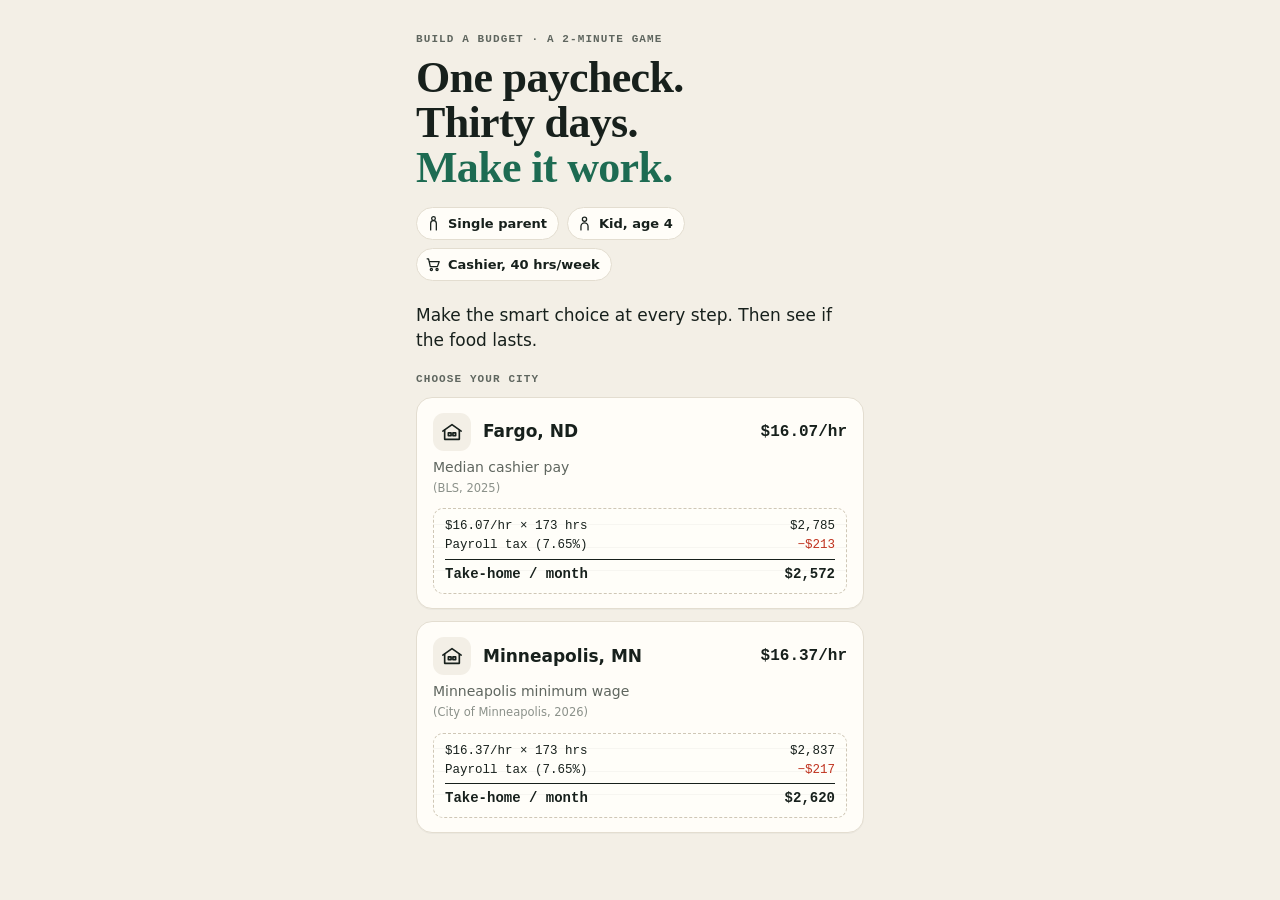
==== index.html @ 752b6cce "Add files via upload" ====
<!doctype html>
<html lang="en">
<head>
<meta charset="utf-8">
<meta name="viewport" content="width=device-width, initial-scale=1, viewport-fit=cover">
<meta name="theme-color" content="#f3efe6">
<title>Build a Budget</title>
<meta name="description" content="A two-minute budgeting game about food insecurity: one cashier's paycheck, thirty days, and what's left for food.">
<style>
:root{
  --bg:#f3efe6; --card:#fffdf8; --paper:#fffef9; --ink:#17201c; --muted:#5f665f; --faint:#8b918a; --line:#e3ddd0;
  --accent:#1d6b52; --accent-ink:#ffffff; --accent-soft:#dcebe3; --accent-deep:#124a38;
  --red:#c0331f; --red-soft:#f6ddd7;
  --s1:#17201c; --s2:#3d4641; --s3:#646c67; --s4:#8d938e; --s5:#b6bab4;
  --serif:"Iowan Old Style","Palatino Linotype",Palatino,"Book Antiqua",Charter,Georgia,serif;
  --sans:system-ui,-apple-system,"Segoe UI",Roboto,Helvetica,Arial,sans-serif;
  --mono:ui-monospace,"SF Mono",SFMono-Regular,Menlo,Consolas,"Liberation Mono",monospace;
  --ease:cubic-bezier(.2,.8,.2,1);
}
*{box-sizing:border-box}
html,body{margin:0}
body{background:var(--bg);color:var(--ink);font:16px/1.45 var(--sans);-webkit-font-smoothing:antialiased;-webkit-tap-highlight-color:transparent;overflow-x:hidden}
button{font:inherit;color:inherit}
svg.i{width:22px;height:22px;fill:none;stroke:currentColor;stroke-width:1.8;stroke-linecap:round;stroke-linejoin:round;flex:none}
.app{max-width:480px;margin:0 auto;min-height:100vh;min-height:100dvh;display:flex;flex-direction:column;position:relative}

/* ---------- Meter ---------- */
.meter{position:sticky;top:0;z-index:10;background:rgba(243,239,230,.93);backdrop-filter:blur(10px);-webkit-backdrop-filter:blur(10px);padding:12px 16px 10px;border-bottom:1px solid var(--line);transition:transform .4s var(--ease)}
.meter.idle{transform:translateY(-100%);position:absolute;left:0;right:0;pointer-events:none}
.meter-row{display:flex;justify-content:space-between;align-items:center;gap:12px}
.meter-label{font-size:11px;color:var(--muted);text-transform:uppercase;letter-spacing:.09em;font-weight:700}
.day{font:700 11px/1 var(--mono);letter-spacing:.06em;color:var(--ink);background:var(--card);border:1px solid var(--line);border-radius:999px;padding:5px 9px;white-space:nowrap}
.meter-main{display:flex;align-items:baseline;gap:10px;margin-top:3px;min-height:38px}
.meter-amt{font:700 32px/1.1 var(--sans);font-variant-numeric:tabular-nums;letter-spacing:-.02em;transition:color .3s}
.meter-amt.neg{color:var(--red)}
.meter-amt.bump{animation:bump .45s var(--ease)}
@keyframes bump{30%{transform:scale(1.06)}}
.ebt{font:700 12px/1 var(--mono);color:var(--accent-deep);background:var(--accent-soft);border-radius:6px;padding:5px 7px;align-self:center;animation:pop .5s var(--ease)}
@keyframes pop{from{opacity:0;transform:scale(.6)}}
.meter-delta{margin-left:auto;font:700 14px/1 var(--mono);font-variant-numeric:tabular-nums;opacity:0;transform:translateY(4px);transition:opacity .25s,transform .25s}
.meter-delta.show{opacity:1;transform:none}
.meter-delta.down{color:var(--red)}
.meter-delta.up{color:var(--accent)}
.meter-bar{height:5px;background:var(--line);border-radius:3px;margin-top:8px;overflow:hidden}
.meter-fill{height:100%;width:0;background:var(--accent);border-radius:3px;transition:width .8s var(--ease),background .3s}
.meter-fill.low{background:var(--red)}

/* ---------- Layout ---------- */
main{flex:1;padding:20px 16px 36px}
main.enter{animation:enter .45s var(--ease)}
@keyframes enter{from{opacity:0;transform:translateX(18px)}to{opacity:1;transform:none}}
main.shake{animation:shake .5s ease}
@keyframes shake{15%,55%{transform:translateX(-7px)}35%,75%{transform:translateX(7px)}}
.dots{display:flex;gap:5px;margin:0 0 18px}
.dots i{flex:1;height:3px;border-radius:2px;background:var(--line)}
.dots i.done{background:var(--ink)}
.dots i.now{background:var(--accent)}
.kicker{font:700 11px/1.3 var(--mono);letter-spacing:.1em;text-transform:uppercase;color:var(--muted);margin:0 0 10px}
h1,h2{font-family:var(--serif);font-weight:700;letter-spacing:-.015em;margin:0}
h1{font-size:44px;line-height:1.02;margin-bottom:16px}
h2{font-size:30px;line-height:1.08;margin-bottom:10px}
p{margin:0 0 14px}
.lead{font-size:17px}
.muted{color:var(--muted)}
.cite{display:block;font-size:11.5px;color:var(--faint);margin-top:3px;font-weight:400}
.small{font-size:14px}
.red{color:var(--red)}
.accent{color:var(--accent)}
.section{margin:26px 0 8px;font:700 11px/1.3 var(--mono);letter-spacing:.1em;text-transform:uppercase;color:var(--muted)}

/* ---------- Choice cards ---------- */
.opts{margin-top:18px}
.opt{display:block;width:100%;text-align:left;background:var(--card);border:1.5px solid var(--line);border-radius:16px;padding:15px 16px 14px;margin:0 0 12px;cursor:pointer;min-height:72px;position:relative;transition:border-color .15s,transform .15s var(--ease),box-shadow .2s,opacity .25s,background .2s;box-shadow:0 1px 0 rgba(0,0,0,.03)}
.opt:hover{border-color:var(--ink);box-shadow:0 6px 18px -10px rgba(0,0,0,.25)}
.opt:active{transform:scale(.98)}
.opt.picked{border-color:var(--accent);background:var(--accent-soft);transform:scale(1.015)}
.opts.locked .opt:not(.picked){opacity:.35}
.opt.nope{border-color:var(--red);background:var(--red-soft);cursor:default;animation:shake .45s ease}
.opt.nope:hover{box-shadow:none}
.opt:focus-visible,.btn:focus-visible{outline:3px solid var(--accent);outline-offset:2px}
.opt-top{display:flex;align-items:center;gap:12px;font-weight:700;font-size:17px}
.opt-top .t{flex:1}
.opt-ico{width:38px;height:38px;border-radius:11px;background:var(--bg);display:grid;place-items:center;flex:none;color:var(--ink)}
.opt.nope .opt-ico{background:#fff;color:var(--red)}
.opt-price{font:700 16px/1 var(--mono);font-variant-numeric:tabular-nums;white-space:nowrap}
.opt-sub{font-size:14px;color:var(--muted);margin-top:6px}
.opt.nope .opt-sub{color:var(--red);font-weight:600}
/* Rich choice cards: illustration | text | price + mini chart */
.rich-row{display:flex;align-items:center;gap:14px}
.rich-row .art{flex:none;width:84px;height:62px;display:grid;place-items:center;background:var(--bg);border-radius:12px}
.rich-row .mid{flex:1;min-width:0}
.rich-row .t{font-weight:700;font-size:17px}
.rich-row .mid .opt-sub{margin-top:3px}
.rich-row .side{flex:none;display:flex;flex-direction:column;align-items:flex-end;gap:6px}
.opt .extra{margin-top:12px}

/* Pay stub (intro) */
.stub{margin-top:10px;background:repeating-linear-gradient(0deg,transparent 0 22px,rgba(0,0,0,.03) 22px 23px),var(--paper);border:1px dashed #cfc7b6;border-radius:10px;padding:8px 11px;font:12.5px/1.5 var(--mono)}
.stub div{display:flex;justify-content:space-between;gap:8px}
.stub .tot{border-top:1px solid var(--ink);margin-top:4px;padding-top:4px;font-weight:800;font-size:14px}
.stub .minus{color:var(--red)}

/* Floor plans (housing) */
.plan{width:78px;height:56px;fill:none;stroke:var(--ink);stroke-width:1.6;stroke-linecap:round}
.plan .bed{fill:var(--accent-soft);stroke:var(--accent)}
.plan .pillow{fill:#fff;stroke:var(--accent);stroke-width:1}
.plan .furn{fill:#e9e4d8;stroke:var(--s4);stroke-width:1.2}
.plan text{font:700 6px var(--mono);fill:var(--muted);stroke:none}

/* Donut (share of paycheck) */
.donut{width:46px;height:46px}
.donut .bg{fill:none;stroke:var(--line);stroke-width:6}
.donut .fg{fill:none;stroke:var(--ink);stroke-width:6;stroke-linecap:butt;transition:stroke-dasharray 1s var(--ease)}
.donut text{font:800 10px var(--mono);fill:var(--ink)}
.donut .sub{font:600 5px var(--mono);fill:var(--muted)}

/* Shift blocks (child care, results) */
.shifts{display:grid;grid-template-columns:repeat(11,1fr);gap:4px}
.shifts i{height:20px;border-radius:5px;border:1.5px solid var(--line);background-color:var(--card)}
.shifts i.extra{border:1.5px dashed var(--red)}
.shift-cap{font-size:13px;color:var(--muted);margin-top:7px}

/* Route maps (transport) */
.route{width:78px;height:56px;fill:none;stroke-linecap:round;stroke-linejoin:round}
.route .road{stroke:var(--s4);stroke-width:5}
.route .lane{stroke:#fff;stroke-width:1.2;stroke-dasharray:3 3}
.route .line{stroke:var(--accent);stroke-width:2.2;stroke-dasharray:1 5}
.route .stop{fill:#fff;stroke:var(--accent);stroke-width:1.8}
.route .pin{fill:var(--ink);stroke:none}
.route .store{fill:var(--red);stroke:none}
.route text{font:700 6px var(--mono);fill:var(--muted);stroke:none}
.ptags{display:flex;align-items:center;gap:6px}
.ptag{position:relative;flex:1;display:inline-flex;align-items:center;justify-content:space-between;gap:5px;padding:7px 8px 7px 16px;font:600 11px/1 var(--mono);white-space:nowrap;background:var(--card);border:1.5px solid var(--ink);clip-path:polygon(9px 0,100% 0,100% 100%,9px 100%,0 50%)}
.ptag::before{content:"";width:5px;height:5px;border-radius:50%;background:var(--ink);position:absolute;left:7px}
.ptag.red{border-color:var(--red);color:var(--red);background:var(--red-soft)}
.ptag.red::before{background:var(--red)}
.ptags .ar{font:700 16px/1 var(--mono);color:var(--muted)}

/* Pictograms (surprise: people, final: houses) */
.picto{display:grid;grid-template-columns:repeat(20,1fr);gap:3px 4px;margin:6px 0 10px;max-width:360px}
.picto svg{width:100%;height:auto;fill:var(--line);transition:fill .3s}
.picto svg.on{fill:var(--accent)}
.picto svg.red{fill:var(--red)}

/* Grocery bag (food) */
.bagwrap{display:flex;align-items:center;gap:18px}
.bag{width:118px;height:130px;flex:none;overflow:visible}
.bag .outline{fill:none;stroke:var(--ink);stroke-width:2.2;stroke-linejoin:round}
.bag .handle{fill:none;stroke:var(--ink);stroke-width:2.5;stroke-linecap:round}
.bag .empty{fill:var(--red-soft)}
.bag .fill{fill:var(--accent);transform-box:view-box;transform-origin:50% 106px;transform:scaleY(0);transition:transform 1.4s var(--ease)}
.bag .need{stroke:var(--red);stroke-width:1.5;stroke-dasharray:3 3}
.bag text{font:700 8px var(--mono);fill:var(--red)}
.bagtxt .pc{font:800 44px/1 var(--mono);letter-spacing:-.03em}
.bagtxt .lb{font-size:14px;color:var(--muted);margin:2px 0 10px}
.bagtxt .ln{display:flex;justify-content:space-between;gap:10px;font-size:13.5px;padding:3px 0;border-top:1px dashed var(--line)}
.bagtxt .ln b{font-family:var(--mono)}

/* SNAP number line (results) */
.nline{position:relative;height:118px;margin:4px 6px 0}
.nl-track{position:absolute;left:0;right:0;top:58px;height:4px;border-radius:2px;background:linear-gradient(90deg,var(--red-soft),var(--line) 70%,var(--accent-soft))}
.nl-zero{position:absolute;top:44px;height:32px;border-left:2px solid var(--ink)}
.nl-zero span{position:absolute;top:-16px;left:-30px;width:60px;text-align:center;font:700 10px/1.2 var(--mono);color:var(--ink)}
.nl-arrow{position:absolute;top:57px;height:6px;background:var(--accent);border-radius:3px;transition:width 1.1s var(--ease)}
.nl-arrow::after{content:"";position:absolute;right:-7px;top:-4px;border:7px solid transparent;border-left:9px solid var(--accent);border-right:0}
.nl-dot{position:absolute;top:52px;width:16px;height:16px;margin-left:-8px;border-radius:50%;border:3px solid #fff;box-shadow:0 0 0 1.5px var(--ink)}
.nl-dot.red{background:var(--red)}
.nl-dot.acc{background:var(--accent)}
.nl-dot span{position:absolute;left:50%;transform:translateX(-50%);white-space:nowrap;font:600 11px/1.25 var(--mono);text-align:center}
.nl-dot.red span{bottom:24px;color:var(--red)}
.nl-dot.acc span{top:24px;color:var(--accent-deep)}
.nl-dot.edgeL span{left:-6px;transform:none;text-align:left}
.nl-dot.edgeR span{left:auto;right:-6px;transform:none;text-align:right}
.tag{display:inline-block;font:700 10.5px/1 var(--mono);letter-spacing:.06em;text-transform:uppercase;padding:4px 6px;border-radius:5px;background:var(--accent-soft);color:var(--accent-deep);margin-top:9px}
.tag.no{background:var(--red);color:#fff}

.btn{display:flex;align-items:center;justify-content:center;gap:8px;width:100%;padding:17px 16px;border-radius:16px;border:0;background:var(--ink);color:#fff;font-weight:700;font-size:17px;cursor:pointer;margin:0 0 10px;transition:transform .12s,background .2s}
.btn:hover{background:#000}
.btn:active{transform:scale(.98)}
.btn.go{background:var(--accent)}
.btn.go:hover{background:var(--accent-deep)}
.btn.secondary{background:transparent;color:var(--ink);border:1.5px solid var(--ink)}
.btn.secondary:hover{background:var(--card)}
.btn.link{background:none;color:var(--muted);padding:12px;font-size:15px;font-weight:600}
.btn .arr{transition:transform .2s}
.btn:hover .arr{transform:translateX(3px)}
.actions{margin-top:24px}

.note{background:var(--accent-soft);border-radius:14px;padding:13px 15px;font-size:15px;margin:0 0 14px}
.note.bad{background:var(--red-soft)}
.note.plain{background:var(--card);border:1px solid var(--line)}

/* ---------- Intro ---------- */
.hero{padding-top:12px}
.hero h1 span{display:block;animation:rise .7s var(--ease) both}
.hero h1 span:nth-child(2){animation-delay:.15s}
.hero h1 span:nth-child(3){animation-delay:.3s;color:var(--accent)}
@keyframes rise{from{opacity:0;transform:translateY(14px)}to{opacity:1;transform:none}}
.who{display:flex;gap:8px;flex-wrap:wrap;margin:6px 0 22px}
.who span{display:inline-flex;align-items:center;gap:6px;font:600 13px/1 var(--sans);background:var(--card);border:1px solid var(--line);border-radius:999px;padding:7px 11px 7px 8px}
.who svg.i{width:17px;height:17px}

/* ---------- Phone notification ---------- */
.notif{display:flex;gap:12px;align-items:flex-start;background:rgba(255,255,255,.92);border:1px solid var(--line);border-radius:20px;padding:13px 14px;box-shadow:0 14px 34px -16px rgba(0,0,0,.35);margin:4px 0 20px;animation:drop .65s cubic-bezier(.2,1.3,.35,1) both}
@keyframes drop{from{opacity:0;transform:translateY(-40px) scale(.96)}}
.notif-icon{flex:none;width:40px;height:40px;border-radius:11px;display:grid;place-items:center;color:#fff;background:var(--ink)}
.notif-icon.red{background:var(--red)}
.notif-icon.green{background:var(--accent)}
.notif-body{flex:1;min-width:0}
.notif-head{display:flex;justify-content:space-between;font-size:12.5px;color:var(--muted);font-weight:600}
.notif-title{font-weight:700;font-size:15.5px;margin-top:2px}
.notif-text{font-size:14.5px;color:var(--ink)}

/* ---------- Autopay ---------- */
.auto{list-style:none;padding:0;margin:16px 0}
.auto li{display:flex;align-items:center;gap:12px;padding:12px 0;border-bottom:1px dashed var(--line);animation:rise .5s var(--ease) both}
.auto li:nth-child(2){animation-delay:.12s}.auto li:nth-child(3){animation-delay:.24s}.auto li:nth-child(4){animation-delay:.36s}
.auto .ico{width:38px;height:38px;border-radius:11px;background:var(--card);border:1px solid var(--line);display:grid;place-items:center;flex:none}
.auto .tot{border-bottom:0;font-weight:700}
.auto .amt{margin-left:auto;font-family:var(--mono);font-weight:700}

/* ---------- EBT card ---------- */
.ebtcard{position:relative;aspect-ratio:1.6;max-width:300px;border-radius:18px;padding:18px 20px;color:#fff;background:linear-gradient(135deg,#25805f 0%,#1d6b52 45%,#124a38 100%);box-shadow:0 18px 36px -18px rgba(18,74,56,.7);margin:6px 0 20px;overflow:hidden;animation:cardin .8s cubic-bezier(.2,1.2,.35,1) both}
@keyframes cardin{from{opacity:0;transform:rotate(-6deg) translateY(30px) scale(.9)}}
.ebtcard::before{content:"";position:absolute;right:-40px;top:-40px;width:160px;height:160px;border-radius:50%;background:rgba(255,255,255,.08)}
.ebtcard .chip{width:38px;height:28px;border-radius:6px;background:linear-gradient(135deg,#e9d9a6,#c7b06b);margin:14px 0 10px}
.ebtcard .lbl{font:700 12px/1 var(--mono);letter-spacing:.14em;opacity:.85}
.ebtcard .bal{font:800 34px/1 var(--mono);letter-spacing:-.02em}
.ebtcard .foot{position:absolute;left:20px;bottom:16px;font:600 11px/1 var(--mono);letter-spacing:.1em;opacity:.8}

/* ---------- Dot / meal grids ---------- */
.g100{display:grid;grid-template-columns:repeat(20,1fr);gap:4px;margin:12px 0 8px;max-width:340px}
.g100 i{aspect-ratio:1;border-radius:50%;border:1.5px solid var(--s5);transition:background .3s,border-color .3s}
.g100 i.on{background:var(--accent);border-color:var(--accent)}
.g100 i.red{background:var(--red);border-color:var(--red)}
.figure{background:var(--card);border:1px solid var(--line);border-radius:16px;padding:14px 15px;margin:0 0 14px}
.figure .cap{font-size:14px;color:var(--ink);margin:0}

.meals{display:grid;grid-template-columns:repeat(30,1fr);grid-template-rows:repeat(6,auto);grid-auto-flow:column;gap:2px;margin:10px 0 6px}
.meals i{aspect-ratio:1;border-radius:2px;background:var(--accent);transition:background .2s}
.meals i.x{background:var(--red)}
.meals-key{display:flex;justify-content:space-between;font:600 11px/1.3 var(--mono);color:var(--muted)}

/* ---------- Bars ---------- */
.hbar{margin:10px 0}
.hbar .row{display:flex;justify-content:space-between;font-size:14px;margin-bottom:5px}
.hbar .row b{font-family:var(--mono)}
.hbar .track{height:14px;background:var(--bg);border-radius:7px;overflow:hidden}
.hbar .track i{display:block;height:100%;width:0;border-radius:7px;background:var(--ink);transition:width 1s var(--ease)}
.hbar .track i.acc{background:var(--accent)}
.hbar .track i.red{background:var(--red)}

.stack{position:relative;display:flex;height:34px;border-radius:9px;overflow:hidden;background:var(--bg);margin:12px 0 4px}
.stack i{height:100%;transition:width 1s var(--ease)}
.stack i.over{background:repeating-linear-gradient(-45deg,var(--red) 0 6px,#d9614f 6px 12px)}
.stack-mark{position:relative;height:16px;font:600 10.5px/1 var(--mono);color:var(--muted)}
.stack-mark span{position:absolute;top:2px;transform:translateX(-100%);white-space:nowrap;padding-right:4px;border-right:2px solid var(--ink);height:14px;display:flex;align-items:center}
.legend{list-style:none;padding:0;margin:8px 0 0;font-size:14px}
.legend li{display:flex;align-items:center;gap:9px;padding:5px 0}
.legend .sw{width:12px;height:12px;border-radius:3px;flex:none}
.legend .v{margin-left:auto;font-family:var(--mono);font-weight:700}
.legend .p{width:78px;text-align:right;font:600 12px/1 var(--mono);color:var(--muted)}

/* ---------- Food ---------- */
.plate{display:flex;align-items:center;gap:16px;margin:6px 0 14px}
.plate svg{width:76px;height:76px;flex:none}
.plate .amt{font:800 44px/1 var(--mono);letter-spacing:-.03em}
.plate .per{font:600 12px/1.3 var(--mono);color:var(--muted);text-transform:uppercase;letter-spacing:.06em;margin-top:4px}
.cal{display:grid;grid-template-columns:repeat(7,1fr);gap:5px;margin:14px 0 10px}
.cal div{aspect-ratio:1;border-radius:9px;background:var(--card);border:1px solid var(--line);display:grid;place-items:center;font:600 12px/1 var(--mono);color:var(--faint);transition:background .25s,color .25s,border-color .25s,transform .25s var(--ease)}
.cal div.on{background:var(--accent);border-color:var(--accent);color:#fff}
.cal div.off{background:var(--red-soft);border-color:transparent;color:var(--red);text-decoration:line-through}
.cal div.last{transform:scale(1.12);box-shadow:0 0 0 2px var(--bg),0 0 0 4px var(--red)}
.cal-key{display:flex;gap:14px;font-size:12.5px;color:var(--muted);margin-bottom:16px}
.cal-key i{display:inline-block;width:10px;height:10px;border-radius:3px;margin-right:5px;vertical-align:-1px}
.verdict{font-family:var(--serif);font-size:30px;line-height:1.1;font-weight:700;margin:4px 0 12px;opacity:0;transition:opacity .4s}
.verdict.show{opacity:1}

/* ---------- Results ---------- */
.big{font:800 64px/0.95 var(--sans);letter-spacing:-.035em;font-variant-numeric:tabular-nums;margin:6px 0 6px}
.headline{font-family:var(--serif);font-size:32px;line-height:1.07;font-weight:700;margin:0 0 14px}
details.rec{margin:8px 0 0}
details.rec summary{cursor:pointer;font-weight:700;padding:14px 0;list-style:none;display:flex;align-items:center;gap:8px}
details.rec summary::-webkit-details-marker{display:none}
details.rec summary::after{content:"+";margin-left:auto;font:700 20px/1 var(--mono)}
details.rec[open] summary::after{content:"−"}
.receipt{position:relative;background:var(--paper);font:13.5px/1.55 var(--mono);padding:20px 18px 24px;margin:4px 0 26px;box-shadow:0 10px 24px -14px rgba(0,0,0,.3);animation:print 1s var(--ease) both}
@keyframes print{from{clip-path:inset(0 0 100% 0);transform:translateY(-12px)}to{clip-path:inset(0 0 -20px 0);transform:none}}
.receipt::after{content:"";position:absolute;left:0;right:0;bottom:-9px;height:10px;background:radial-gradient(circle at 7px 10px,transparent 6.5px,var(--paper) 7px) 0 0/14px 10px repeat-x}
.receipt h3{font:700 13px/1.3 var(--mono);text-align:center;letter-spacing:.14em;margin:0}
.receipt .sub{text-align:center;color:var(--muted);font-size:12px;margin:2px 0 12px}
.receipt .rl{display:flex;gap:6px;align-items:baseline}
.receipt .rl .d{flex:1;border-bottom:1px dotted #bdb6a6;transform:translateY(-4px)}
.receipt .rl.tot{font-weight:700}
.receipt hr{border:0;border-top:1px dashed #bdb6a6;margin:8px 0}
.receipt .due{display:flex;justify-content:space-between;align-items:center;font-weight:800;font-size:18px;margin-top:10px}
.stamp{display:inline-block;transform:rotate(-8deg);border:2.5px solid var(--red);color:var(--red);font:800 15px/1 var(--mono);letter-spacing:.08em;padding:6px 8px;border-radius:6px;animation:stamp .35s .9s cubic-bezier(.3,1.6,.5,1) both}
.stamp.ok{border-color:var(--accent);color:var(--accent)}
@keyframes stamp{from{opacity:0;transform:rotate(-8deg) scale(1.8)}to{opacity:.9;transform:rotate(-8deg) scale(1)}}

/* ---------- Final ---------- */
.stat .big{font-size:76px}
.stat p{font-size:17px}
.closing{font-family:var(--serif);font-size:24px;line-height:1.2;font-weight:700;margin:22px 0 4px}
.credit{text-align:center;font:600 12px/1.4 var(--mono);letter-spacing:.06em;color:var(--faint);margin:28px 0 0;padding-top:16px;border-top:1px solid var(--line)}
.sources{padding-left:18px;margin:0 0 16px}
.sources li{margin:0 0 12px;font-size:14px;word-break:break-word}
.sources a{color:var(--accent)}
.panel{background:var(--card);border:1px solid var(--line);border-radius:14px;padding:16px;margin:0 0 16px}

/* ---------- Edit panel (only with ?edit) ---------- */
#editor{position:fixed;left:0;top:0;bottom:0;width:380px;background:#fff;border-right:1px solid var(--line);z-index:60;display:flex;flex-direction:column;font:14px/1.4 var(--sans);transition:transform .3s var(--ease);box-shadow:8px 0 30px -20px rgba(0,0,0,.3)}
body.editing{padding-left:380px}
.ed-top{padding:14px 16px 10px;border-bottom:1px solid var(--line)}
.ed-top h4{margin:0 0 4px;font:700 16px/1.2 var(--sans)}
.ed-top p{margin:0 0 10px;color:var(--muted);font-size:12.5px}
.ed-btns{display:flex;gap:8px;margin-bottom:10px}
.ed-btns button,.ed-tabs button{flex:1;padding:9px 10px;border-radius:9px;border:1.5px solid var(--ink);background:#fff;font-weight:700;font-size:13px;cursor:pointer}
.ed-btns button.pri{background:var(--accent);border-color:var(--accent);color:#fff}
#editor select,#editor input,#editor textarea{width:100%;font:inherit;padding:8px 10px;border:1.5px solid var(--line);border-radius:9px;background:#fff;color:var(--ink)}
#editor textarea{resize:vertical;min-height:40px}
#editor input:focus,#editor textarea:focus,#editor select:focus{outline:none;border-color:var(--accent)}
.ed-tabs{display:flex;gap:6px;margin-top:8px}
.ed-tabs button{border-color:var(--line)}
.ed-tabs button.on{border-color:var(--ink);background:var(--ink);color:#fff}
.ed-list{flex:1;overflow:auto;padding:6px 16px 30px}
.ed-group{font:700 11px/1 var(--mono);letter-spacing:.1em;text-transform:uppercase;color:var(--muted);margin:18px 0 6px}
.ed-f{display:block;margin:0 0 10px}
.ed-l{display:flex;align-items:center;gap:6px;font:600 12px/1.3 var(--mono);color:var(--muted);margin-bottom:4px;word-break:break-all}
.ed-l .chg{display:none;width:7px;height:7px;border-radius:50%;background:var(--accent);flex:none}
.ed-f.changed .ed-l .chg{display:inline-block}
.ed-f.changed .ed-l{color:var(--accent-deep)}
.ed-l .rs{margin-left:auto;display:none;border:0;background:none;color:var(--muted);text-decoration:underline;cursor:pointer;font:600 11px/1 var(--sans)}
.ed-f.changed .ed-l .rs{display:inline}
.ed-count{font-size:12px;color:var(--muted)}
#edToggle{display:none;position:fixed;left:12px;bottom:12px;z-index:70;padding:12px 16px;border-radius:999px;border:0;background:var(--ink);color:#fff;font-weight:700;box-shadow:0 8px 20px -8px rgba(0,0,0,.5);cursor:pointer}
@media (max-width:900px){
  body.editing{padding-left:0}
  #editor{width:min(92vw,380px);transform:translateX(-102%)}
  #editor.open{transform:none}
  #edToggle{display:block}
}

@media (max-width:360px){ h1{font-size:38px} h2{font-size:26px} .big{font-size:54px} }
@media (prefers-reduced-motion:reduce){ *,*::before,*::after{animation-duration:.001s!important;animation-delay:0s!important;transition:none!important} }
</style>
</head>
<body>
<div class="app">
  <header class="meter idle" id="meter" aria-live="polite">
    <div class="meter-row">
      <span class="meter-label" id="meterLabel">Money left this month</span>
      <span class="day" id="day">DAY 1 / 30</span>
    </div>
    <div class="meter-main">
      <span class="meter-amt" id="meterAmt">$0</span>
      <span class="ebt" id="ebt" hidden></span>
      <span class="meter-delta" id="meterDelta"></span>
    </div>
    <div class="meter-bar"><div class="meter-fill" id="meterFill"></div></div>
  </header>
  <main id="screen"></main>
</div>

<script>
/* =====================================================================
   CONFIG — every number used in the game lives here.
   Each value has its source. Items marked ESTIMATE are approximations.
   (Easiest way to change things: open the game with ?edit at the end of the URL.)
   ===================================================================== */
const CONFIG = {
  hoursPerYear: 2080,            // 40 hrs/week × 52 weeks (full time)
  payrollTaxRate: 0.0765,        // Social Security 6.2% + Medicare 1.45% (FICA). Take-home = gross × (1 − 0.0765) = gross × 0.9235

  cities: {
    fargo: {
      name: "Fargo, ND",
      wage: 16.07,               // BLS OEWS May 2025, median hourly wage, Cashiers (41-2011), Fargo ND-MN metro
      wageLabel: "Median cashier pay",
      wageCite: "BLS, 2025",
      rent: {
        oneBR: 917,              // HUD FY2026 Fair Market Rent, 1BR, Fargo ND-MN MSA
        twoBR: 1112              // HUD FY2026 Fair Market Rent, 2BR, Fargo ND-MN MSA
      },
      rentCite: "HUD, 2026",
      childCare: {
        center: 873,             // Child Care Aware of America / First Five Years Fund — center care, 4-year-old, ND (monthly)
        home: 847                // Child Care Aware of America / First Five Years Fund — family/home-based care, 4-year-old, ND (monthly)
      },
      childCareCiteCenter: "Child Care Aware",
      childCareCiteHome: "Child Care Aware",
      busPass: 35,               // ESTIMATE — MATBUS (Fargo-Moorhead) monthly pass
      stateMinWage: 7.25,        // North Dakota minimum wage = federal $7.25, unchanged since July 2009 (U.S. DOL)
      stateMinWageNote: "North Dakota's minimum wage is $7.25/hr, unchanged since 2009."
    },
    minneapolis: {
      name: "Minneapolis, MN",
      wage: 16.37,               // City of Minneapolis minimum wage, effective Jan 1, 2026
      wageLabel: "Minneapolis minimum wage",
      wageCite: "City of Minneapolis, 2026",
      rent: {
        oneBR: 1405,             // HUD FY2026 Fair Market Rent, 1BR, Minneapolis-St. Paul-Bloomington MSA
        twoBR: 1709              // HUD FY2026 Fair Market Rent, 2BR, Minneapolis-St. Paul-Bloomington MSA
      },
      rentCite: "HUD, 2026",
      childCare: {
        center: 1500,            // Economic Policy Institute, via Minnesota Reformer (2025) — center care, 4-year-old
        home: 950                // ESTIMATE — home-based care, 4-year-old, Minneapolis
      },
      childCareCiteCenter: "EPI, 2025",
      childCareCiteHome: "estimate",
      busPass: 76,               // ESTIMATE — Metro Transit monthly pass
      stateMinWage: null,
      stateMinWageNote: ""
    }
  },

  transport: {
    carMonthly: 350              // ESTIMATE — insurance + gas + payment on an older car
  },

  basicsMonthly: 100,            // ESTIMATE — phone, toiletries, kid's clothes

  surprise: {
    amount: 400,                 // Matches the Federal Reserve SHED "$400 emergency" benchmark
    cardMonthlyPayment: 40,      // ESTIMATE — monthly payment the player makes on the card
    cardAPR: 0.22                // ESTIMATE — typical credit card interest rate
  },

  food: {
    usdaMonthly: 500,            // USDA Thrifty Food Plan, parent + 4-year-old (~$500/mo). Adult female 20–50 = $248.50/mo (Jan 2026). VERIFY against current USDA Cost of Food report
    adultFemale20to50: 248.50,   // USDA Thrifty Food Plan, Jan 2026
    convenienceMarkup: 0.25,     // ESTIMATE — no car, so you shop at the nearby convenience store: food costs +25%
    people: 2,                   // Parent + 4-year-old
    mealsPerDay: 3,
    cite: "USDA, 2026"
  },

  snap: {                        // Federal SNAP benefit formula, FY2027 (Oct 1, 2026 – Sep 30, 2027), 48 states + DC
    max2Person: 562,             // USDA FNS FY2027 COLA memo — maximum allotment, 2-person household
    earnedIncomeDeduction: 0.20, // Federal rule: 20% of earned income is not counted
    standardDeduction: 217,      // USDA FNS FY2027 COLA memo — standard deduction, households of 1–3
    excessShelterCap: 769,       // USDA FNS FY2027 COLA memo — max excess shelter deduction (no elderly/disabled member)
    benefitReduction: 0.30,      // Benefit = max allotment − 30% of net income
    grossLimit2Person: 3608,     // 200% of poverty, 2-person household (ND DHS SNAP Manual, Appendix B, eff. 10/1/2026). ND and MN both use 200% under broad-based categorical eligibility — VERIFY MN
    // Child care is fully deductible (dependent care deduction).
    // Shelter cost = HUD Fair Market Rent, which already includes tenant-paid utilities, so no separate utility allowance is added.
    cite: "USDA, 2026"
  },

  daysInMonth: 30,

  stats: {
    foodInsecure2024: 13.7,      // USDA ERS, Household Food Security in the United States in 2024 — final edition of the report
    cover400WithCash: 63,        // Federal Reserve SHED 2025 — % of adults who would cover a $400 expense with cash or equivalent
    under50kCant100: "4 in 10"   // Federal Reserve SHED 2025 — adults earning under $50k who couldn't cover $100 from savings
  }
};

/* =====================================================================
   TEXT — every word players see. {curly} words are filled in by the game.
   **double stars** = bold.
   ===================================================================== */
const TEXT = {
  "meter.label": "Money left this month",

  "intro.kicker": "Build a Budget · a 2-minute game",
  "intro.title1": "One paycheck.",
  "intro.title2": "Thirty days.",
  "intro.title3": "Make it work.",
  "intro.tag1": "Single parent",
  "intro.tag2": "Kid, age 4",
  "intro.tag3": "Cashier, 40 hrs/week",
  "intro.lead": "Make the smart choice at every step. Then see if the food lasts.",
  "intro.pick": "Choose your city",
  "intro.stubPay": "{wage}/hr × {hours} hrs",
  "intro.stubTax": "Payroll tax (7.65%)",
  "intro.stubNet": "Take-home / month",
  "replay.banner": "Replay: this time you earn **{wage}/hr** instead of {oldWage}. Same choices. Let's see.",

  "donut.ofPay": "OF PAY",
  "tag.cheaper": "Cheaper",
  "tag.noDebt": "No debt",

  "housing.kicker": "Day 1 · Rent is due",
  "housing.title": "Where do you live?",
  "housing.sub": "Typical rent in {city}.",
  "housing.oneBR": "1-bedroom",
  "housing.oneBR.sub": "You and your kid share a room.",
  "housing.twoBR": "2-bedroom",
  "housing.twoBR.sub": "Your kid gets their own room.",

  "care.kicker": "Day 1 · Your shift starts at 7",
  "care.title": "Who watches your kid?",
  "care.sub": "Full-time care for a 4-year-old, every month.",
  "care.center": "Licensed center",
  "care.center.sub": "Set hours, trained staff.",
  "care.home": "Home-based daycare",
  "care.home.sub": "A smaller group in a neighbor's home.",
  "care.shifts": "**{n} of your {total} shifts** each month go to paying for this.",

  "transport.kicker": "Day 2 · Getting to work",
  "transport.title": "Car or bus?",
  "transport.car": "Keep your old car",
  "transport.car.sub": "Payment, insurance, gas.",
  "transport.bus": "Take the bus",
  "transport.bus.sub": "Catch: no car means groceries come from the corner store.",
  "transport.grocery": "Grocery store",
  "transport.corner": "Corner store",
  "transport.home": "HOME",
  "transport.work": "WORK",

  "basics.kicker": "Day 6 · Autopay",
  "basics.title": "These happen no matter what.",
  "basics.phone": "Phone bill",
  "basics.supplies": "Toiletries and household supplies",
  "basics.clothes": "Kid's clothes (they keep growing)",
  "basics.total": "Basics",

  "snap.kicker": "Day 10 · You applied for food assistance",
  "snap.title": "You qualified for SNAP.",
  "snap.lead": "**{amount}** a month in food assistance, loaded onto an EBT card.",
  "snap.note": "SNAP can only buy food. Rent, daycare and bills still come out of your paycheck.",
  "snap.deniedTitle": "No SNAP this time.",
  "snap.deniedLead": "At {wage}/hr, you earn too much to qualify.",

  "surprise.kicker": "Day 17 · Something comes up",
  "surprise.carApp": "Auto shop",
  "surprise.carNotifTitle": "Your estimate is ready",
  "surprise.carNotif": "Brakes and a worn belt: **{amount}**.",
  "surprise.carTitle": "The car needs work.",
  "surprise.dentalApp": "Dental office",
  "surprise.dentalNotifTitle": "Treatment plan",
  "surprise.dentalNotif": "Your kid needs a filling: **{amount}**.",
  "surprise.dentalTitle": "Your kid's tooth hurts.",
  "surprise.stat": "Only **{pct} in 100** U.S. adults could cover this with cash.",
  "surprise.pay": "Pay it now",
  "surprise.pay.sub": "No debt. It comes out of what's left for food.",
  "surprise.card": "Put it on a credit card",
  "surprise.card.sub": "At {apr} interest, {amount} becomes about {total} over {months} months.",
  "surprise.skip": "Skip it",
  "surprise.skip.subCar": "Keep driving and hope.",
  "surprise.skip.subDental": "Wait and hope it gets better.",
  "surprise.after.pay": "Paid. The {amount} came out of what was left for food.",
  "surprise.after.card": "The bill is paid. The debt isn't: {payment} this month, and every month for about {months} months.",
  "surprise.after.skipCar": "You skip the repair. The car still runs, for now. If it dies, so does your way to work.",
  "surprise.after.skipDental": "You skip the dentist. The pain doesn't go away, and it gets more expensive the longer it waits.",
  "surprise.next": "Keep going",

  "cut.kicker": "Day 20 · The math stops working",
  "cut.title": "Something has to give.",
  "cut.lead": "You're **{gap} short** this month. What do you cut?",
  "cut.rent": "Rent",
  "cut.rent.no": "Late fees, then an eviction notice. Losing your home costs far more than {gap}.",
  "cut.care": "Child care",
  "cut.care.no": "No daycare means no shift. You'd lose {pay} in pay to save {cost}.",
  "cut.transport": "Getting to work",
  "cut.transport.no": "No ride means no shift. You'd lose {pay} in pay to save {cost}.",
  "cut.phone": "Phone",
  "cut.phone.no": "Your manager texts the schedule. Miss a shift, risk the job.",
  "cut.food": "Food",
  "cut.food.sub": "Smaller meals. Skip some. Hope it's enough.",
  "cut.notOption": "Not really an option",
  "cut.yes": "Food is the one bill nobody comes to collect. So food is what gives.",
  "cut.next": "See how far the food goes",

  "food.kicker": "Day 1–30 · Groceries",
  "food.title": "Will the food last?",
  "food.perMeal": "per person, per meal",
  "food.perMealNote": "That's USDA's cheapest healthy diet: the government's own bare-minimum food budget.",
  "food.perMealBus": "Corner-store prices.",
  "food.budget": "Your food budget",
  "food.budgetDetail": "{cash} cash + {snap} SNAP",
  "food.need": "Cheapest healthy diet",
  "food.bagPct": "of the groceries you need",
  "food.bagFull": "The bag is full",
  "food.missing": "MISSING {amount}",
  "food.behind": "You're already **{amount}** behind on rent and bills. SNAP can't pay those.",
  "food.keyOn": "Food covered",
  "food.keyOff": "Not covered",
  "food.verdictShort": "Food runs out on {day}.",
  "food.verdictBills": "The food lasts. {rent}",
  "food.verdictBillsRent": "Rent doesn't get paid.",
  "food.verdictOk": "The food lasts the month.",
  "food.next": "See your month",

  "results.choices": "You made {n} of 4 budget-conscious choices",
  "results.leadShort": "You did everything you could. The food ran out on {day}.",
  "results.mealsSkipped": "meals skipped this month",
  "results.mealsKey": "Each square is one meal for one of you",
  "results.mealsNote": "That's **{gap} short** of USDA's cheapest healthy diet, even with SNAP.",
  "results.billsToo": "And **{amount}** behind on rent and bills.",
  "results.leadBills": "SNAP kept food on the table. It can't pay rent.",
  "results.billsBehind": "behind on rent and bills",
  "results.leadZero": "You made it. With nothing left.",
  "results.leadOk": "You made it, with **{amount}** left for everything else this month.",
  "results.mealsAll": "All {total} meals covered.",
  "results.snapTitle": "What SNAP did",
  "results.withSnap": "With SNAP",
  "results.withoutSnap": "Without SNAP",
  "results.short": "short",
  "results.spare": "to spare",
  "results.breakEven": "BREAK EVEN",
  "results.snapCap": "SNAP moved you **{amount}** closer to breaking even.",
  "results.whereTitle": "Who your shifts paid for",
  "results.shiftsKey": "Each block is one 8-hour shift. You work about {n} a month.",
  "results.shiftsOver": "Dashed red blocks are shifts you'd need on top of full time to cover it all.",
  "results.over": "Over by",
  "results.shiftsUnit": "shifts",
  "results.owedCard": "And the card bill didn't go away. You owe {payment} a month for {months} more months, {total} in all. Next month starts {payment} behind.",
  "results.owedSkipCar": "And the repair didn't go away. It's still waiting, and it usually costs more later.",
  "results.owedSkipDental": "And the dental bill didn't go away. It's still waiting, and it usually costs more later.",
  "results.raise": "At {wage}/hr: {diff} more per hour than the real wage of {oldWage}.",
  "results.context": "For context: {note}",
  "results.receipt": "See the full receipt",
  "results.next": "What this means",
  "results.raiseBtn": "Replay earning {wage}/hr",
  "results.otherCity": "Try {city}",
  "results.replay": "Replay from the start",

  "label.rent": "Rent",
  "label.care": "Child care",
  "label.car": "Car",
  "label.bus": "Bus pass",
  "label.basics": "Basics",
  "label.surprisePay": "Surprise bill",
  "label.surpriseCard": "Card payment",
  "label.surpriseSkip": "Surprise (unpaid)",
  "label.food": "Left for food",

  "final.kicker": "The bigger picture",
  "final.stat": "of U.S. households were food insecure in 2024, the highest since 2014. It was the last year USDA published that report.",
  "final.grid": "About **{n} in every 100** households.",
  "final.closing": "This wasn't a worst case. It was a typical cashier's paycheck, typical rent, and one surprise bill.",
  "final.sources": "Sources",
  "final.again": "Play again",
  "final.credit": "Build a Budget · Created by Ryan Cooley"
};

/* Saved edits from the edit panel. The edit panel's Download button rewrites this block. */
const EDITS = /*EDITS-START*/{"config":{},"text":{}}/*EDITS-END*/;

const DEFAULTS = { config: JSON.parse(JSON.stringify(CONFIG)), text: Object.assign({}, TEXT) };
function getPath(obj, path) { return path.split(".").reduce((o, k) => (o == null ? o : o[k]), obj); }
function setPath(obj, path, val) {
  const ks = path.split("."), last = ks.pop();
  const o = ks.reduce((a, k) => a[k], obj);
  if (o && last in o) o[last] = val;
}
function applyEdits(e) {
  for (const p in (e.config || {})) setPath(CONFIG, p, e.config[p]);
  for (const k in (e.text || {})) if (k in TEXT) TEXT[k] = e.text[k];
}
applyEdits(EDITS);

/* =====================================================================
   CALCULATIONS — pure functions (also used by test-paths.js)
   ===================================================================== */
// <calc>
function takeHomeFor(wage) {
  const gross = wage * CONFIG.hoursPerYear / 12;
  return { gross, net: gross * (1 - CONFIG.payrollTaxRate) };
}

function cardPayoff() {
  const s = CONFIG.surprise;
  let bal = s.amount, months = 0, total = 0;
  const r = s.cardAPR / 12;
  while (bal > 0.005 && months < 600) {
    bal += bal * r;
    const p = Math.min(s.cardMonthlyPayment, bal);
    bal -= p; total += p; months++;
  }
  return { months, total };
}

function surpriseCost(choice) {
  if (choice === "pay") return CONFIG.surprise.amount;
  if (choice === "card") return CONFIG.surprise.cardMonthlyPayment;
  return 0;
}

// Monthly SNAP benefit (federal formula). Returns 0 if over the gross income limit.
function snapBenefit(gross, rent, childCare) {
  const s = CONFIG.snap;
  if (gross > s.grossLimit2Person) return 0;
  const adjusted = Math.max(0, gross * (1 - s.earnedIncomeDeduction) - s.standardDeduction - childCare);
  const excessShelter = Math.min(s.excessShelterCap, Math.max(0, rent - adjusted / 2));
  const netIncome = Math.max(0, adjusted - excessShelter);
  return Math.max(0, Math.floor(s.max2Person - Math.ceil(s.benefitReduction * netIncome)));
}

function pathAtWage(city, c, wage) {
  const { gross, net } = takeHomeFor(wage);
  const housing = city.rent[c.housing];
  const care = city.childCare[c.care];
  const transport = c.transport === "car" ? CONFIG.transport.carMonthly : city.busPass;
  const basics = CONFIG.basicsMonthly;
  const surprise = surpriseCost(c.surprise);
  const leftover = net - housing - care - transport - basics - surprise;   // cash left after bills
  const snap = snapBenefit(gross, housing, care);                         // can only be spent on food
  const foodMoney = snap + Math.max(0, leftover);
  const need = CONFIG.food.usdaMonthly * (c.transport === "bus" ? 1 + CONFIG.food.convenienceMarkup : 1);
  const foodGap = Math.max(0, need - foodMoney);                          // short on groceries
  const billsBehind = Math.max(0, -leftover);                             // short on rent/bills (SNAP can't pay these)
  const shortfall = foodGap + billsBehind;
  const gap = shortfall > 0 ? shortfall : need - foodMoney;               // > 0 short, <= 0 = money to spare
  const gapNoSnap = need - leftover;                                      // same path, no SNAP
  const days = CONFIG.daysInMonth;
  const daysFed = Math.min(days, Math.floor(foodMoney / need * days));    // days the food budget covers
  const totalMeals = days * CONFIG.food.people * CONFIG.food.mealsPerDay;
  const perMeal = need / totalMeals;                                      // $ per person per meal
  const mealsSkipped = Math.min(totalMeals, Math.round(foodGap / perMeal));
  return { wage, gross, net, housing, care, transport, basics, surprise, leftover, snap, foodMoney, need, foodGap, billsBehind, gap, gapNoSnap, daysFed, totalMeals, perMeal, mealsSkipped };
}

function computePath(cityKey, c, wageOverride) {
  const city = CONFIG.cities[cityKey];
  const wage = wageOverride != null ? wageOverride : city.wage;
  const r = pathAtWage(city, c, wage);
  r.conscious = (c.housing === "oneBR") + (c.care === "home") + (c.transport === "bus") + (c.surprise === "pay");
  // Lowest wage (to the cent) that closes the gap. Scanned, because SNAP shrinks as pay rises
  // and drops to $0 at the income limit, so the relationship isn't a straight line.
  r.wageToClose = null;
  if (r.gap > 0) {
    for (let cents = Math.round(wage * 100) + 1; cents <= 10000; cents++) {
      if (pathAtWage(city, c, cents / 100).gap <= 0) { r.wageToClose = cents / 100; break; }
    }
  }
  return r;
}
// </calc>

/* =====================================================================
   UI
   ===================================================================== */
const $ = (id) => document.getElementById(id);
const fmt = (n) => (n < -0.5 ? "−$" : "$") + Math.round(Math.abs(n)).toLocaleString("en-US");
const fmtWage = (n) => "$" + Number(n).toFixed(2);
const pct = (a, b) => Math.round(a / b * 100) + "%";
const reduceMotion = !!(window.matchMedia && window.matchMedia("(prefers-reduced-motion: reduce)").matches);
const buzz = (p) => { try { if (navigator.vibrate && navigator.userActivation && navigator.userActivation.hasBeenActive) navigator.vibrate(p); } catch (e) {} };
const wait = (ms) => new Promise((r) => setTimeout(r, reduceMotion ? 0 : ms));
function t(key, vars) {
  let s = TEXT[key];
  if (s == null) return key;
  s = String(s).replace(/\{(\w+)\}/g, (m, k) => (vars && k in vars ? vars[k] : m));
  return s.replace(/\*\*(.+?)\*\*/g, "<b>$1</b>");
}

/* Line icons */
const IC = {
  home: '<path d="M3 11l9-7 9 7"/><path d="M5 10v10h14V10"/><path d="M10 20v-6h4v6"/>',
  homeBig: '<path d="M2 11l10-7 10 7"/><path d="M4 10v10h16V10"/><path d="M8 13h3v3H8zM13 13h3v3h-3z"/>',
  kid: '<circle cx="12" cy="6" r="3"/><path d="M7 21v-5a5 5 0 0 1 10 0v5"/>',
  parent: '<circle cx="12" cy="5" r="2.6"/><path d="M8 21v-9a4 4 0 0 1 8 0v9"/>',
  car: '<path d="M4 16v-4l2-5h12l2 5v4z"/><circle cx="8" cy="16.5" r="1.8"/><circle cx="16" cy="16.5" r="1.8"/><path d="M4 12h16"/>',
  bus: '<rect x="5" y="3" width="14" height="15" rx="2"/><path d="M5 11h14M8 21v-3M16 21v-3"/><circle cx="8.5" cy="14.5" r=".8"/><circle cx="15.5" cy="14.5" r=".8"/>',
  phone: '<rect x="7" y="2.5" width="10" height="19" rx="2"/><path d="M11 18.5h2"/>',
  bag: '<path d="M6 8h12l-1 13H7z"/><path d="M9 8V6a3 3 0 0 1 6 0v2"/>',
  shirt: '<path d="M8 3L3 6l2 4 3-1v12h8V9l3 1 2-4-5-3a4 4 0 0 1-8 0z"/>',
  cart: '<path d="M3 4h2l2.5 11h10L20 8H6.5"/><circle cx="9" cy="19" r="1.5"/><circle cx="17" cy="19" r="1.5"/>',
  wrench: '<path d="M14.5 6.5a4 4 0 0 0 5 5L21 13l-8 8-3-3 8-8z" transform="translate(-2 -2)"/><path d="M4 20l6-6"/>',
  tooth: '<path d="M7 3c-2.5 0-4 2-4 5 0 4 2 5 2.5 9 .3 2.5 1 4 2 4s1.5-2 2-4.5c.3-1.2.9-1.5 2.5-1.5s2.2.3 2.5 1.5c.5 2.5 1 4.5 2 4.5s1.7-1.5 2-4c.5-4 2.5-5 2.5-9 0-3-1.5-5-4-5-2 0-3 1-5 1S9 3 7 3z"/>',
  card: '<rect x="2.5" y="5" width="19" height="14" rx="2"/><path d="M2.5 10h19M6 15h4"/>',
  skip: '<circle cx="12" cy="12" r="9"/><path d="M8 12h8"/>',
  plate: '<circle cx="12" cy="12" r="9"/><circle cx="12" cy="12" r="5"/>',
  dollar: '<path d="M12 2v20M17 6.5c-1-1.5-2.8-2-5-2-3 0-4.5 1.5-4.5 3.5 0 4.5 10 2.5 10 7.5 0 2-1.8 3.5-5 3.5-2.4 0-4.2-.8-5-2.5"/>',
  check: '<path d="M5 12l5 5L20 7"/>'
};
const icon = (n, cls = "i") => `<svg class="${cls}" viewBox="0 0 24 24" aria-hidden="true">${IC[n]}</svg>`;

const S = { screen: "intro", city: null, wageOverride: null, c: {} };
const FLOW = ["housing", "care", "transport", "basics", "snap", "surprise", "cut", "food"];
const DAY = { housing: 1, care: 1, transport: 2, basics: 6, snap: 10, surprise: 17, cut: 20, food: 30, results: 30 };

function city() { return CONFIG.cities[S.city]; }
function path() { return computePath(S.city, S.c, S.wageOverride); }

/* ---------- Meter ---------- */
let meterShown = 0, meterRaf = null, deltaTimer = null;
function meterMax() { return S.city ? takeHomeFor(S.wageOverride ?? city().wage).net : 1; }
function cashBalance() {
  if (!S.city) return null;
  const c = S.c, ct = city();
  let bal = meterMax();
  if (c.housing) bal -= ct.rent[c.housing];
  if (c.care) bal -= ct.childCare[c.care];
  if (c.transport) bal -= c.transport === "car" ? CONFIG.transport.carMonthly : ct.busPass;
  if (c.basics) bal -= CONFIG.basicsMonthly;
  if (c.surprise) bal -= surpriseCost(c.surprise);
  return bal;
}
function updateMeter() {
  const m = $("meter"), amt = $("meterAmt"), fill = $("meterFill"), d = $("meterDelta"), ebt = $("ebt");
  $("meterLabel").textContent = TEXT["meter.label"];
  const target = cashBalance();
  const inGame = target != null && (FLOW.includes(S.screen) || S.screen === "results");
  m.classList.toggle("idle", !inGame);
  if (!inGame) return;
  $("day").textContent = `DAY ${DAY[S.screen] || 1} / ${CONFIG.daysInMonth}`;
  if (S.c.snap) { const s = path().snap; ebt.hidden = false; ebt.textContent = s > 0 ? `+ ${fmt(s)} EBT` : "EBT $0"; }
  else ebt.hidden = true;
  const pctLeft = target / meterMax() * 100;
  fill.style.width = Math.max(0, Math.min(100, pctLeft)) + "%";
  fill.classList.toggle("low", pctLeft < 15);
  const from = meterShown, diff = target - from;
  if (Math.abs(diff) < 0.5) { amt.textContent = fmt(target); return; }
  d.textContent = (diff < 0 ? "−" : "+") + fmt(Math.abs(diff));
  d.className = "meter-delta show " + (diff < 0 ? "down" : "up");
  clearTimeout(deltaTimer); deltaTimer = setTimeout(() => d.classList.remove("show"), 1700);
  amt.classList.remove("bump"); void amt.offsetWidth; amt.classList.add("bump");
  cancelAnimationFrame(meterRaf);
  const dur = reduceMotion ? 0 : 800, t0 = performance.now();
  const tick = (now) => {
    const k = dur ? Math.min(1, (now - t0) / dur) : 1;
    const v = k < 1 ? from + diff * (1 - Math.pow(1 - k, 3)) : target;
    meterShown = v;
    amt.textContent = fmt(v);
    amt.classList.toggle("neg", v < -0.5);
    if (k < 1) meterRaf = requestAnimationFrame(tick);
  };
  meterRaf = requestAnimationFrame(tick);
}

/* ---------- Building blocks ---------- */
const dots = () => {
  const i = FLOW.indexOf(S.screen);
  return `<div class="dots" aria-label="Step ${i + 1} of ${FLOW.length}">${FLOW.map((_, k) => `<i class="${k < i ? "done" : k === i ? "now" : ""}"></i>`).join("")}</div>`;
};
// Choice card. Simple: icon, title, price, sub-line, tag.
// Rich (when `art` is given): illustration | title + sub | price + side chart, then an optional full-width `extra`.
function opt({ act, val, ico, title, price, sub, tag, tagCls, art, side, extra }) {
  const tagHtml = tag ? `<span class="tag ${tagCls || ""}">${tag}</span>` : "";
  if (art) {
    return `<button class="opt" data-act="${act}" data-val="${val}">
      <div class="rich-row"><div class="art">${art}</div>
        <div class="mid"><div class="t">${title}</div>${sub ? `<div class="opt-sub">${sub}</div>` : ""}${tagHtml}</div>
        <div class="side"><span class="opt-price">${price}</span>${side || ""}</div></div>
      ${extra ? `<div class="extra">${extra}</div>` : ""}</button>`;
  }
  return `<button class="opt" data-act="${act}" data-val="${val}">
    <div class="opt-top">${ico ? `<span class="opt-ico">${icon(ico)}</span>` : ""}<span class="t">${title}</span><span class="opt-price">${price}</span></div>
    ${sub ? `<div class="opt-sub">${sub}</div>` : ""}${extra ? `<div class="extra">${extra}</div>` : ""}${tagHtml}</button>`;
}

/* ---------- Graphics ---------- */
const shiftsPerMonth = () => CONFIG.hoursPerYear / 12 / 8;   // 8-hour shifts in a month of full-time work
const toShifts = (amount) => amount / meterMax() * shiftsPerMonth();

// Donut: share of take-home pay
const donut = (frac) => {
  const p = Math.max(0, Math.min(1, frac)) * 100;
  return `<svg class="donut" viewBox="0 0 42 42" aria-label="${Math.round(p)}% of pay"><circle class="bg" cx="21" cy="21" r="15.9155"/>
    <circle class="fg" cx="21" cy="21" r="15.9155" stroke-dasharray="0 100" data-dash="${p} ${100 - p}" transform="rotate(-90 21 21)"/>
    <text x="21" y="22" text-anchor="middle">${Math.round(p)}%</text><text class="sub" x="21" y="29" text-anchor="middle">${t("donut.ofPay")}</text></svg>`;
};

// Floor plans
const plan1 = `<svg class="plan" viewBox="0 0 80 58" aria-hidden="true">
  <rect x="2" y="2" width="76" height="54" rx="3"/><path d="M40 2v20M40 32v24"/>
  <rect class="bed" x="7" y="7" width="17" height="24" rx="2"/><rect class="pillow" x="9" y="9" width="13" height="5" rx="1.5"/>
  <rect class="bed" x="27" y="9" width="9" height="15" rx="2"/><rect class="pillow" x="28.5" y="10.5" width="6" height="3.5" rx="1"/>
  <rect class="furn" x="47" y="7" width="26" height="6" rx="1"/><rect class="furn" x="50" y="40" width="22" height="9" rx="2"/>
  <text x="9" y="50">1 ROOM</text></svg>`;
const plan2 = `<svg class="plan" viewBox="0 0 80 58" aria-hidden="true">
  <rect x="2" y="2" width="76" height="54" rx="3"/><path d="M28 2v18M28 30v26M2 34h14M54 2v18M54 30v26"/>
  <rect class="bed" x="6" y="6" width="16" height="22" rx="2"/><rect class="pillow" x="8" y="8" width="12" height="5" rx="1.5"/>
  <rect class="bed" x="34" y="7" width="11" height="16" rx="2"/><rect class="pillow" x="35.5" y="8.5" width="8" height="3.5" rx="1"/>
  <rect class="furn" x="58" y="7" width="16" height="6" rx="1"/><rect class="furn" x="58" y="42" width="16" height="8" rx="2"/>
  <text x="31" y="50">2 ROOMS</text></svg>`;

// Route maps
const routeCar = () => `<svg class="route" viewBox="0 0 80 58" aria-hidden="true">
  <path class="road" d="M10 46 C 30 46, 46 14, 70 14"/><path class="lane" d="M10 46 C 30 46, 46 14, 70 14"/>
  <rect class="pin" x="3" y="40" width="12" height="12" rx="2"/><rect class="pin" x="65" y="8" width="12" height="12" rx="2"/>
  <text x="2" y="38">${t("transport.home")}</text><text x="60" y="30">${t("transport.work")}</text></svg>`;
const routeBus = () => `<svg class="route" viewBox="0 0 80 58" aria-hidden="true">
  <path class="line" d="M10 46 H 34 V 14 H 70"/>
  <circle class="stop" cx="22" cy="46" r="2.6"/><circle class="stop" cx="34" cy="30" r="2.6"/><circle class="stop" cx="52" cy="14" r="2.6"/>
  <rect class="pin" x="3" y="40" width="12" height="12" rx="2"/><rect class="pin" x="65" y="8" width="12" height="12" rx="2"/>
  <rect class="store" x="40" y="38" width="10" height="9" rx="1.5"/><path d="M40 41h10" stroke="#fff" stroke-width="1"/>
  <text x="2" y="38">${t("transport.home")}</text><text x="60" y="30">${t("transport.work")}</text><text x="38" y="55" style="fill:var(--red)">STORE</text></svg>`;

// Shift blocks: segs = [{v: shifts, color}], total = shifts in a full-time month
function shiftBlocks(segs, total) {
  const sum = segs.reduce((a, s) => a + s.v, 0);
  const cells = Math.max(Math.ceil(total - 1e-9), Math.ceil(sum - 1e-9));
  let html = "";
  for (let k = 0; k < cells; k++) {
    const stops = []; let acc = 0;
    for (const s of segs) {
      const a = Math.max(k, acc), b = Math.min(k + 1, acc + s.v);
      if (b > a) stops.push(`${s.color} ${((a - k) * 100).toFixed(1)}% ${((b - k) * 100).toFixed(1)}%`);
      acc += s.v;
    }
    const filled = Math.min(1, Math.max(0, sum - k));
    if (filled < 1) stops.push(`transparent ${(filled * 100).toFixed(1)}% 100%`);
    const bg = stops.length ? `background-image:linear-gradient(90deg,${stops.join(",")})` : "";
    html += `<i class="${k >= Math.ceil(total - 1e-9) ? "extra" : ""}" style="${bg}"></i>`;
  }
  return `<div class="shifts">${html}</div>`;
}

// 100-unit pictogram (people or houses)
const PERSON = '<circle cx="6" cy="3.2" r="2.6"/><path d="M1.5 16v-5.5a4.5 4.5 0 0 1 9 0V16z"/>';
const HOUSE = '<path d="M0.8 7.2 6 2.2l5.2 5V14H0.8z"/>';
const picto = (shape, vb, n, cls) => `<div class="picto">${Array.from({ length: 100 }, (_, i) =>
  `<svg viewBox="${vb}" class="${i < n ? cls : ""}" aria-hidden="true">${shape}</svg>`).join("")}</div>`;

// Grocery bag filled to frac of what's needed
function groceryBag(frac, missing) {
  const f = Math.max(0, Math.min(1, frac));
  const needY = 30;   // top of bag = 100% of need
  return `<svg class="bag" viewBox="0 0 100 112" aria-hidden="true">
    <defs><clipPath id="bagClip"><path d="M14 30h72l-6 76H20z"/></clipPath></defs>
    <path class="handle" d="M36 30v-9a14 14 0 0 1 28 0v9"/>
    <g clip-path="url(#bagClip)"><rect class="empty" x="0" y="30" width="100" height="76"/><rect class="fill" x="0" y="30" width="100" height="76" data-scale="${f}"/></g>
    <path class="outline" d="M14 30h72l-6 76H20z"/>
    ${f < 1 ? `<path class="need" d="M8 ${needY + (1 - f) * 76}H92"/>` : ""}
  </svg>`;
}

function animateGraphics() {
  requestAnimationFrame(() => setTimeout(() => {
    document.querySelectorAll("[data-w]").forEach((el) => { el.style.width = el.dataset.w + "%"; });
    document.querySelectorAll(".donut .fg[data-dash]").forEach((el) => el.setAttribute("stroke-dasharray", el.dataset.dash));
    document.querySelectorAll(".bag .fill[data-scale]").forEach((el) => { el.style.transform = `scaleY(${el.dataset.scale})`; });
  }, 120));
}
const notif = (ico, cls, app, title, text) =>
  `<div class="notif" role="status"><div class="notif-icon ${cls}">${icon(ico)}</div><div class="notif-body"><div class="notif-head"><span>${app}</span><span>now</span></div><div class="notif-title">${title}</div><div class="notif-text">${text}</div></div></div>`;
const next = (to, label, cls = "") => `<button class="btn ${cls}" data-act="next" data-val="${to}">${label} <span class="arr">→</span></button>`;
const cite = (s) => s ? `<span class="cite">(${s})</span>` : "";

/* ---------- Screens ---------- */
const screens = {
  intro() {
    const cityBtn = (key) => {
      const c = CONFIG.cities[key];
      const { gross, net } = takeHomeFor(c.wage);
      const stub = `<div class="stub">
        <div><span>${t("intro.stubPay", { wage: fmtWage(c.wage), hours: Math.round(CONFIG.hoursPerYear / 12) })}</span><span>${fmt(gross)}</span></div>
        <div><span>${t("intro.stubTax")}</span><span class="minus">−${fmt(gross - net)}</span></div>
        <div class="tot"><span>${t("intro.stubNet")}</span><span>${fmt(net)}</span></div></div>`;
      return opt({ act: "city", val: key, ico: "homeBig", title: c.name, price: fmtWage(c.wage) + "/hr",
        sub: c.wageLabel + cite(c.wageCite), extra: stub });
    };
    return `<div class="hero">
      <p class="kicker">${t("intro.kicker")}</p>
      <h1><span>${t("intro.title1")}</span><span>${t("intro.title2")}</span><span>${t("intro.title3")}</span></h1>
      <div class="who"><span>${icon("parent")}${t("intro.tag1")}</span><span>${icon("kid")}${t("intro.tag2")}</span><span>${icon("cart")}${t("intro.tag3")}</span></div>
      <p class="lead">${t("intro.lead")}</p>
      <div class="opts"><p class="kicker" style="margin-top:20px">${t("intro.pick")}</p>${cityBtn("fargo")}${cityBtn("minneapolis")}</div>
    </div>`;
  },

  housing() {
    const r = city().rent;
    const banner = S.wageOverride ? `<div class="note">${t("replay.banner", { wage: fmtWage(S.wageOverride), oldWage: fmtWage(city().wage) })}</div>` : "";
    return `${dots()}${banner}<p class="kicker">${t("housing.kicker")}</p>
      <h2>${t("housing.title")}</h2>
      <p class="muted">${t("housing.sub", { city: city().name })}${cite(city().rentCite)}</p>
      <div class="opts">
      ${opt({ act: "housing", val: "oneBR", art: plan1, title: t("housing.oneBR"), price: fmt(r.oneBR), sub: t("housing.oneBR.sub"), side: donut(r.oneBR / meterMax()), tag: t("tag.cheaper") })}
      ${opt({ act: "housing", val: "twoBR", art: plan2, title: t("housing.twoBR"), price: fmt(r.twoBR), sub: t("housing.twoBR.sub"), side: donut(r.twoBR / meterMax()) })}
      </div>`;
  },

  care() {
    const cc = city().childCare, ct = city();
    const total = shiftsPerMonth();
    const shiftInfo = (cost) => {
      const n = toShifts(cost);
      return shiftBlocks([{ v: n, color: "var(--ink)" }], total)
        + `<div class="shift-cap">${t("care.shifts", { n: n.toFixed(1), total: Math.round(total) })}</div>`;
    };
    return `${dots()}<p class="kicker">${t("care.kicker")}</p>
      <h2>${t("care.title")}</h2>
      <p class="muted">${t("care.sub")}</p>
      <div class="opts">
      ${opt({ act: "care", val: "center", ico: "kid", title: t("care.center"), price: fmt(cc.center), sub: t("care.center.sub") + cite(ct.childCareCiteCenter), extra: shiftInfo(cc.center) })}
      ${opt({ act: "care", val: "home", ico: "home", title: t("care.home"), price: fmt(cc.home), sub: t("care.home.sub") + cite(ct.childCareCiteHome), extra: shiftInfo(cc.home), tag: t("tag.cheaper") })}
      </div>`;
  },

  transport() {
    return `${dots()}<p class="kicker">${t("transport.kicker")}</p>
      <h2>${t("transport.title")}</h2>
      <div class="opts">
      ${opt({ act: "transport", val: "car", art: routeCar(), title: t("transport.car"), price: fmt(CONFIG.transport.carMonthly), sub: t("transport.car.sub") + cite("estimate") })}
      ${opt({ act: "transport", val: "bus", art: routeBus(), title: t("transport.bus"), price: fmt(city().busPass), sub: t("transport.bus.sub") + cite("estimate"), tag: t("tag.cheaper"),
        extra: `<div class="ptags"><span class="ptag">${t("transport.grocery")} <b>${fmt(CONFIG.food.usdaMonthly)}</b></span><span class="ar">→</span><span class="ptag red">${t("transport.corner")} <b>${fmt(CONFIG.food.usdaMonthly * (1 + CONFIG.food.convenienceMarkup))}</b></span></div>` })}
      </div>`;
  },

  basics() {
    return `${dots()}<p class="kicker">${t("basics.kicker")}</p>
      <h2>${t("basics.title")}</h2>
      <ul class="auto">
        <li><span class="ico">${icon("phone")}</span>${t("basics.phone")}</li>
        <li><span class="ico">${icon("bag")}</span>${t("basics.supplies")}</li>
        <li><span class="ico">${icon("shirt")}</span>${t("basics.clothes")}</li>
        <li class="tot"><span class="ico">${icon("check")}</span>${t("basics.total")}<span class="amt">${fmt(CONFIG.basicsMonthly)}</span></li>
      </ul>
      <p class="cite">(estimate)</p>
      <div class="actions">${next("snap", "Continue")}</div>`;
  },

  snap() {
    const r = path();
    const body = r.snap > 0
      ? `<h2>${t("snap.title")}</h2>
         <div class="ebtcard"><div class="lbl">EBT · SNAP</div><div class="chip"></div><div class="bal">${fmt(r.snap)}.00</div><div class="foot">FOOD ONLY · MONTHLY</div></div>
         <p class="lead">${t("snap.lead", { amount: fmt(r.snap) })}${cite(CONFIG.snap.cite)}</p>
         <div class="note plain small">${t("snap.note")}</div>`
      : `<h2>${t("snap.deniedTitle")}</h2>
         <p class="lead">${t("snap.deniedLead", { wage: fmtWage(r.wage) })}${cite(CONFIG.snap.cite)}</p>`;
    return `${dots()}<p class="kicker">${t("snap.kicker")}</p>${body}
      <div class="actions">${next("surprise", "Continue")}</div>`;
  },

  surprise() {
    const car = S.c.transport === "car";
    const p = cardPayoff(), A = CONFIG.surprise.amount;
    const title = car ? t("surprise.carTitle") : t("surprise.dentalTitle");
    if (S.c.surprise) {
      const line = {
        pay: t("surprise.after.pay", { amount: fmt(A) }),
        card: t("surprise.after.card", { payment: fmt(CONFIG.surprise.cardMonthlyPayment), months: p.months }),
        skip: car ? t("surprise.after.skipCar") : t("surprise.after.skipDental")
      }[S.c.surprise];
      const to = path().gap > 0 ? "cut" : "food";
      return `${dots()}<p class="kicker">${t("surprise.kicker")}</p>
        <h2>${title}</h2>
        <div class="note ${S.c.surprise === "pay" ? "" : "bad"}">${line}</div>
        <div class="actions">${next(to, t("surprise.next"), "go")}</div>`;
    }
    const n = car
      ? notif("wrench", "red", t("surprise.carApp"), t("surprise.carNotifTitle"), t("surprise.carNotif", { amount: fmt(A) }))
      : notif("tooth", "red", t("surprise.dentalApp"), t("surprise.dentalNotifTitle"), t("surprise.dentalNotif", { amount: fmt(A) }));
    const cov = CONFIG.stats.cover400WithCash;
    return `${dots()}<p class="kicker">${t("surprise.kicker")}</p>
      ${n}
      <h2>${title}</h2>
      <div class="figure">${picto(PERSON, "0 0 12 16", Math.round(cov), "on")}<p class="cap">${t("surprise.stat", { pct: cov })}${cite("Federal Reserve, 2025")}</p></div>
      <div class="opts">
      ${opt({ act: "surprise", val: "pay", ico: "dollar", title: t("surprise.pay"), price: fmt(A), sub: t("surprise.pay.sub"), tag: t("tag.noDebt") })}
      ${opt({ act: "surprise", val: "card", ico: "card", title: t("surprise.card"), price: fmt(CONFIG.surprise.cardMonthlyPayment) + " now",
        sub: t("surprise.card.sub", { apr: Math.round(CONFIG.surprise.cardAPR * 100) + "%", amount: fmt(A), total: fmt(p.total), months: p.months }) + cite("estimate") })}
      ${opt({ act: "surprise", val: "skip", ico: "skip", title: t("surprise.skip"), price: "$0", sub: car ? t("surprise.skip.subCar") : t("surprise.skip.subDental") })}
      </div>`;
  },

  cut() {
    const r = path();
    if (S.c.cut === "food") {
      return `${dots()}<p class="kicker">${t("cut.kicker")}</p>
        <h2>${t("cut.title")}</h2>
        <div class="note bad" style="font-size:17px">${t("cut.yes")}</div>
        <div class="actions">${next("food", t("cut.next"), "go")}</div>`;
    }
    const car = S.c.transport === "car";
    return `${dots()}<p class="kicker">${t("cut.kicker")}</p>
      <h2>${t("cut.title")}</h2>
      <p class="lead">${t("cut.lead", { gap: `<span class="red">${fmt(r.gap)}</span>` })}</p>
      <div class="opts" id="cutOpts">
      ${opt({ act: "cut", val: "rent", ico: "home", title: t("cut.rent"), price: fmt(r.housing) })}
      ${opt({ act: "cut", val: "care", ico: "kid", title: t("cut.care"), price: fmt(r.care) })}
      ${opt({ act: "cut", val: "transport", ico: car ? "car" : "bus", title: t("cut.transport"), price: fmt(r.transport) })}
      ${opt({ act: "cut", val: "phone", ico: "phone", title: t("cut.phone"), price: "" })}
      ${opt({ act: "cut", val: "food", ico: "plate", title: t("cut.food"), price: "", sub: t("cut.food.sub") })}
      </div>`;
  },

  food() {
    const r = path();
    const bus = S.c.transport === "bus";
    const D = CONFIG.daysInMonth;
    const cells = Array.from({ length: D }, (_, i) => `<div>${i + 1}</div>`).join("");
    const frac = r.foodMoney / r.need;
    setTimeout(() => animateCalendar(r), 900);
    return `${dots()}<p class="kicker">${t("food.kicker")}</p>
      <h2>${t("food.title")}</h2>
      <div class="plate">
        <svg viewBox="0 0 100 80" aria-hidden="true" style="width:96px"><g fill="none" stroke="var(--ink)" stroke-width="2.2" stroke-linecap="round">
          <path d="M10 10v18a5 5 0 0 0 10 0V10M15 10v60"/><path d="M88 70V10c-6 4-8 14-8 26h8"/></g>
          <circle cx="50" cy="40" r="27" fill="#fff" stroke="var(--line)" stroke-width="2.5"/><circle cx="50" cy="40" r="18" fill="var(--bg)" stroke="var(--line)" stroke-width="1.5"/></svg>
        <div><div class="amt">$${r.perMeal.toFixed(2)}</div><div class="per">${t("food.perMeal")}</div></div>
      </div>
      <p class="small muted">${t("food.perMealNote")}${bus ? " " + t("food.perMealBus") : ""}${cite(CONFIG.food.cite + (bus ? "; +25% estimate" : ""))}</p>
      ${r.billsBehind > 0 ? `<div class="note bad">${t("food.behind", { amount: fmt(r.billsBehind) })}</div>` : ""}
      <div class="figure bagwrap">
        ${groceryBag(frac, t("food.missing", { amount: fmt(r.foodGap) }))}
        <div class="bagtxt" style="flex:1">
          <div class="pc ${frac < 1 ? "red" : "accent"}">${Math.min(100, Math.floor(frac * 100))}%</div>
          <div class="lb">${frac >= 1 ? t("food.bagFull") : t("food.bagPct")}</div>
          ${frac < 1 ? `<div class="ln red" style="border-top:0;font-weight:700;font-family:var(--mono);font-size:12px">${t("food.missing", { amount: fmt(r.foodGap) })}</div>` : ""}
          <div class="ln"><span>${t("food.budget")}</span><b>${fmt(r.foodMoney)}</b></div>
          <div class="ln small muted"><span>${t("food.budgetDetail", { cash: fmt(Math.max(0, r.leftover)), snap: fmt(r.snap) })}</span></div>
          <div class="ln"><span>${t("food.need")}</span><b>${fmt(r.need)}</b></div>
        </div>
      </div>
      <div class="cal" id="cal">${cells}</div>
      <div class="cal-key"><span><i style="background:var(--accent)"></i>${t("food.keyOn")}</span><span><i style="background:var(--red-soft)"></i>${t("food.keyOff")}</span></div>
      <div class="verdict" id="verdict"></div>
      <div class="actions" id="foodNext" style="opacity:0;transition:opacity .4s">${next("results", t("food.next"), "go")}</div>`;
  },

  results() {
    const r = path();
    const c = city();
    const short = r.gap > 0;
    const p = cardPayoff();
    const dayTxt = `<span class="red">day ${r.daysFed + 1}</span>`;

    // Headline + meals graphic
    const meals = Array.from({ length: r.totalMeals }, (_, i) => `<i class="${i >= r.totalMeals - r.mealsSkipped ? "x" : ""}"></i>`).join("");
    const mealsFig = `<div class="figure"><div class="meals">${meals}</div><div class="meals-key"><span>Day 1</span><span>${t("results.mealsKey")}</span><span>Day ${CONFIG.daysInMonth}</span></div></div>`;
    let head;
    if (r.foodGap > 0) {
      head = `<p class="headline">${t("results.leadShort", { day: dayTxt })}</p>
        <div class="big red">${r.mealsSkipped}</div>
        <p class="lead" style="margin-bottom:8px"><b>${t("results.mealsSkipped")}</b></p>
        ${mealsFig}
        <p>${t("results.mealsNote", { gap: fmt(r.foodGap) })}${r.billsBehind > 0 ? " " + t("results.billsToo", { amount: `<span class="red">${fmt(r.billsBehind)}</span>` }) : ""}</p>`;
    } else if (r.billsBehind > 0) {
      head = `<p class="headline">${t("results.leadBills")}</p>
        <div class="big red">${fmt(r.billsBehind)}</div>
        <p class="lead"><b>${t("results.billsBehind")}</b></p>
        ${mealsFig}`;
    } else {
      head = `<p class="headline">${r.gap > -1 ? t("results.leadZero") : t("results.leadOk", { amount: `<span class="accent">${fmt(-r.gap)}</span>` })}</p>
        ${mealsFig}<p class="small muted">${t("results.mealsAll", { total: r.totalMeals })}</p>`;
    }

    // With vs. without SNAP: number line with break-even at zero
    const vNo = -r.gapNoSnap, vYes = -r.gap;           // negative = short
    const lo = Math.min(vNo, vYes, 0), hi = Math.max(vNo, vYes, 0);
    const pad = Math.max(40, (hi - lo) * 0.12);
    const pos = (v) => ((v - (lo - pad)) / ((hi + pad) - (lo - pad)) * 100);
    const lbl = (g) => g > 0 ? `${fmt(g)} ${t("results.short")}` : `${fmt(-g)} ${t("results.spare")}`;
    const edge = (p) => (p < 18 ? "edgeL" : p > 82 ? "edgeR" : "");
    const pNo = pos(vNo), pYes = pos(vYes);
    const snapFig = `<p class="section">${t("results.snapTitle")}</p><div class="figure">
      <div class="nline">
        <div class="nl-track"></div>
        <div class="nl-zero" style="left:${pos(0)}%"><span>${t("results.breakEven")}</span></div>
        <div class="nl-arrow" style="left:${Math.min(pNo, pYes)}%;width:0" data-w="${Math.abs(pYes - pNo)}"></div>
        <div class="nl-dot red ${edge(pNo)}" style="left:${pNo}%"><span>${t("results.withoutSnap")}<br><b>${lbl(r.gapNoSnap)}</b></span></div>
        <div class="nl-dot acc ${edge(pYes)}" style="left:${pYes}%"><span>${t("results.withSnap")}<br><b>${lbl(r.gap)}</b></span></div>
      </div>
      <p class="cap">${t("results.snapCap", { amount: "+" + fmt(r.gapNoSnap - r.gap) })}${cite(CONFIG.snap.cite)}</p>
    </div>`;

    // Who your shifts paid for (shift blocks)
    const surpriseLabel = { pay: t("label.surprisePay"), card: t("label.surpriseCard"), skip: t("label.surpriseSkip") }[S.c.surprise];
    const items = [
      [t("label.rent"), r.housing, "var(--s1)"],
      [t("label.care"), r.care, "var(--s2)"],
      [S.c.transport === "car" ? t("label.car") : t("label.bus"), r.transport, "var(--s3)"],
      [t("label.basics"), r.basics, "var(--s4)"],
      [surpriseLabel, r.surprise, "var(--s5)"]
    ].filter((x) => x[1] > 0);
    const spent = items.reduce((a, x) => a + x[1], 0);
    const foodCash = Math.max(0, r.leftover);
    const over = Math.max(0, spent - r.net);
    const spm = shiftsPerMonth();
    const sh = (amt) => amt / r.net * spm;
    // Bills fill the shifts first; anything past the paycheck spills into red "extra" shifts
    const segsS = items.map((x) => ({ v: sh(x[1]), color: x[2] }));
    if (foodCash > 0) segsS.push({ v: sh(foodCash), color: "var(--accent)" });
    if (over > 0) { // recolor the part beyond the paycheck red
      let acc = 0; const out = [];
      for (const s of segsS) {
        const inside = Math.max(0, Math.min(s.v, spm - acc));
        if (inside > 0) out.push({ v: inside, color: s.color });
        acc += s.v;
      }
      out.push({ v: sh(over), color: "var(--red)" });
      segsS.length = 0; segsS.push(...out);
    }
    const legend = items.map((x) => `<li><span class="sw" style="background:${x[2]}"></span>${x[0]}<span class="v">${fmt(x[1])}</span><span class="p">${sh(x[1]).toFixed(1)} ${t("results.shiftsUnit")}</span></li>`).join("")
      + (foodCash > 0 ? `<li><span class="sw" style="background:var(--accent)"></span>${t("label.food")}<span class="v">${fmt(foodCash)}</span><span class="p">${sh(foodCash).toFixed(1)} ${t("results.shiftsUnit")}</span></li>` : "")
      + (over > 0 ? `<li class="red"><span class="sw" style="background:var(--red)"></span>${t("results.over")}<span class="v">${fmt(over)}</span><span class="p">${sh(over).toFixed(1)} ${t("results.shiftsUnit")}</span></li>` : "");
    const whereFig = `<p class="section">${t("results.whereTitle")}</p><div class="figure">
      ${shiftBlocks(segsS, spm)}
      <p class="shift-cap">${t("results.shiftsKey", { n: Math.round(spm) })}${over > 0 ? " " + t("results.shiftsOver") : ""}</p>
      <ul class="legend">${legend}</ul></div>`;

    const owed = S.c.surprise === "card"
      ? t("results.owedCard", { payment: fmt(CONFIG.surprise.cardMonthlyPayment), months: p.months - 1, total: fmt(p.total) })
      : S.c.surprise === "skip" ? (S.c.transport === "car" ? t("results.owedSkipCar") : t("results.owedSkipDental")) : "";
    const raiseLine = S.wageOverride ? `<div class="note">${t("results.raise", { wage: fmtWage(S.wageOverride), diff: fmtWage(S.wageOverride - c.wage), oldWage: fmtWage(c.wage) })}</div>` : "";
    const ctx = c.stateMinWageNote && !S.wageOverride ? `<p class="small muted">${t("results.context", { note: c.stateMinWageNote })}${cite("U.S. DOL")}</p>` : "";

    const rl = (l, v, cls = "") => `<div class="rl ${cls}"><span>${l}</span><span class="d"></span><span>${v}</span></div>`;
    const receipt = `<details class="rec"><summary>${t("results.receipt")}</summary><div class="receipt">
        <h3>ONE MONTH</h3>
        <div class="sub">${c.name.toUpperCase()} · ${fmtWage(r.wage)}/HR · 40 HRS/WK</div>
        ${rl("TAKE-HOME PAY", fmt(r.net))}<hr>
        ${items.map((x) => rl(x[0].toUpperCase(), "−" + fmt(x[1]))).join("")}<hr>
        ${rl("CASH LEFT", fmt(r.leftover), "tot")}
        ${rl("SNAP / EBT", "+" + fmt(r.snap))}
        ${rl("FOOD NEEDED", "−" + fmt(r.need))}<hr>
        <div class="due">${short ? `<span class="stamp">SHORT</span>` : `<span class="stamp ok">LEFT OVER</span>`}<span class="${short ? "red" : "accent"}">${fmt(Math.abs(r.gap))}</span></div>
      </div></details>`;

    const other = S.city === "fargo" ? "minneapolis" : "fargo";
    return `<p class="kicker">${t("results.choices", { n: r.conscious })}</p>
      ${head}
      ${owed ? `<div class="note bad">${owed}</div>` : ""}
      ${raiseLine}
      ${snapFig}
      ${whereFig}
      ${ctx}
      ${receipt}
      <div class="actions">
        ${next("final", t("results.next"), "go")}
        ${short && r.wageToClose ? `<button class="btn secondary" data-act="raise" data-val="${r.wageToClose}">${t("results.raiseBtn", { wage: fmtWage(r.wageToClose) })}</button>` : ""}
        <button class="btn secondary" data-act="otherCity">${t("results.otherCity", { city: CONFIG.cities[other].name.split(",")[0] })}</button>
        <button class="btn link" data-act="replay">${t("results.replay")}</button>
      </div>`;
  },

  final() {
    const st = CONFIG.stats;
    setTimeout(countUp, 200);
    setTimeout(() => {
      document.querySelectorAll(".picto.fill svg").forEach((el, i) => { if (i < Math.round(st.foodInsecure2024)) setTimeout(() => el.classList.add("red"), i * 70); });
    }, 300);
    return `<p class="kicker">${t("final.kicker")}</p>
      <div class="stat">
        <div class="big" data-count="${st.foodInsecure2024}" data-dec="1">0%</div>
        <p>${t("final.stat")}</p>
        <div class="figure">${picto(HOUSE, "0 0 12 14", 0, "").replace('class="picto"', 'class="picto fill"')}
        <p class="cap">${t("final.grid", { n: Math.round(st.foodInsecure2024) })}</p>${cite("USDA ERS, 2025")}</div>
      </div>
      <p class="closing">${t("final.closing")}</p>
      <div class="actions">
        <button class="btn secondary" data-act="next" data-val="sources">${t("final.sources")}</button>
        <button class="btn link" data-act="replay">${t("final.again")}</button>
      </div>
      <p class="credit">${t("final.credit")}</p>`;
  },

  sources() {
    return `
      <h2>Sources</h2>
      <ol class="sources">
        <li>U.S. Bureau of Labor Statistics. <i>Occupational Employment and Wage Statistics, May 2025: Cashiers (41-2011), Fargo, ND-MN.</i> <a href="https://www.bls.gov/oes/" target="_blank" rel="noopener">bls.gov/oes</a></li>
        <li>City of Minneapolis. <i>Minimum Wage, rate effective January 1, 2026.</i> <a href="https://www.minneapolismn.gov/" target="_blank" rel="noopener">minneapolismn.gov</a></li>
        <li>U.S. Department of Housing and Urban Development. <i>FY2026 Fair Market Rents</i> (Fargo, ND-MN MSA; Minneapolis-St. Paul-Bloomington, MN-WI MSA). <a href="https://www.huduser.gov/portal/datasets/fmr.html" target="_blank" rel="noopener">huduser.gov</a></li>
        <li>Child Care Aware of America / First Five Years Fund. <i>Child care costs, North Dakota.</i> <a href="https://www.ffyf.org/" target="_blank" rel="noopener">ffyf.org</a></li>
        <li>Economic Policy Institute, via <i>Minnesota Reformer</i> (2025). <i>Cost of child care in Minnesota.</i> <a href="https://minnesotareformer.com/" target="_blank" rel="noopener">minnesotareformer.com</a></li>
        <li>U.S. Department of Agriculture, Food and Nutrition Service. <i>USDA Food Plans: Cost of Food Report (Thrifty Food Plan), January 2026.</i> <a href="https://www.fns.usda.gov/cnpp/usda-food-plans-cost-food-monthly-reports" target="_blank" rel="noopener">fns.usda.gov</a></li>
        <li>U.S. Department of Agriculture, Food and Nutrition Service. <i>SNAP Fiscal Year 2027 Cost-of-Living Adjustments.</i> <a href="https://www.fns.usda.gov/snap/allotment/cola" target="_blank" rel="noopener">fns.usda.gov</a></li>
        <li>North Dakota Department of Health and Human Services. <i>SNAP Policy Manual, Appendix B: Table of Standards</i> (effective Oct. 1, 2026). <a href="https://www.nd.gov/dhs/policymanuals/SNAP/" target="_blank" rel="noopener">nd.gov</a></li>
        <li>U.S. Department of Agriculture, Economic Research Service. <i>Household Food Security in the United States in 2024.</i> <a href="https://www.ers.usda.gov/topics/food-nutrition-assistance/food-security-in-the-u-s" target="_blank" rel="noopener">ers.usda.gov</a></li>
        <li>Board of Governors of the Federal Reserve System. <i>Economic Well-Being of U.S. Households (SHED), 2025.</i> <a href="https://www.federalreserve.gov/consumerscommunities/shed.htm" target="_blank" rel="noopener">federalreserve.gov</a></li>
        <li>U.S. Department of Labor. <i>State Minimum Wage Laws</i> (North Dakota). <a href="https://www.dol.gov/agencies/whd/minimum-wage/state" target="_blank" rel="noopener">dol.gov</a></li>
      </ol>
      <div class="panel small">
        <p><b>Estimates:</b> car costs (${fmt(CONFIG.transport.carMonthly)}/mo), bus passes (Fargo ${fmt(CONFIG.cities.fargo.busPass)}, Minneapolis ${fmt(CONFIG.cities.minneapolis.busPass)}/mo), basics (${fmt(CONFIG.basicsMonthly)}/mo), Minneapolis home-based child care (${fmt(CONFIG.cities.minneapolis.childCare.home)}/mo), convenience-store markup (+${Math.round(CONFIG.food.convenienceMarkup * 100)}%), and credit card terms (${Math.round(CONFIG.surprise.cardAPR * 100)}% APR, ${fmt(CONFIG.surprise.cardMonthlyPayment)}/mo).</p>
        <p><b>SNAP:</b> estimated with the federal FY2027 formula. Gross pay minus a 20% earned-income deduction, the ${fmt(CONFIG.snap.standardDeduction)} standard deduction and the full child care cost, then an excess shelter deduction (rent above half of that income, capped at ${fmt(CONFIG.snap.excessShelterCap)}). Benefit = ${fmt(CONFIG.snap.max2Person)} − 30% of what's left. Eligibility ends above ${fmt(CONFIG.snap.grossLimit2Person)}/mo gross. Rent figures already include utilities, so no utility allowance is added.</p>
        <p><b>Meals:</b> cost per meal = monthly food cost ÷ (${CONFIG.daysInMonth} days × ${CONFIG.food.people} people × ${CONFIG.food.mealsPerDay} meals). Meals skipped = food shortfall ÷ cost per meal. Days covered = food budget ÷ monthly food cost × ${CONFIG.daysInMonth}.</p>
        <p style="margin:0"><b>Notes:</b> Take-home pay = gross minus 7.65% payroll tax. Annual tax credits (EITC, child tax credits) are paid once a year at tax time and are not included in monthly cash flow. Items marked "estimate" are approximations.</p>
      </div>
      <div class="actions"><button class="btn secondary" data-act="next" data-val="final">Back</button></div>`;
  }
};

/* ---------- Effects ---------- */
async function animateCalendar(r) {
  const cal = $("cal"); if (!cal) return;
  const cells = [...cal.children];
  const step = reduceMotion ? 0 : 45;
  for (let i = 0; i < cells.length; i++) {
    if (!document.body.contains(cal)) return;
    cells[i].classList.add(i < r.daysFed ? "on" : "off");
    if (i === r.daysFed && r.daysFed < cells.length) { cells[i].classList.add("last"); buzz(60); }
    if (step) await wait(i < r.daysFed ? step : step * 0.6);
  }
  const v = $("verdict");
  if (!v) return;
  if (r.foodGap > 0) v.innerHTML = t("food.verdictShort", { day: `<span class="red">day ${r.daysFed + 1}</span>` });
  else if (r.billsBehind > 0) v.innerHTML = t("food.verdictBills", { rent: `<span class="red">${t("food.verdictBillsRent")}</span>` });
  else v.innerHTML = t("food.verdictOk");
  v.classList.add("show");
  $("foodNext").style.opacity = 1;
}

function countUp() {
  document.querySelectorAll("[data-count]").forEach((el) => {
    const to = parseFloat(el.dataset.count), dec = +el.dataset.dec, dur = reduceMotion ? 0 : 1300, t0 = performance.now();
    const tick = (now) => {
      const k = dur ? Math.min(1, (now - t0) / dur) : 1;
      el.textContent = (to * (1 - Math.pow(1 - k, 3))).toFixed(dec) + "%";
      if (k < 1) requestAnimationFrame(tick);
    };
    requestAnimationFrame(tick);
  });
}

/* ---------- Navigation ---------- */
function go(name) {
  S.screen = name;
  if (name === "basics") S.c.basics = true;
  if (name === "snap") S.c.snap = true;
  const m = $("screen");
  m.innerHTML = screens[name]();
  m.className = "";
  void m.offsetWidth;
  m.className = "enter";
  if (!EDITOR) window.scrollTo(0, 0);
  updateMeter();
  animateGraphics();
  if (name === "surprise" && !S.c.surprise) setTimeout(() => { m.className = "shake"; buzz([80, 60, 80]); }, 450);
  if (EDITOR) EDITOR.syncJump();
}

function restart(cityKey, wageOverride) {
  S.city = cityKey; S.wageOverride = wageOverride ?? null; S.c = {};
  meterShown = 0;
  go(cityKey ? "housing" : "intro");
}

function cutNo(b, val) {
  const r = path();
  const msg = {
    rent: t("cut.rent.no", { gap: fmt(r.gap) }),
    care: t("cut.care.no", { pay: fmt(r.net), cost: fmt(r.care) }),
    transport: t("cut.transport.no", { pay: fmt(r.net), cost: fmt(r.transport) }),
    phone: t("cut.phone.no")
  }[val];
  b.classList.add("nope");
  b.disabled = true;
  let sub = b.querySelector(".opt-sub");
  if (!sub) { sub = document.createElement("div"); sub.className = "opt-sub"; b.appendChild(sub); }
  sub.innerHTML = msg;
  if (!b.querySelector(".tag")) b.insertAdjacentHTML("beforeend", `<span class="tag no">${t("cut.notOption")}</span>`);
  buzz(40);
}

let locked = false;
const AFTER = { housing: "care", care: "transport", transport: "basics", surprise: "surprise" };
document.addEventListener("click", async (e) => {
  const b = e.target.closest("[data-act]");
  if (!b || locked || b.closest("#editor")) return;
  const { act, val } = b.dataset;
  if (act === "cut") {
    if (val !== "food") return cutNo(b, val);
    locked = true; b.classList.add("picked"); buzz(15); await wait(400); locked = false;
    S.c.cut = "food"; return go("cut");
  }
  if (act === "city" || AFTER[act]) {
    locked = true;
    b.classList.add("picked");
    b.parentElement.classList.add("locked");
    buzz(15);
    await wait(320);
    locked = false;
    if (act === "city") return restart(val);
    S.c[act] = val;
    return go(AFTER[act]);
  }
  switch (act) {
    case "next": go(val); break;
    case "raise": restart(S.city, parseFloat(val)); break;
    case "otherCity": restart(S.city === "fargo" ? "minneapolis" : "fargo"); break;
    case "replay": S.city = null; S.wageOverride = null; S.c = {}; meterShown = 0; go("intro"); break;
  }
});

/* =====================================================================
   EDIT PANEL — open the game with ?edit at the end of the URL
   ===================================================================== */
let EDITOR = null;
function startEditor() {
  const KEY = "build-a-budget-edits";
  const state = JSON.parse(JSON.stringify(EDITS));
  try { const d = JSON.parse(localStorage.getItem(KEY) || "null"); if (d) { Object.assign(state.config, d.config || {}); Object.assign(state.text, d.text || {}); } } catch (e) {}
  applyEdits(state);
  const save = () => { try { localStorage.setItem(KEY, JSON.stringify(state)); } catch (e) {} };

  // Collect editable fields
  const dataFields = [];
  (function walk(o, pre) {
    for (const k in o) {
      const v = o[k], p = pre ? pre + "." + k : k;
      if (v && typeof v === "object") walk(v, p);
      else if (typeof v === "number" || typeof v === "string") dataFields.push(p);
    }
  })(DEFAULTS.config, "");
  const textFields = Object.keys(DEFAULTS.text);

  const SCREENS = ["intro", "housing", "care", "transport", "basics", "snap", "surprise", "cut", "food", "results", "final", "sources"];
  const ed = document.createElement("aside");
  ed.id = "editor";
  ed.innerHTML = `<div class="ed-top">
      <h4>Edit panel</h4>
      <p>Changes show live in the game. They're saved in this browser until you download. When you're done: <b>Download</b>, then upload <b>index.html</b> to GitHub (Add file → Upload files → Commit).</p>
      <div class="ed-btns"><button class="pri" id="edDl">Download index.html</button><button id="edReset">Reset all</button></div>
      <select id="edJump" aria-label="Jump to screen">${SCREENS.map((s) => `<option value="${s}">Show screen: ${s}</option>`).join("")}</select>
      <div class="ed-tabs"><button data-tab="text" class="on">Words</button><button data-tab="data">Numbers &amp; data</button></div>
      <input id="edSearch" placeholder="Search…" style="margin-top:8px">
      <div class="ed-count" id="edCount" style="margin-top:6px"></div>
    </div><div class="ed-list" id="edList"></div>`;
  document.body.appendChild(ed);
  document.body.classList.add("editing");
  const tog = document.createElement("button");
  tog.id = "edToggle"; tog.textContent = "Edit";
  tog.onclick = () => ed.classList.toggle("open");
  document.body.appendChild(tog);

  let tab = "text";
  const curVal = (kind, p) => kind === "text" ? TEXT[p] : getPath(CONFIG, p);
  const defVal = (kind, p) => kind === "text" ? DEFAULTS.text[p] : getPath(DEFAULTS.config, p);
  const store = (kind) => kind === "text" ? state.text : state.config;
  const esc = (s) => String(s).replace(/&/g, "&amp;").replace(/</g, "&lt;").replace(/"/g, "&quot;");

  function renderList() {
    const q = $("edSearch").value.trim().toLowerCase();
    const fields = tab === "text" ? textFields : dataFields;
    let html = "", group = null, shown = 0;
    for (const p of fields) {
      const v = curVal(tab, p);
      if (q && !(p.toLowerCase().includes(q) || String(v).toLowerCase().includes(q))) continue;
      const g = p.split(".")[tab === "data" && p.startsWith("cities.") ? 1 : 0];
      if (g !== group) { html += `<div class="ed-group">${g}</div>`; group = g; }
      const changed = p in store(tab);
      const isNum = typeof defVal(tab, p) === "number";
      const input = tab === "text" || (!isNum && String(v).length > 40)
        ? `<textarea rows="${Math.min(5, Math.ceil(String(v).length / 42) || 1)}">${esc(v)}</textarea>`
        : `<input ${isNum ? 'type="number" step="any"' : ""} value="${esc(v)}">`;
      html += `<label class="ed-f ${changed ? "changed" : ""}" data-p="${p}"><span class="ed-l"><i class="chg"></i>${p}<button type="button" class="rs">reset</button></span>${input}</label>`;
      shown++;
    }
    $("edList").innerHTML = html || `<p class="ed-count">No matches.</p>`;
    const n = Object.keys(state.text).length + Object.keys(state.config).length;
    $("edCount").textContent = `${shown} fields · ${n} changed`;
  }

  let timer = null;
  function rerender() {
    clearTimeout(timer);
    timer = setTimeout(() => {
      const keep = meterShown;
      if (S.screen === "intro" || !S.city) go("intro"); else { go(S.screen); }
      meterShown = keep;
    }, 250);
  }

  $("edList").addEventListener("input", (e) => {
    const f = e.target.closest(".ed-f"); if (!f) return;
    const p = f.dataset.p, kind = tab;
    const isNum = typeof defVal(kind, p) === "number";
    let v = e.target.value;
    if (isNum) { if (v === "" || isNaN(+v)) return; v = +v; }
    if (kind === "text") TEXT[p] = v; else setPath(CONFIG, p, v);
    if (v === defVal(kind, p)) delete store(kind)[p]; else store(kind)[p] = v;
    f.classList.toggle("changed", p in store(kind));
    save(); rerender();
    const n = Object.keys(state.text).length + Object.keys(state.config).length;
    $("edCount").textContent = $("edCount").textContent.replace(/\d+ changed/, n + " changed");
  });
  $("edList").addEventListener("click", (e) => {
    const rs = e.target.closest(".rs"); if (!rs) return;
    e.preventDefault();
    const f = rs.closest(".ed-f"), p = f.dataset.p, kind = tab, d = defVal(kind, p);
    if (kind === "text") TEXT[p] = d; else setPath(CONFIG, p, d);
    delete store(kind)[p];
    save(); renderList(); rerender();
  });
  $("edSearch").addEventListener("input", renderList);
  ed.querySelectorAll(".ed-tabs button").forEach((b) => b.addEventListener("click", () => {
    tab = b.dataset.tab;
    ed.querySelectorAll(".ed-tabs button").forEach((x) => x.classList.toggle("on", x === b));
    renderList();
  }));
  $("edReset").addEventListener("click", () => {
    if (!confirm("Undo every change in the edit panel?")) return;
    try { localStorage.removeItem(KEY); } catch (e) {}
    state.config = {}; state.text = {};
    for (const p of dataFields) setPath(CONFIG, p, getPath(DEFAULTS.config, p));
    for (const p of textFields) TEXT[p] = DEFAULTS.text[p];
    renderList(); rerender();
  });
  $("edJump").addEventListener("change", (e) => jumpTo(e.target.value));
  $("edDl").addEventListener("click", () => downloadEdited(state));

  function jumpTo(name) {
    const order = ["housing", "care", "transport", "basics", "snap", "surprise", "cut", "food", "results", "final", "sources"];
    const idx = order.indexOf(name);
    if (idx < 0) { S.city = null; S.c = {}; meterShown = 0; return go("intro"); }
    if (!S.city) S.city = "fargo";
    const prev = S.c, c = {};
    const pick = (k, d) => (c[k] = prev[k] || d);
    if (idx > 0) pick("housing", "oneBR");
    if (idx > 1) pick("care", "home");
    if (idx > 2) pick("transport", "bus");
    if (idx > 3) c.basics = true;
    if (idx > 4) c.snap = true;
    if (idx > 5) pick("surprise", "pay");
    if (idx > 6) c.cut = "food";
    S.c = c;
    go(name);
  }

  renderList();
  EDITOR = { syncJump() { const j = $("edJump"); if (j && j.value !== S.screen && [...j.options].some((o) => o.value === S.screen)) j.value = S.screen; } };
}

async function downloadEdited(state) {
  const A = "/*EDITS" + "-START*/", B = "/*EDITS" + "-END*/";
  let src = null;
  try {
    const res = await fetch(location.href.split(/[?#]/)[0], { cache: "no-store" });
    if (res.ok) src = await res.text();
  } catch (e) {}
  if (!src || src.indexOf(A) < 0) {
    const doc = document.documentElement.cloneNode(true);
    ["#editor", "#edToggle"].forEach((s) => { const n = doc.querySelector(s); if (n) n.remove(); });
    const sc = doc.querySelector("#screen"); if (sc) sc.innerHTML = "";
    doc.querySelector("body").removeAttribute("class");
    src = "<!doctype html>\n" + doc.outerHTML;
  }
  const i = src.indexOf(A), j = src.indexOf(B, i);
  if (i < 0 || j < 0) { alert("Couldn't find the edits block in the file. Nothing was downloaded."); return; }
  const out = src.slice(0, i + A.length) + JSON.stringify(state, null, 2) + src.slice(j);
  const url = URL.createObjectURL(new Blob([out], { type: "text/html" }));
  const a = document.createElement("a");
  a.href = url; a.download = "index.html";
  document.body.appendChild(a); a.click(); a.remove();
  setTimeout(() => URL.revokeObjectURL(url), 2000);
}

if (/[?&]edit(=|&|$)/.test(location.search)) startEditor();
go("intro");
</script>
</body>
</html>
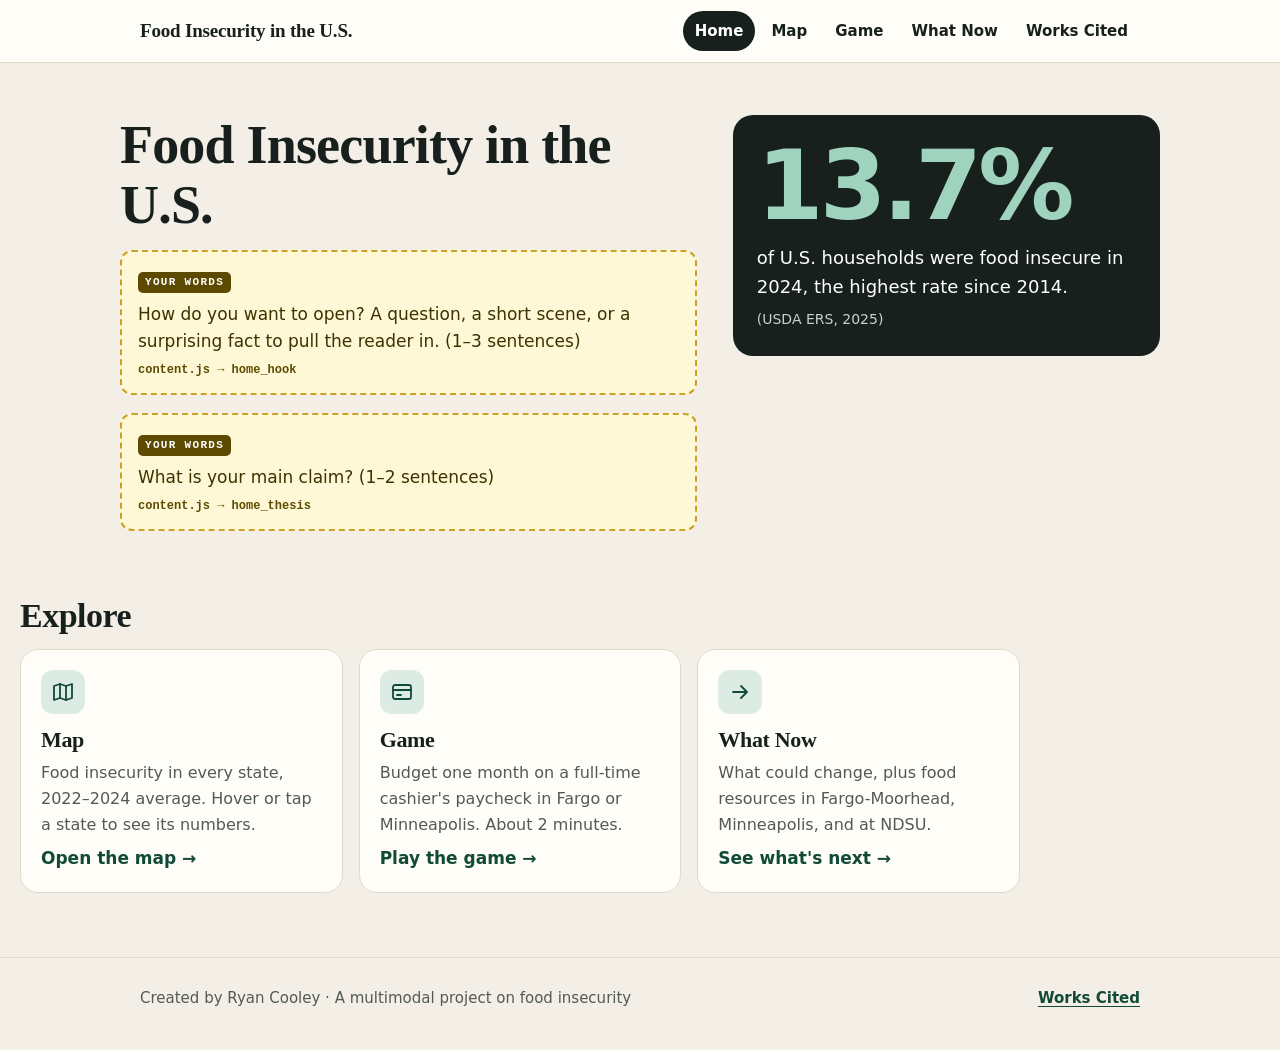
==== commit 88537a4b: "Add project website: home, map, game page, what now, works cited - Home with YOUR WORDS hook/thesis " ====
--- a/index.html
+++ b/index.html
@@ -2,1541 +2,58 @@
 <html lang="en">
 <head>
 <meta charset="utf-8">
-<meta name="viewport" content="width=device-width, initial-scale=1, viewport-fit=cover">
-<meta name="theme-color" content="#f3efe6">
-<title>Build a Budget</title>
-<meta name="description" content="A two-minute budgeting game about food insecurity: one cashier's paycheck, thirty days, and what's left for food.">
-<style>
-:root{
-  --bg:#f3efe6; --card:#fffdf8; --paper:#fffef9; --ink:#17201c; --muted:#5f665f; --faint:#8b918a; --line:#e3ddd0;
-  --accent:#1d6b52; --accent-ink:#ffffff; --accent-soft:#dcebe3; --accent-deep:#124a38;
-  --red:#c0331f; --red-soft:#f6ddd7;
-  --s1:#17201c; --s2:#3d4641; --s3:#646c67; --s4:#8d938e; --s5:#b6bab4;
-  --serif:"Iowan Old Style","Palatino Linotype",Palatino,"Book Antiqua",Charter,Georgia,serif;
-  --sans:system-ui,-apple-system,"Segoe UI",Roboto,Helvetica,Arial,sans-serif;
-  --mono:ui-monospace,"SF Mono",SFMono-Regular,Menlo,Consolas,"Liberation Mono",monospace;
-  --ease:cubic-bezier(.2,.8,.2,1);
-}
-*{box-sizing:border-box}
-html,body{margin:0}
-body{background:var(--bg);color:var(--ink);font:16px/1.45 var(--sans);-webkit-font-smoothing:antialiased;-webkit-tap-highlight-color:transparent;overflow-x:hidden}
-button{font:inherit;color:inherit}
-svg.i{width:22px;height:22px;fill:none;stroke:currentColor;stroke-width:1.8;stroke-linecap:round;stroke-linejoin:round;flex:none}
-.app{max-width:480px;margin:0 auto;min-height:100vh;min-height:100dvh;display:flex;flex-direction:column;position:relative}
+<meta name="viewport" content="width=device-width, initial-scale=1">
+<title>Food Insecurity in the U.S.</title>
+<meta name="description" content="A multimodal project on food insecurity in the United States: a state map, a budgeting game, and resources.">
+<link rel="stylesheet" href="assets/site.css">
+</head>
+<body data-root="" data-page="home">
+<header id="site-header"></header>
 
-/* ---------- Meter ---------- */
-.meter{position:sticky;top:0;z-index:10;background:rgba(243,239,230,.93);backdrop-filter:blur(10px);-webkit-backdrop-filter:blur(10px);padding:12px 16px 10px;border-bottom:1px solid var(--line);transition:transform .4s var(--ease)}
-.meter.idle{transform:translateY(-100%);position:absolute;left:0;right:0;pointer-events:none}
-.meter-row{display:flex;justify-content:space-between;align-items:center;gap:12px}
-.meter-label{font-size:11px;color:var(--muted);text-transform:uppercase;letter-spacing:.09em;font-weight:700}
-.day{font:700 11px/1 var(--mono);letter-spacing:.06em;color:var(--ink);background:var(--card);border:1px solid var(--line);border-radius:999px;padding:5px 9px;white-space:nowrap}
-.meter-main{display:flex;align-items:baseline;gap:10px;margin-top:3px;min-height:38px}
-.meter-amt{font:700 32px/1.1 var(--sans);font-variant-numeric:tabular-nums;letter-spacing:-.02em;transition:color .3s}
-.meter-amt.neg{color:var(--red)}
-.meter-amt.bump{animation:bump .45s var(--ease)}
-@keyframes bump{30%{transform:scale(1.06)}}
-.ebt{font:700 12px/1 var(--mono);color:var(--accent-deep);background:var(--accent-soft);border-radius:6px;padding:5px 7px;align-self:center;animation:pop .5s var(--ease)}
-@keyframes pop{from{opacity:0;transform:scale(.6)}}
-.meter-delta{margin-left:auto;font:700 14px/1 var(--mono);font-variant-numeric:tabular-nums;opacity:0;transform:translateY(4px);transition:opacity .25s,transform .25s}
-.meter-delta.show{opacity:1;transform:none}
-.meter-delta.down{color:var(--red)}
-.meter-delta.up{color:var(--accent)}
-.meter-bar{height:5px;background:var(--line);border-radius:3px;margin-top:8px;overflow:hidden}
-.meter-fill{height:100%;width:0;background:var(--accent);border-radius:3px;transition:width .8s var(--ease),background .3s}
-.meter-fill.low{background:var(--red)}
+<main id="main">
+  <section class="hero wrap">
+    <div class="hero-grid">
+      <div>
+        <h1 data-site-title>Food Insecurity in the U.S.</h1>
+        <div data-content="home_hook"></div>
+        <div class="thesis" data-content="home_thesis"></div>
+      </div>
+      <aside class="bigstat" aria-label="Key statistic">
+        <div class="num">13.7%</div>
+        <p>of U.S. households were food insecure in 2024, the highest rate since 2014.</p>
+        <span class="cite">(USDA ERS, 2025)</span>
+      </aside>
+    </div>
+  </section>
 
-/* ---------- Layout ---------- */
-main{flex:1;padding:20px 16px 36px}
-main.enter{animation:enter .45s var(--ease)}
-@keyframes enter{from{opacity:0;transform:translateX(18px)}to{opacity:1;transform:none}}
-main.shake{animation:shake .5s ease}
-@keyframes shake{15%,55%{transform:translateX(-7px)}35%,75%{transform:translateX(7px)}}
-.dots{display:flex;gap:5px;margin:0 0 18px}
-.dots i{flex:1;height:3px;border-radius:2px;background:var(--line)}
-.dots i.done{background:var(--ink)}
-.dots i.now{background:var(--accent)}
-.kicker{font:700 11px/1.3 var(--mono);letter-spacing:.1em;text-transform:uppercase;color:var(--muted);margin:0 0 10px}
-h1,h2{font-family:var(--serif);font-weight:700;letter-spacing:-.015em;margin:0}
-h1{font-size:44px;line-height:1.02;margin-bottom:16px}
-h2{font-size:30px;line-height:1.08;margin-bottom:10px}
-p{margin:0 0 14px}
-.lead{font-size:17px}
-.muted{color:var(--muted)}
-.cite{display:block;font-size:11.5px;color:var(--faint);margin-top:3px;font-weight:400}
-.small{font-size:14px}
-.red{color:var(--red)}
-.accent{color:var(--accent)}
-.section{margin:26px 0 8px;font:700 11px/1.3 var(--mono);letter-spacing:.1em;text-transform:uppercase;color:var(--muted)}
+  <section class="wrap section" aria-labelledby="explore">
+    <h2 id="explore" style="margin-top:20px">Explore</h2>
+    <div class="cards">
+      <a class="card" href="map/">
+        <span class="ico"><svg viewBox="0 0 24 24" aria-hidden="true"><path d="M3 6l6-2 6 2 6-2v14l-6 2-6-2-6 2z"/><path d="M9 4v14M15 6v14"/></svg></span>
+        <h3>Map</h3>
+        <p>Food insecurity in every state, 2022–2024 average. Hover or tap a state to see its numbers.</p>
+        <span class="go">Open the map →</span>
+      </a>
+      <a class="card" href="game/">
+        <span class="ico"><svg viewBox="0 0 24 24" aria-hidden="true"><rect x="3" y="5" width="18" height="14" rx="2"/><path d="M3 10h18M7 15h4"/></svg></span>
+        <h3>Game</h3>
+        <p>Budget one month on a full-time cashier's paycheck in Fargo or Minneapolis. About 2 minutes.</p>
+        <span class="go">Play the game →</span>
+      </a>
+      <a class="card" href="what-now/">
+        <span class="ico"><svg viewBox="0 0 24 24" aria-hidden="true"><path d="M5 12h14M13 6l6 6-6 6"/></svg></span>
+        <h3>What Now</h3>
+        <p>What could change, plus food resources in Fargo-Moorhead, Minneapolis, and at NDSU.</p>
+        <span class="go">See what's next →</span>
+      </a>
+    </div>
+  </section>
+</main>
 
-/* ---------- Choice cards ---------- */
-.opts{margin-top:18px}
-.opt{display:block;width:100%;text-align:left;background:var(--card);border:1.5px solid var(--line);border-radius:16px;padding:15px 16px 14px;margin:0 0 12px;cursor:pointer;min-height:72px;position:relative;transition:border-color .15s,transform .15s var(--ease),box-shadow .2s,opacity .25s,background .2s;box-shadow:0 1px 0 rgba(0,0,0,.03)}
-.opt:hover{border-color:var(--ink);box-shadow:0 6px 18px -10px rgba(0,0,0,.25)}
-.opt:active{transform:scale(.98)}
-.opt.picked{border-color:var(--accent);background:var(--accent-soft);transform:scale(1.015)}
-.opts.locked .opt:not(.picked){opacity:.35}
-.opt.nope{border-color:var(--red);background:var(--red-soft);cursor:default;animation:shake .45s ease}
-.opt.nope:hover{box-shadow:none}
-.opt:focus-visible,.btn:focus-visible{outline:3px solid var(--accent);outline-offset:2px}
-.opt-top{display:flex;align-items:center;gap:12px;font-weight:700;font-size:17px}
-.opt-top .t{flex:1}
-.opt-ico{width:38px;height:38px;border-radius:11px;background:var(--bg);display:grid;place-items:center;flex:none;color:var(--ink)}
-.opt.nope .opt-ico{background:#fff;color:var(--red)}
-.opt-price{font:700 16px/1 var(--mono);font-variant-numeric:tabular-nums;white-space:nowrap}
-.opt-sub{font-size:14px;color:var(--muted);margin-top:6px}
-.opt.nope .opt-sub{color:var(--red);font-weight:600}
-/* Rich choice cards: illustration | text | price + mini chart */
-.rich-row{display:flex;align-items:center;gap:14px}
-.rich-row .art{flex:none;width:84px;height:62px;display:grid;place-items:center;background:var(--bg);border-radius:12px}
-.rich-row .mid{flex:1;min-width:0}
-.rich-row .t{font-weight:700;font-size:17px}
-.rich-row .mid .opt-sub{margin-top:3px}
-.rich-row .side{flex:none;display:flex;flex-direction:column;align-items:flex-end;gap:6px}
-.opt .extra{margin-top:12px}
-
-/* Pay stub (intro) */
-.stub{margin-top:10px;background:repeating-linear-gradient(0deg,transparent 0 22px,rgba(0,0,0,.03) 22px 23px),var(--paper);border:1px dashed #cfc7b6;border-radius:10px;padding:8px 11px;font:12.5px/1.5 var(--mono)}
-.stub div{display:flex;justify-content:space-between;gap:8px}
-.stub .tot{border-top:1px solid var(--ink);margin-top:4px;padding-top:4px;font-weight:800;font-size:14px}
-.stub .minus{color:var(--red)}
-
-/* Floor plans (housing) */
-.plan{width:78px;height:56px;fill:none;stroke:var(--ink);stroke-width:1.6;stroke-linecap:round}
-.plan .bed{fill:var(--accent-soft);stroke:var(--accent)}
-.plan .pillow{fill:#fff;stroke:var(--accent);stroke-width:1}
-.plan .furn{fill:#e9e4d8;stroke:var(--s4);stroke-width:1.2}
-.plan text{font:700 6px var(--mono);fill:var(--muted);stroke:none}
-
-/* Donut (share of paycheck) */
-.donut{width:46px;height:46px}
-.donut .bg{fill:none;stroke:var(--line);stroke-width:6}
-.donut .fg{fill:none;stroke:var(--ink);stroke-width:6;stroke-linecap:butt;transition:stroke-dasharray 1s var(--ease)}
-.donut text{font:800 10px var(--mono);fill:var(--ink)}
-.donut .sub{font:600 5px var(--mono);fill:var(--muted)}
-
-/* Shift blocks (child care, results) */
-.shifts{display:grid;grid-template-columns:repeat(11,1fr);gap:4px}
-.shifts i{height:20px;border-radius:5px;border:1.5px solid var(--line);background-color:var(--card)}
-.shifts i.extra{border:1.5px dashed var(--red)}
-.shift-cap{font-size:13px;color:var(--muted);margin-top:7px}
-
-/* Route maps (transport) */
-.route{width:78px;height:56px;fill:none;stroke-linecap:round;stroke-linejoin:round}
-.route .road{stroke:var(--s4);stroke-width:5}
-.route .lane{stroke:#fff;stroke-width:1.2;stroke-dasharray:3 3}
-.route .line{stroke:var(--accent);stroke-width:2.2;stroke-dasharray:1 5}
-.route .stop{fill:#fff;stroke:var(--accent);stroke-width:1.8}
-.route .pin{fill:var(--ink);stroke:none}
-.route .store{fill:var(--red);stroke:none}
-.route text{font:700 6px var(--mono);fill:var(--muted);stroke:none}
-.ptags{display:flex;align-items:center;gap:6px}
-.ptag{position:relative;flex:1;display:inline-flex;align-items:center;justify-content:space-between;gap:5px;padding:7px 8px 7px 16px;font:600 11px/1 var(--mono);white-space:nowrap;background:var(--card);border:1.5px solid var(--ink);clip-path:polygon(9px 0,100% 0,100% 100%,9px 100%,0 50%)}
-.ptag::before{content:"";width:5px;height:5px;border-radius:50%;background:var(--ink);position:absolute;left:7px}
-.ptag.red{border-color:var(--red);color:var(--red);background:var(--red-soft)}
-.ptag.red::before{background:var(--red)}
-.ptags .ar{font:700 16px/1 var(--mono);color:var(--muted)}
-
-/* Pictograms (surprise: people, final: houses) */
-.picto{display:grid;grid-template-columns:repeat(20,1fr);gap:3px 4px;margin:6px 0 10px;max-width:360px}
-.picto svg{width:100%;height:auto;fill:var(--line);transition:fill .3s}
-.picto svg.on{fill:var(--accent)}
-.picto svg.red{fill:var(--red)}
-
-/* Grocery bag (food) */
-.bagwrap{display:flex;align-items:center;gap:18px}
-.bag{width:118px;height:130px;flex:none;overflow:visible}
-.bag .outline{fill:none;stroke:var(--ink);stroke-width:2.2;stroke-linejoin:round}
-.bag .handle{fill:none;stroke:var(--ink);stroke-width:2.5;stroke-linecap:round}
-.bag .empty{fill:var(--red-soft)}
-.bag .fill{fill:var(--accent);transform-box:view-box;transform-origin:50% 106px;transform:scaleY(0);transition:transform 1.4s var(--ease)}
-.bag .need{stroke:var(--red);stroke-width:1.5;stroke-dasharray:3 3}
-.bag text{font:700 8px var(--mono);fill:var(--red)}
-.bagtxt .pc{font:800 44px/1 var(--mono);letter-spacing:-.03em}
-.bagtxt .lb{font-size:14px;color:var(--muted);margin:2px 0 10px}
-.bagtxt .ln{display:flex;justify-content:space-between;gap:10px;font-size:13.5px;padding:3px 0;border-top:1px dashed var(--line)}
-.bagtxt .ln b{font-family:var(--mono)}
-
-/* SNAP number line (results) */
-.nline{position:relative;height:118px;margin:4px 6px 0}
-.nl-track{position:absolute;left:0;right:0;top:58px;height:4px;border-radius:2px;background:linear-gradient(90deg,var(--red-soft),var(--line) 70%,var(--accent-soft))}
-.nl-zero{position:absolute;top:44px;height:32px;border-left:2px solid var(--ink)}
-.nl-zero span{position:absolute;top:-16px;left:-30px;width:60px;text-align:center;font:700 10px/1.2 var(--mono);color:var(--ink)}
-.nl-arrow{position:absolute;top:57px;height:6px;background:var(--accent);border-radius:3px;transition:width 1.1s var(--ease)}
-.nl-arrow::after{content:"";position:absolute;right:-7px;top:-4px;border:7px solid transparent;border-left:9px solid var(--accent);border-right:0}
-.nl-dot{position:absolute;top:52px;width:16px;height:16px;margin-left:-8px;border-radius:50%;border:3px solid #fff;box-shadow:0 0 0 1.5px var(--ink)}
-.nl-dot.red{background:var(--red)}
-.nl-dot.acc{background:var(--accent)}
-.nl-dot span{position:absolute;left:50%;transform:translateX(-50%);white-space:nowrap;font:600 11px/1.25 var(--mono);text-align:center}
-.nl-dot.red span{bottom:24px;color:var(--red)}
-.nl-dot.acc span{top:24px;color:var(--accent-deep)}
-.nl-dot.edgeL span{left:-6px;transform:none;text-align:left}
-.nl-dot.edgeR span{left:auto;right:-6px;transform:none;text-align:right}
-.tag{display:inline-block;font:700 10.5px/1 var(--mono);letter-spacing:.06em;text-transform:uppercase;padding:4px 6px;border-radius:5px;background:var(--accent-soft);color:var(--accent-deep);margin-top:9px}
-.tag.no{background:var(--red);color:#fff}
-
-.btn{display:flex;align-items:center;justify-content:center;gap:8px;width:100%;padding:17px 16px;border-radius:16px;border:0;background:var(--ink);color:#fff;font-weight:700;font-size:17px;cursor:pointer;margin:0 0 10px;transition:transform .12s,background .2s}
-.btn:hover{background:#000}
-.btn:active{transform:scale(.98)}
-.btn.go{background:var(--accent)}
-.btn.go:hover{background:var(--accent-deep)}
-.btn.secondary{background:transparent;color:var(--ink);border:1.5px solid var(--ink)}
-.btn.secondary:hover{background:var(--card)}
-.btn.link{background:none;color:var(--muted);padding:12px;font-size:15px;font-weight:600}
-.btn .arr{transition:transform .2s}
-.btn:hover .arr{transform:translateX(3px)}
-.actions{margin-top:24px}
-
-.note{background:var(--accent-soft);border-radius:14px;padding:13px 15px;font-size:15px;margin:0 0 14px}
-.note.bad{background:var(--red-soft)}
-.note.plain{background:var(--card);border:1px solid var(--line)}
-
-/* ---------- Intro ---------- */
-.hero{padding-top:12px}
-.hero h1 span{display:block;animation:rise .7s var(--ease) both}
-.hero h1 span:nth-child(2){animation-delay:.15s}
-.hero h1 span:nth-child(3){animation-delay:.3s;color:var(--accent)}
-@keyframes rise{from{opacity:0;transform:translateY(14px)}to{opacity:1;transform:none}}
-.who{display:flex;gap:8px;flex-wrap:wrap;margin:6px 0 22px}
-.who span{display:inline-flex;align-items:center;gap:6px;font:600 13px/1 var(--sans);background:var(--card);border:1px solid var(--line);border-radius:999px;padding:7px 11px 7px 8px}
-.who svg.i{width:17px;height:17px}
-
-/* ---------- Phone notification ---------- */
-.notif{display:flex;gap:12px;align-items:flex-start;background:rgba(255,255,255,.92);border:1px solid var(--line);border-radius:20px;padding:13px 14px;box-shadow:0 14px 34px -16px rgba(0,0,0,.35);margin:4px 0 20px;animation:drop .65s cubic-bezier(.2,1.3,.35,1) both}
-@keyframes drop{from{opacity:0;transform:translateY(-40px) scale(.96)}}
-.notif-icon{flex:none;width:40px;height:40px;border-radius:11px;display:grid;place-items:center;color:#fff;background:var(--ink)}
-.notif-icon.red{background:var(--red)}
-.notif-icon.green{background:var(--accent)}
-.notif-body{flex:1;min-width:0}
-.notif-head{display:flex;justify-content:space-between;font-size:12.5px;color:var(--muted);font-weight:600}
-.notif-title{font-weight:700;font-size:15.5px;margin-top:2px}
-.notif-text{font-size:14.5px;color:var(--ink)}
-
-/* ---------- Autopay ---------- */
-.auto{list-style:none;padding:0;margin:16px 0}
-.auto li{display:flex;align-items:center;gap:12px;padding:12px 0;border-bottom:1px dashed var(--line);animation:rise .5s var(--ease) both}
-.auto li:nth-child(2){animation-delay:.12s}.auto li:nth-child(3){animation-delay:.24s}.auto li:nth-child(4){animation-delay:.36s}
-.auto .ico{width:38px;height:38px;border-radius:11px;background:var(--card);border:1px solid var(--line);display:grid;place-items:center;flex:none}
-.auto .tot{border-bottom:0;font-weight:700}
-.auto .amt{margin-left:auto;font-family:var(--mono);font-weight:700}
-
-/* ---------- EBT card ---------- */
-.ebtcard{position:relative;aspect-ratio:1.6;max-width:300px;border-radius:18px;padding:18px 20px;color:#fff;background:linear-gradient(135deg,#25805f 0%,#1d6b52 45%,#124a38 100%);box-shadow:0 18px 36px -18px rgba(18,74,56,.7);margin:6px 0 20px;overflow:hidden;animation:cardin .8s cubic-bezier(.2,1.2,.35,1) both}
-@keyframes cardin{from{opacity:0;transform:rotate(-6deg) translateY(30px) scale(.9)}}
-.ebtcard::before{content:"";position:absolute;right:-40px;top:-40px;width:160px;height:160px;border-radius:50%;background:rgba(255,255,255,.08)}
-.ebtcard .chip{width:38px;height:28px;border-radius:6px;background:linear-gradient(135deg,#e9d9a6,#c7b06b);margin:14px 0 10px}
-.ebtcard .lbl{font:700 12px/1 var(--mono);letter-spacing:.14em;opacity:.85}
-.ebtcard .bal{font:800 34px/1 var(--mono);letter-spacing:-.02em}
-.ebtcard .foot{position:absolute;left:20px;bottom:16px;font:600 11px/1 var(--mono);letter-spacing:.1em;opacity:.8}
-
-/* ---------- Dot / meal grids ---------- */
-.g100{display:grid;grid-template-columns:repeat(20,1fr);gap:4px;margin:12px 0 8px;max-width:340px}
-.g100 i{aspect-ratio:1;border-radius:50%;border:1.5px solid var(--s5);transition:background .3s,border-color .3s}
-.g100 i.on{background:var(--accent);border-color:var(--accent)}
-.g100 i.red{background:var(--red);border-color:var(--red)}
-.figure{background:var(--card);border:1px solid var(--line);border-radius:16px;padding:14px 15px;margin:0 0 14px}
-.figure .cap{font-size:14px;color:var(--ink);margin:0}
-
-.meals{display:grid;grid-template-columns:repeat(30,1fr);grid-template-rows:repeat(6,auto);grid-auto-flow:column;gap:2px;margin:10px 0 6px}
-.meals i{aspect-ratio:1;border-radius:2px;background:var(--accent);transition:background .2s}
-.meals i.x{background:var(--red)}
-.meals-key{display:flex;justify-content:space-between;font:600 11px/1.3 var(--mono);color:var(--muted)}
-
-/* ---------- Bars ---------- */
-.hbar{margin:10px 0}
-.hbar .row{display:flex;justify-content:space-between;font-size:14px;margin-bottom:5px}
-.hbar .row b{font-family:var(--mono)}
-.hbar .track{height:14px;background:var(--bg);border-radius:7px;overflow:hidden}
-.hbar .track i{display:block;height:100%;width:0;border-radius:7px;background:var(--ink);transition:width 1s var(--ease)}
-.hbar .track i.acc{background:var(--accent)}
-.hbar .track i.red{background:var(--red)}
-
-.stack{position:relative;display:flex;height:34px;border-radius:9px;overflow:hidden;background:var(--bg);margin:12px 0 4px}
-.stack i{height:100%;transition:width 1s var(--ease)}
-.stack i.over{background:repeating-linear-gradient(-45deg,var(--red) 0 6px,#d9614f 6px 12px)}
-.stack-mark{position:relative;height:16px;font:600 10.5px/1 var(--mono);color:var(--muted)}
-.stack-mark span{position:absolute;top:2px;transform:translateX(-100%);white-space:nowrap;padding-right:4px;border-right:2px solid var(--ink);height:14px;display:flex;align-items:center}
-.legend{list-style:none;padding:0;margin:8px 0 0;font-size:14px}
-.legend li{display:flex;align-items:center;gap:9px;padding:5px 0}
-.legend .sw{width:12px;height:12px;border-radius:3px;flex:none}
-.legend .v{margin-left:auto;font-family:var(--mono);font-weight:700}
-.legend .p{width:78px;text-align:right;font:600 12px/1 var(--mono);color:var(--muted)}
-
-/* ---------- Food ---------- */
-.plate{display:flex;align-items:center;gap:16px;margin:6px 0 14px}
-.plate svg{width:76px;height:76px;flex:none}
-.plate .amt{font:800 44px/1 var(--mono);letter-spacing:-.03em}
-.plate .per{font:600 12px/1.3 var(--mono);color:var(--muted);text-transform:uppercase;letter-spacing:.06em;margin-top:4px}
-.cal{display:grid;grid-template-columns:repeat(7,1fr);gap:5px;margin:14px 0 10px}
-.cal div{aspect-ratio:1;border-radius:9px;background:var(--card);border:1px solid var(--line);display:grid;place-items:center;font:600 12px/1 var(--mono);color:var(--faint);transition:background .25s,color .25s,border-color .25s,transform .25s var(--ease)}
-.cal div.on{background:var(--accent);border-color:var(--accent);color:#fff}
-.cal div.off{background:var(--red-soft);border-color:transparent;color:var(--red);text-decoration:line-through}
-.cal div.last{transform:scale(1.12);box-shadow:0 0 0 2px var(--bg),0 0 0 4px var(--red)}
-.cal-key{display:flex;gap:14px;font-size:12.5px;color:var(--muted);margin-bottom:16px}
-.cal-key i{display:inline-block;width:10px;height:10px;border-radius:3px;margin-right:5px;vertical-align:-1px}
-.verdict{font-family:var(--serif);font-size:30px;line-height:1.1;font-weight:700;margin:4px 0 12px;opacity:0;transition:opacity .4s}
-.verdict.show{opacity:1}
-
-/* ---------- Results ---------- */
-.big{font:800 64px/0.95 var(--sans);letter-spacing:-.035em;font-variant-numeric:tabular-nums;margin:6px 0 6px}
-.headline{font-family:var(--serif);font-size:32px;line-height:1.07;font-weight:700;margin:0 0 14px}
-details.rec{margin:8px 0 0}
-details.rec summary{cursor:pointer;font-weight:700;padding:14px 0;list-style:none;display:flex;align-items:center;gap:8px}
-details.rec summary::-webkit-details-marker{display:none}
-details.rec summary::after{content:"+";margin-left:auto;font:700 20px/1 var(--mono)}
-details.rec[open] summary::after{content:"−"}
-.receipt{position:relative;background:var(--paper);font:13.5px/1.55 var(--mono);padding:20px 18px 24px;margin:4px 0 26px;box-shadow:0 10px 24px -14px rgba(0,0,0,.3);animation:print 1s var(--ease) both}
-@keyframes print{from{clip-path:inset(0 0 100% 0);transform:translateY(-12px)}to{clip-path:inset(0 0 -20px 0);transform:none}}
-.receipt::after{content:"";position:absolute;left:0;right:0;bottom:-9px;height:10px;background:radial-gradient(circle at 7px 10px,transparent 6.5px,var(--paper) 7px) 0 0/14px 10px repeat-x}
-.receipt h3{font:700 13px/1.3 var(--mono);text-align:center;letter-spacing:.14em;margin:0}
-.receipt .sub{text-align:center;color:var(--muted);font-size:12px;margin:2px 0 12px}
-.receipt .rl{display:flex;gap:6px;align-items:baseline}
-.receipt .rl .d{flex:1;border-bottom:1px dotted #bdb6a6;transform:translateY(-4px)}
-.receipt .rl.tot{font-weight:700}
-.receipt hr{border:0;border-top:1px dashed #bdb6a6;margin:8px 0}
-.receipt .due{display:flex;justify-content:space-between;align-items:center;font-weight:800;font-size:18px;margin-top:10px}
-.stamp{display:inline-block;transform:rotate(-8deg);border:2.5px solid var(--red);color:var(--red);font:800 15px/1 var(--mono);letter-spacing:.08em;padding:6px 8px;border-radius:6px;animation:stamp .35s .9s cubic-bezier(.3,1.6,.5,1) both}
-.stamp.ok{border-color:var(--accent);color:var(--accent)}
-@keyframes stamp{from{opacity:0;transform:rotate(-8deg) scale(1.8)}to{opacity:.9;transform:rotate(-8deg) scale(1)}}
-
-/* ---------- Final ---------- */
-.stat .big{font-size:76px}
-.stat p{font-size:17px}
-.closing{font-family:var(--serif);font-size:24px;line-height:1.2;font-weight:700;margin:22px 0 4px}
-.credit{text-align:center;font:600 12px/1.4 var(--mono);letter-spacing:.06em;color:var(--faint);margin:28px 0 0;padding-top:16px;border-top:1px solid var(--line)}
-.sources{padding-left:18px;margin:0 0 16px}
-.sources li{margin:0 0 12px;font-size:14px;word-break:break-word}
-.sources a{color:var(--accent)}
-.panel{background:var(--card);border:1px solid var(--line);border-radius:14px;padding:16px;margin:0 0 16px}
-
-/* ---------- Edit panel (only with ?edit) ---------- */
-#editor{position:fixed;left:0;top:0;bottom:0;width:380px;background:#fff;border-right:1px solid var(--line);z-index:60;display:flex;flex-direction:column;font:14px/1.4 var(--sans);transition:transform .3s var(--ease);box-shadow:8px 0 30px -20px rgba(0,0,0,.3)}
-body.editing{padding-left:380px}
-.ed-top{padding:14px 16px 10px;border-bottom:1px solid var(--line)}
-.ed-top h4{margin:0 0 4px;font:700 16px/1.2 var(--sans)}
-.ed-top p{margin:0 0 10px;color:var(--muted);font-size:12.5px}
-.ed-btns{display:flex;gap:8px;margin-bottom:10px}
-.ed-btns button,.ed-tabs button{flex:1;padding:9px 10px;border-radius:9px;border:1.5px solid var(--ink);background:#fff;font-weight:700;font-size:13px;cursor:pointer}
-.ed-btns button.pri{background:var(--accent);border-color:var(--accent);color:#fff}
-#editor select,#editor input,#editor textarea{width:100%;font:inherit;padding:8px 10px;border:1.5px solid var(--line);border-radius:9px;background:#fff;color:var(--ink)}
-#editor textarea{resize:vertical;min-height:40px}
-#editor input:focus,#editor textarea:focus,#editor select:focus{outline:none;border-color:var(--accent)}
-.ed-tabs{display:flex;gap:6px;margin-top:8px}
-.ed-tabs button{border-color:var(--line)}
-.ed-tabs button.on{border-color:var(--ink);background:var(--ink);color:#fff}
-.ed-list{flex:1;overflow:auto;padding:6px 16px 30px}
-.ed-group{font:700 11px/1 var(--mono);letter-spacing:.1em;text-transform:uppercase;color:var(--muted);margin:18px 0 6px}
-.ed-f{display:block;margin:0 0 10px}
-.ed-l{display:flex;align-items:center;gap:6px;font:600 12px/1.3 var(--mono);color:var(--muted);margin-bottom:4px;word-break:break-all}
-.ed-l .chg{display:none;width:7px;height:7px;border-radius:50%;background:var(--accent);flex:none}
-.ed-f.changed .ed-l .chg{display:inline-block}
-.ed-f.changed .ed-l{color:var(--accent-deep)}
-.ed-l .rs{margin-left:auto;display:none;border:0;background:none;color:var(--muted);text-decoration:underline;cursor:pointer;font:600 11px/1 var(--sans)}
-.ed-f.changed .ed-l .rs{display:inline}
-.ed-count{font-size:12px;color:var(--muted)}
-#edToggle{display:none;position:fixed;left:12px;bottom:12px;z-index:70;padding:12px 16px;border-radius:999px;border:0;background:var(--ink);color:#fff;font-weight:700;box-shadow:0 8px 20px -8px rgba(0,0,0,.5);cursor:pointer}
-@media (max-width:900px){
-  body.editing{padding-left:0}
-  #editor{width:min(92vw,380px);transform:translateX(-102%)}
-  #editor.open{transform:none}
-  #edToggle{display:block}
-}
-
-@media (max-width:360px){ h1{font-size:38px} h2{font-size:26px} .big{font-size:54px} }
-@media (prefers-reduced-motion:reduce){ *,*::before,*::after{animation-duration:.001s!important;animation-delay:0s!important;transition:none!important} }
-</style>
-</head>
-<body>
-<div class="app">
-  <header class="meter idle" id="meter" aria-live="polite">
-    <div class="meter-row">
-      <span class="meter-label" id="meterLabel">Money left this month</span>
-      <span class="day" id="day">DAY 1 / 30</span>
-    </div>
-    <div class="meter-main">
-      <span class="meter-amt" id="meterAmt">$0</span>
-      <span class="ebt" id="ebt" hidden></span>
-      <span class="meter-delta" id="meterDelta"></span>
-    </div>
-    <div class="meter-bar"><div class="meter-fill" id="meterFill"></div></div>
-  </header>
-  <main id="screen"></main>
-</div>
-
-<script>
-/* =====================================================================
-   CONFIG — every number used in the game lives here.
-   Each value has its source. Items marked ESTIMATE are approximations.
-   (Easiest way to change things: open the game with ?edit at the end of the URL.)
-   ===================================================================== */
-const CONFIG = {
-  hoursPerYear: 2080,            // 40 hrs/week × 52 weeks (full time)
-  payrollTaxRate: 0.0765,        // Social Security 6.2% + Medicare 1.45% (FICA). Take-home = gross × (1 − 0.0765) = gross × 0.9235
-
-  cities: {
-    fargo: {
-      name: "Fargo, ND",
-      wage: 16.07,               // BLS OEWS May 2025, median hourly wage, Cashiers (41-2011), Fargo ND-MN metro
-      wageLabel: "Median cashier pay",
-      wageCite: "BLS, 2025",
-      rent: {
-        oneBR: 917,              // HUD FY2026 Fair Market Rent, 1BR, Fargo ND-MN MSA
-        twoBR: 1112              // HUD FY2026 Fair Market Rent, 2BR, Fargo ND-MN MSA
-      },
-      rentCite: "HUD, 2026",
-      childCare: {
-        center: 873,             // Child Care Aware of America / First Five Years Fund — center care, 4-year-old, ND (monthly)
-        home: 847                // Child Care Aware of America / First Five Years Fund — family/home-based care, 4-year-old, ND (monthly)
-      },
-      childCareCiteCenter: "Child Care Aware",
-      childCareCiteHome: "Child Care Aware",
-      busPass: 35,               // ESTIMATE — MATBUS (Fargo-Moorhead) monthly pass
-      stateMinWage: 7.25,        // North Dakota minimum wage = federal $7.25, unchanged since July 2009 (U.S. DOL)
-      stateMinWageNote: "North Dakota's minimum wage is $7.25/hr, unchanged since 2009."
-    },
-    minneapolis: {
-      name: "Minneapolis, MN",
-      wage: 16.37,               // City of Minneapolis minimum wage, effective Jan 1, 2026
-      wageLabel: "Minneapolis minimum wage",
-      wageCite: "City of Minneapolis, 2026",
-      rent: {
-        oneBR: 1405,             // HUD FY2026 Fair Market Rent, 1BR, Minneapolis-St. Paul-Bloomington MSA
-        twoBR: 1709              // HUD FY2026 Fair Market Rent, 2BR, Minneapolis-St. Paul-Bloomington MSA
-      },
-      rentCite: "HUD, 2026",
-      childCare: {
-        center: 1500,            // Economic Policy Institute, via Minnesota Reformer (2025) — center care, 4-year-old
-        home: 950                // ESTIMATE — home-based care, 4-year-old, Minneapolis
-      },
-      childCareCiteCenter: "EPI, 2025",
-      childCareCiteHome: "estimate",
-      busPass: 76,               // ESTIMATE — Metro Transit monthly pass
-      stateMinWage: null,
-      stateMinWageNote: ""
-    }
-  },
-
-  transport: {
-    carMonthly: 350              // ESTIMATE — insurance + gas + payment on an older car
-  },
-
-  basicsMonthly: 100,            // ESTIMATE — phone, toiletries, kid's clothes
-
-  surprise: {
-    amount: 400,                 // Matches the Federal Reserve SHED "$400 emergency" benchmark
-    cardMonthlyPayment: 40,      // ESTIMATE — monthly payment the player makes on the card
-    cardAPR: 0.22                // ESTIMATE — typical credit card interest rate
-  },
-
-  food: {
-    usdaMonthly: 500,            // USDA Thrifty Food Plan, parent + 4-year-old (~$500/mo). Adult female 20–50 = $248.50/mo (Jan 2026). VERIFY against current USDA Cost of Food report
-    adultFemale20to50: 248.50,   // USDA Thrifty Food Plan, Jan 2026
-    convenienceMarkup: 0.25,     // ESTIMATE — no car, so you shop at the nearby convenience store: food costs +25%
-    people: 2,                   // Parent + 4-year-old
-    mealsPerDay: 3,
-    cite: "USDA, 2026"
-  },
-
-  snap: {                        // Federal SNAP benefit formula, FY2027 (Oct 1, 2026 – Sep 30, 2027), 48 states + DC
-    max2Person: 562,             // USDA FNS FY2027 COLA memo — maximum allotment, 2-person household
-    earnedIncomeDeduction: 0.20, // Federal rule: 20% of earned income is not counted
-    standardDeduction: 217,      // USDA FNS FY2027 COLA memo — standard deduction, households of 1–3
-    excessShelterCap: 769,       // USDA FNS FY2027 COLA memo — max excess shelter deduction (no elderly/disabled member)
-    benefitReduction: 0.30,      // Benefit = max allotment − 30% of net income
-    grossLimit2Person: 3608,     // 200% of poverty, 2-person household (ND DHS SNAP Manual, Appendix B, eff. 10/1/2026). ND and MN both use 200% under broad-based categorical eligibility — VERIFY MN
-    // Child care is fully deductible (dependent care deduction).
-    // Shelter cost = HUD Fair Market Rent, which already includes tenant-paid utilities, so no separate utility allowance is added.
-    cite: "USDA, 2026"
-  },
-
-  daysInMonth: 30,
-
-  stats: {
-    foodInsecure2024: 13.7,      // USDA ERS, Household Food Security in the United States in 2024 — final edition of the report
-    cover400WithCash: 63,        // Federal Reserve SHED 2025 — % of adults who would cover a $400 expense with cash or equivalent
-    under50kCant100: "4 in 10"   // Federal Reserve SHED 2025 — adults earning under $50k who couldn't cover $100 from savings
-  }
-};
-
-/* =====================================================================
-   TEXT — every word players see. {curly} words are filled in by the game.
-   **double stars** = bold.
-   ===================================================================== */
-const TEXT = {
-  "meter.label": "Money left this month",
-
-  "intro.kicker": "Build a Budget · a 2-minute game",
-  "intro.title1": "One paycheck.",
-  "intro.title2": "Thirty days.",
-  "intro.title3": "Make it work.",
-  "intro.tag1": "Single parent",
-  "intro.tag2": "Kid, age 4",
-  "intro.tag3": "Cashier, 40 hrs/week",
-  "intro.lead": "Make the smart choice at every step. Then see if the food lasts.",
-  "intro.pick": "Choose your city",
-  "intro.stubPay": "{wage}/hr × {hours} hrs",
-  "intro.stubTax": "Payroll tax (7.65%)",
-  "intro.stubNet": "Take-home / month",
-  "replay.banner": "Replay: this time you earn **{wage}/hr** instead of {oldWage}. Same choices. Let's see.",
-
-  "donut.ofPay": "OF PAY",
-  "tag.cheaper": "Cheaper",
-  "tag.noDebt": "No debt",
-
-  "housing.kicker": "Day 1 · Rent is due",
-  "housing.title": "Where do you live?",
-  "housing.sub": "Typical rent in {city}.",
-  "housing.oneBR": "1-bedroom",
-  "housing.oneBR.sub": "You and your kid share a room.",
-  "housing.twoBR": "2-bedroom",
-  "housing.twoBR.sub": "Your kid gets their own room.",
-
-  "care.kicker": "Day 1 · Your shift starts at 7",
-  "care.title": "Who watches your kid?",
-  "care.sub": "Full-time care for a 4-year-old, every month.",
-  "care.center": "Licensed center",
-  "care.center.sub": "Set hours, trained staff.",
-  "care.home": "Home-based daycare",
-  "care.home.sub": "A smaller group in a neighbor's home.",
-  "care.shifts": "**{n} of your {total} shifts** each month go to paying for this.",
-
-  "transport.kicker": "Day 2 · Getting to work",
-  "transport.title": "Car or bus?",
-  "transport.car": "Keep your old car",
-  "transport.car.sub": "Payment, insurance, gas.",
-  "transport.bus": "Take the bus",
-  "transport.bus.sub": "Catch: no car means groceries come from the corner store.",
-  "transport.grocery": "Grocery store",
-  "transport.corner": "Corner store",
-  "transport.home": "HOME",
-  "transport.work": "WORK",
-
-  "basics.kicker": "Day 6 · Autopay",
-  "basics.title": "These happen no matter what.",
-  "basics.phone": "Phone bill",
-  "basics.supplies": "Toiletries and household supplies",
-  "basics.clothes": "Kid's clothes (they keep growing)",
-  "basics.total": "Basics",
-
-  "snap.kicker": "Day 10 · You applied for food assistance",
-  "snap.title": "You qualified for SNAP.",
-  "snap.lead": "**{amount}** a month in food assistance, loaded onto an EBT card.",
-  "snap.note": "SNAP can only buy food. Rent, daycare and bills still come out of your paycheck.",
-  "snap.deniedTitle": "No SNAP this time.",
-  "snap.deniedLead": "At {wage}/hr, you earn too much to qualify.",
-
-  "surprise.kicker": "Day 17 · Something comes up",
-  "surprise.carApp": "Auto shop",
-  "surprise.carNotifTitle": "Your estimate is ready",
-  "surprise.carNotif": "Brakes and a worn belt: **{amount}**.",
-  "surprise.carTitle": "The car needs work.",
-  "surprise.dentalApp": "Dental office",
-  "surprise.dentalNotifTitle": "Treatment plan",
-  "surprise.dentalNotif": "Your kid needs a filling: **{amount}**.",
-  "surprise.dentalTitle": "Your kid's tooth hurts.",
-  "surprise.stat": "Only **{pct} in 100** U.S. adults could cover this with cash.",
-  "surprise.pay": "Pay it now",
-  "surprise.pay.sub": "No debt. It comes out of what's left for food.",
-  "surprise.card": "Put it on a credit card",
-  "surprise.card.sub": "At {apr} interest, {amount} becomes about {total} over {months} months.",
-  "surprise.skip": "Skip it",
-  "surprise.skip.subCar": "Keep driving and hope.",
-  "surprise.skip.subDental": "Wait and hope it gets better.",
-  "surprise.after.pay": "Paid. The {amount} came out of what was left for food.",
-  "surprise.after.card": "The bill is paid. The debt isn't: {payment} this month, and every month for about {months} months.",
-  "surprise.after.skipCar": "You skip the repair. The car still runs, for now. If it dies, so does your way to work.",
-  "surprise.after.skipDental": "You skip the dentist. The pain doesn't go away, and it gets more expensive the longer it waits.",
-  "surprise.next": "Keep going",
-
-  "cut.kicker": "Day 20 · The math stops working",
-  "cut.title": "Something has to give.",
-  "cut.lead": "You're **{gap} short** this month. What do you cut?",
-  "cut.rent": "Rent",
-  "cut.rent.no": "Late fees, then an eviction notice. Losing your home costs far more than {gap}.",
-  "cut.care": "Child care",
-  "cut.care.no": "No daycare means no shift. You'd lose {pay} in pay to save {cost}.",
-  "cut.transport": "Getting to work",
-  "cut.transport.no": "No ride means no shift. You'd lose {pay} in pay to save {cost}.",
-  "cut.phone": "Phone",
-  "cut.phone.no": "Your manager texts the schedule. Miss a shift, risk the job.",
-  "cut.food": "Food",
-  "cut.food.sub": "Smaller meals. Skip some. Hope it's enough.",
-  "cut.notOption": "Not really an option",
-  "cut.yes": "Food is the one bill nobody comes to collect. So food is what gives.",
-  "cut.next": "See how far the food goes",
-
-  "food.kicker": "Day 1–30 · Groceries",
-  "food.title": "Will the food last?",
-  "food.perMeal": "per person, per meal",
-  "food.perMealNote": "That's USDA's cheapest healthy diet: the government's own bare-minimum food budget.",
-  "food.perMealBus": "Corner-store prices.",
-  "food.budget": "Your food budget",
-  "food.budgetDetail": "{cash} cash + {snap} SNAP",
-  "food.need": "Cheapest healthy diet",
-  "food.bagPct": "of the groceries you need",
-  "food.bagFull": "The bag is full",
-  "food.missing": "MISSING {amount}",
-  "food.behind": "You're already **{amount}** behind on rent and bills. SNAP can't pay those.",
-  "food.keyOn": "Food covered",
-  "food.keyOff": "Not covered",
-  "food.verdictShort": "Food runs out on {day}.",
-  "food.verdictBills": "The food lasts. {rent}",
-  "food.verdictBillsRent": "Rent doesn't get paid.",
-  "food.verdictOk": "The food lasts the month.",
-  "food.next": "See your month",
-
-  "results.choices": "You made {n} of 4 budget-conscious choices",
-  "results.leadShort": "You did everything you could. The food ran out on {day}.",
-  "results.mealsSkipped": "meals skipped this month",
-  "results.mealsKey": "Each square is one meal for one of you",
-  "results.mealsNote": "That's **{gap} short** of USDA's cheapest healthy diet, even with SNAP.",
-  "results.billsToo": "And **{amount}** behind on rent and bills.",
-  "results.leadBills": "SNAP kept food on the table. It can't pay rent.",
-  "results.billsBehind": "behind on rent and bills",
-  "results.leadZero": "You made it. With nothing left.",
-  "results.leadOk": "You made it, with **{amount}** left for everything else this month.",
-  "results.mealsAll": "All {total} meals covered.",
-  "results.snapTitle": "What SNAP did",
-  "results.withSnap": "With SNAP",
-  "results.withoutSnap": "Without SNAP",
-  "results.short": "short",
-  "results.spare": "to spare",
-  "results.breakEven": "BREAK EVEN",
-  "results.snapCap": "SNAP moved you **{amount}** closer to breaking even.",
-  "results.whereTitle": "Who your shifts paid for",
-  "results.shiftsKey": "Each block is one 8-hour shift. You work about {n} a month.",
-  "results.shiftsOver": "Dashed red blocks are shifts you'd need on top of full time to cover it all.",
-  "results.over": "Over by",
-  "results.shiftsUnit": "shifts",
-  "results.owedCard": "And the card bill didn't go away. You owe {payment} a month for {months} more months, {total} in all. Next month starts {payment} behind.",
-  "results.owedSkipCar": "And the repair didn't go away. It's still waiting, and it usually costs more later.",
-  "results.owedSkipDental": "And the dental bill didn't go away. It's still waiting, and it usually costs more later.",
-  "results.raise": "At {wage}/hr: {diff} more per hour than the real wage of {oldWage}.",
-  "results.context": "For context: {note}",
-  "results.receipt": "See the full receipt",
-  "results.next": "What this means",
-  "results.raiseBtn": "Replay earning {wage}/hr",
-  "results.otherCity": "Try {city}",
-  "results.replay": "Replay from the start",
-
-  "label.rent": "Rent",
-  "label.care": "Child care",
-  "label.car": "Car",
-  "label.bus": "Bus pass",
-  "label.basics": "Basics",
-  "label.surprisePay": "Surprise bill",
-  "label.surpriseCard": "Card payment",
-  "label.surpriseSkip": "Surprise (unpaid)",
-  "label.food": "Left for food",
-
-  "final.kicker": "The bigger picture",
-  "final.stat": "of U.S. households were food insecure in 2024, the highest since 2014. It was the last year USDA published that report.",
-  "final.grid": "About **{n} in every 100** households.",
-  "final.closing": "This wasn't a worst case. It was a typical cashier's paycheck, typical rent, and one surprise bill.",
-  "final.sources": "Sources",
-  "final.again": "Play again",
-  "final.credit": "Build a Budget · Created by Ryan Cooley"
-};
-
-/* Saved edits from the edit panel. The edit panel's Download button rewrites this block. */
-const EDITS = /*EDITS-START*/{"config":{},"text":{}}/*EDITS-END*/;
-
-const DEFAULTS = { config: JSON.parse(JSON.stringify(CONFIG)), text: Object.assign({}, TEXT) };
-function getPath(obj, path) { return path.split(".").reduce((o, k) => (o == null ? o : o[k]), obj); }
-function setPath(obj, path, val) {
-  const ks = path.split("."), last = ks.pop();
-  const o = ks.reduce((a, k) => a[k], obj);
-  if (o && last in o) o[last] = val;
-}
-function applyEdits(e) {
-  for (const p in (e.config || {})) setPath(CONFIG, p, e.config[p]);
-  for (const k in (e.text || {})) if (k in TEXT) TEXT[k] = e.text[k];
-}
-applyEdits(EDITS);
-
-/* =====================================================================
-   CALCULATIONS — pure functions (also used by test-paths.js)
-   ===================================================================== */
-// <calc>
-function takeHomeFor(wage) {
-  const gross = wage * CONFIG.hoursPerYear / 12;
-  return { gross, net: gross * (1 - CONFIG.payrollTaxRate) };
-}
-
-function cardPayoff() {
-  const s = CONFIG.surprise;
-  let bal = s.amount, months = 0, total = 0;
-  const r = s.cardAPR / 12;
-  while (bal > 0.005 && months < 600) {
-    bal += bal * r;
-    const p = Math.min(s.cardMonthlyPayment, bal);
-    bal -= p; total += p; months++;
-  }
-  return { months, total };
-}
-
-function surpriseCost(choice) {
-  if (choice === "pay") return CONFIG.surprise.amount;
-  if (choice === "card") return CONFIG.surprise.cardMonthlyPayment;
-  return 0;
-}
-
-// Monthly SNAP benefit (federal formula). Returns 0 if over the gross income limit.
-function snapBenefit(gross, rent, childCare) {
-  const s = CONFIG.snap;
-  if (gross > s.grossLimit2Person) return 0;
-  const adjusted = Math.max(0, gross * (1 - s.earnedIncomeDeduction) - s.standardDeduction - childCare);
-  const excessShelter = Math.min(s.excessShelterCap, Math.max(0, rent - adjusted / 2));
-  const netIncome = Math.max(0, adjusted - excessShelter);
-  return Math.max(0, Math.floor(s.max2Person - Math.ceil(s.benefitReduction * netIncome)));
-}
-
-function pathAtWage(city, c, wage) {
-  const { gross, net } = takeHomeFor(wage);
-  const housing = city.rent[c.housing];
-  const care = city.childCare[c.care];
-  const transport = c.transport === "car" ? CONFIG.transport.carMonthly : city.busPass;
-  const basics = CONFIG.basicsMonthly;
-  const surprise = surpriseCost(c.surprise);
-  const leftover = net - housing - care - transport - basics - surprise;   // cash left after bills
-  const snap = snapBenefit(gross, housing, care);                         // can only be spent on food
-  const foodMoney = snap + Math.max(0, leftover);
-  const need = CONFIG.food.usdaMonthly * (c.transport === "bus" ? 1 + CONFIG.food.convenienceMarkup : 1);
-  const foodGap = Math.max(0, need - foodMoney);                          // short on groceries
-  const billsBehind = Math.max(0, -leftover);                             // short on rent/bills (SNAP can't pay these)
-  const shortfall = foodGap + billsBehind;
-  const gap = shortfall > 0 ? shortfall : need - foodMoney;               // > 0 short, <= 0 = money to spare
-  const gapNoSnap = need - leftover;                                      // same path, no SNAP
-  const days = CONFIG.daysInMonth;
-  const daysFed = Math.min(days, Math.floor(foodMoney / need * days));    // days the food budget covers
-  const totalMeals = days * CONFIG.food.people * CONFIG.food.mealsPerDay;
-  const perMeal = need / totalMeals;                                      // $ per person per meal
-  const mealsSkipped = Math.min(totalMeals, Math.round(foodGap / perMeal));
-  return { wage, gross, net, housing, care, transport, basics, surprise, leftover, snap, foodMoney, need, foodGap, billsBehind, gap, gapNoSnap, daysFed, totalMeals, perMeal, mealsSkipped };
-}
-
-function computePath(cityKey, c, wageOverride) {
-  const city = CONFIG.cities[cityKey];
-  const wage = wageOverride != null ? wageOverride : city.wage;
-  const r = pathAtWage(city, c, wage);
-  r.conscious = (c.housing === "oneBR") + (c.care === "home") + (c.transport === "bus") + (c.surprise === "pay");
-  // Lowest wage (to the cent) that closes the gap. Scanned, because SNAP shrinks as pay rises
-  // and drops to $0 at the income limit, so the relationship isn't a straight line.
-  r.wageToClose = null;
-  if (r.gap > 0) {
-    for (let cents = Math.round(wage * 100) + 1; cents <= 10000; cents++) {
-      if (pathAtWage(city, c, cents / 100).gap <= 0) { r.wageToClose = cents / 100; break; }
-    }
-  }
-  return r;
-}
-// </calc>
-
-/* =====================================================================
-   UI
-   ===================================================================== */
-const $ = (id) => document.getElementById(id);
-const fmt = (n) => (n < -0.5 ? "−$" : "$") + Math.round(Math.abs(n)).toLocaleString("en-US");
-const fmtWage = (n) => "$" + Number(n).toFixed(2);
-const pct = (a, b) => Math.round(a / b * 100) + "%";
-const reduceMotion = !!(window.matchMedia && window.matchMedia("(prefers-reduced-motion: reduce)").matches);
-const buzz = (p) => { try { if (navigator.vibrate && navigator.userActivation && navigator.userActivation.hasBeenActive) navigator.vibrate(p); } catch (e) {} };
-const wait = (ms) => new Promise((r) => setTimeout(r, reduceMotion ? 0 : ms));
-function t(key, vars) {
-  let s = TEXT[key];
-  if (s == null) return key;
-  s = String(s).replace(/\{(\w+)\}/g, (m, k) => (vars && k in vars ? vars[k] : m));
-  return s.replace(/\*\*(.+?)\*\*/g, "<b>$1</b>");
-}
-
-/* Line icons */
-const IC = {
-  home: '<path d="M3 11l9-7 9 7"/><path d="M5 10v10h14V10"/><path d="M10 20v-6h4v6"/>',
-  homeBig: '<path d="M2 11l10-7 10 7"/><path d="M4 10v10h16V10"/><path d="M8 13h3v3H8zM13 13h3v3h-3z"/>',
-  kid: '<circle cx="12" cy="6" r="3"/><path d="M7 21v-5a5 5 0 0 1 10 0v5"/>',
-  parent: '<circle cx="12" cy="5" r="2.6"/><path d="M8 21v-9a4 4 0 0 1 8 0v9"/>',
-  car: '<path d="M4 16v-4l2-5h12l2 5v4z"/><circle cx="8" cy="16.5" r="1.8"/><circle cx="16" cy="16.5" r="1.8"/><path d="M4 12h16"/>',
-  bus: '<rect x="5" y="3" width="14" height="15" rx="2"/><path d="M5 11h14M8 21v-3M16 21v-3"/><circle cx="8.5" cy="14.5" r=".8"/><circle cx="15.5" cy="14.5" r=".8"/>',
-  phone: '<rect x="7" y="2.5" width="10" height="19" rx="2"/><path d="M11 18.5h2"/>',
-  bag: '<path d="M6 8h12l-1 13H7z"/><path d="M9 8V6a3 3 0 0 1 6 0v2"/>',
-  shirt: '<path d="M8 3L3 6l2 4 3-1v12h8V9l3 1 2-4-5-3a4 4 0 0 1-8 0z"/>',
-  cart: '<path d="M3 4h2l2.5 11h10L20 8H6.5"/><circle cx="9" cy="19" r="1.5"/><circle cx="17" cy="19" r="1.5"/>',
-  wrench: '<path d="M14.5 6.5a4 4 0 0 0 5 5L21 13l-8 8-3-3 8-8z" transform="translate(-2 -2)"/><path d="M4 20l6-6"/>',
-  tooth: '<path d="M7 3c-2.5 0-4 2-4 5 0 4 2 5 2.5 9 .3 2.5 1 4 2 4s1.5-2 2-4.5c.3-1.2.9-1.5 2.5-1.5s2.2.3 2.5 1.5c.5 2.5 1 4.5 2 4.5s1.7-1.5 2-4c.5-4 2.5-5 2.5-9 0-3-1.5-5-4-5-2 0-3 1-5 1S9 3 7 3z"/>',
-  card: '<rect x="2.5" y="5" width="19" height="14" rx="2"/><path d="M2.5 10h19M6 15h4"/>',
-  skip: '<circle cx="12" cy="12" r="9"/><path d="M8 12h8"/>',
-  plate: '<circle cx="12" cy="12" r="9"/><circle cx="12" cy="12" r="5"/>',
-  dollar: '<path d="M12 2v20M17 6.5c-1-1.5-2.8-2-5-2-3 0-4.5 1.5-4.5 3.5 0 4.5 10 2.5 10 7.5 0 2-1.8 3.5-5 3.5-2.4 0-4.2-.8-5-2.5"/>',
-  check: '<path d="M5 12l5 5L20 7"/>'
-};
-const icon = (n, cls = "i") => `<svg class="${cls}" viewBox="0 0 24 24" aria-hidden="true">${IC[n]}</svg>`;
-
-const S = { screen: "intro", city: null, wageOverride: null, c: {} };
-const FLOW = ["housing", "care", "transport", "basics", "snap", "surprise", "cut", "food"];
-const DAY = { housing: 1, care: 1, transport: 2, basics: 6, snap: 10, surprise: 17, cut: 20, food: 30, results: 30 };
-
-function city() { return CONFIG.cities[S.city]; }
-function path() { return computePath(S.city, S.c, S.wageOverride); }
-
-/* ---------- Meter ---------- */
-let meterShown = 0, meterRaf = null, deltaTimer = null;
-function meterMax() { return S.city ? takeHomeFor(S.wageOverride ?? city().wage).net : 1; }
-function cashBalance() {
-  if (!S.city) return null;
-  const c = S.c, ct = city();
-  let bal = meterMax();
-  if (c.housing) bal -= ct.rent[c.housing];
-  if (c.care) bal -= ct.childCare[c.care];
-  if (c.transport) bal -= c.transport === "car" ? CONFIG.transport.carMonthly : ct.busPass;
-  if (c.basics) bal -= CONFIG.basicsMonthly;
-  if (c.surprise) bal -= surpriseCost(c.surprise);
-  return bal;
-}
-function updateMeter() {
-  const m = $("meter"), amt = $("meterAmt"), fill = $("meterFill"), d = $("meterDelta"), ebt = $("ebt");
-  $("meterLabel").textContent = TEXT["meter.label"];
-  const target = cashBalance();
-  const inGame = target != null && (FLOW.includes(S.screen) || S.screen === "results");
-  m.classList.toggle("idle", !inGame);
-  if (!inGame) return;
-  $("day").textContent = `DAY ${DAY[S.screen] || 1} / ${CONFIG.daysInMonth}`;
-  if (S.c.snap) { const s = path().snap; ebt.hidden = false; ebt.textContent = s > 0 ? `+ ${fmt(s)} EBT` : "EBT $0"; }
-  else ebt.hidden = true;
-  const pctLeft = target / meterMax() * 100;
-  fill.style.width = Math.max(0, Math.min(100, pctLeft)) + "%";
-  fill.classList.toggle("low", pctLeft < 15);
-  const from = meterShown, diff = target - from;
-  if (Math.abs(diff) < 0.5) { amt.textContent = fmt(target); return; }
-  d.textContent = (diff < 0 ? "−" : "+") + fmt(Math.abs(diff));
-  d.className = "meter-delta show " + (diff < 0 ? "down" : "up");
-  clearTimeout(deltaTimer); deltaTimer = setTimeout(() => d.classList.remove("show"), 1700);
-  amt.classList.remove("bump"); void amt.offsetWidth; amt.classList.add("bump");
-  cancelAnimationFrame(meterRaf);
-  const dur = reduceMotion ? 0 : 800, t0 = performance.now();
-  const tick = (now) => {
-    const k = dur ? Math.min(1, (now - t0) / dur) : 1;
-    const v = k < 1 ? from + diff * (1 - Math.pow(1 - k, 3)) : target;
-    meterShown = v;
-    amt.textContent = fmt(v);
-    amt.classList.toggle("neg", v < -0.5);
-    if (k < 1) meterRaf = requestAnimationFrame(tick);
-  };
-  meterRaf = requestAnimationFrame(tick);
-}
-
-/* ---------- Building blocks ---------- */
-const dots = () => {
-  const i = FLOW.indexOf(S.screen);
-  return `<div class="dots" aria-label="Step ${i + 1} of ${FLOW.length}">${FLOW.map((_, k) => `<i class="${k < i ? "done" : k === i ? "now" : ""}"></i>`).join("")}</div>`;
-};
-// Choice card. Simple: icon, title, price, sub-line, tag.
-// Rich (when `art` is given): illustration | title + sub | price + side chart, then an optional full-width `extra`.
-function opt({ act, val, ico, title, price, sub, tag, tagCls, art, side, extra }) {
-  const tagHtml = tag ? `<span class="tag ${tagCls || ""}">${tag}</span>` : "";
-  if (art) {
-    return `<button class="opt" data-act="${act}" data-val="${val}">
-      <div class="rich-row"><div class="art">${art}</div>
-        <div class="mid"><div class="t">${title}</div>${sub ? `<div class="opt-sub">${sub}</div>` : ""}${tagHtml}</div>
-        <div class="side"><span class="opt-price">${price}</span>${side || ""}</div></div>
-      ${extra ? `<div class="extra">${extra}</div>` : ""}</button>`;
-  }
-  return `<button class="opt" data-act="${act}" data-val="${val}">
-    <div class="opt-top">${ico ? `<span class="opt-ico">${icon(ico)}</span>` : ""}<span class="t">${title}</span><span class="opt-price">${price}</span></div>
-    ${sub ? `<div class="opt-sub">${sub}</div>` : ""}${extra ? `<div class="extra">${extra}</div>` : ""}${tagHtml}</button>`;
-}
-
-/* ---------- Graphics ---------- */
-const shiftsPerMonth = () => CONFIG.hoursPerYear / 12 / 8;   // 8-hour shifts in a month of full-time work
-const toShifts = (amount) => amount / meterMax() * shiftsPerMonth();
-
-// Donut: share of take-home pay
-const donut = (frac) => {
-  const p = Math.max(0, Math.min(1, frac)) * 100;
-  return `<svg class="donut" viewBox="0 0 42 42" aria-label="${Math.round(p)}% of pay"><circle class="bg" cx="21" cy="21" r="15.9155"/>
-    <circle class="fg" cx="21" cy="21" r="15.9155" stroke-dasharray="0 100" data-dash="${p} ${100 - p}" transform="rotate(-90 21 21)"/>
-    <text x="21" y="22" text-anchor="middle">${Math.round(p)}%</text><text class="sub" x="21" y="29" text-anchor="middle">${t("donut.ofPay")}</text></svg>`;
-};
-
-// Floor plans
-const plan1 = `<svg class="plan" viewBox="0 0 80 58" aria-hidden="true">
-  <rect x="2" y="2" width="76" height="54" rx="3"/><path d="M40 2v20M40 32v24"/>
-  <rect class="bed" x="7" y="7" width="17" height="24" rx="2"/><rect class="pillow" x="9" y="9" width="13" height="5" rx="1.5"/>
-  <rect class="bed" x="27" y="9" width="9" height="15" rx="2"/><rect class="pillow" x="28.5" y="10.5" width="6" height="3.5" rx="1"/>
-  <rect class="furn" x="47" y="7" width="26" height="6" rx="1"/><rect class="furn" x="50" y="40" width="22" height="9" rx="2"/>
-  <text x="9" y="50">1 ROOM</text></svg>`;
-const plan2 = `<svg class="plan" viewBox="0 0 80 58" aria-hidden="true">
-  <rect x="2" y="2" width="76" height="54" rx="3"/><path d="M28 2v18M28 30v26M2 34h14M54 2v18M54 30v26"/>
-  <rect class="bed" x="6" y="6" width="16" height="22" rx="2"/><rect class="pillow" x="8" y="8" width="12" height="5" rx="1.5"/>
-  <rect class="bed" x="34" y="7" width="11" height="16" rx="2"/><rect class="pillow" x="35.5" y="8.5" width="8" height="3.5" rx="1"/>
-  <rect class="furn" x="58" y="7" width="16" height="6" rx="1"/><rect class="furn" x="58" y="42" width="16" height="8" rx="2"/>
-  <text x="31" y="50">2 ROOMS</text></svg>`;
-
-// Route maps
-const routeCar = () => `<svg class="route" viewBox="0 0 80 58" aria-hidden="true">
-  <path class="road" d="M10 46 C 30 46, 46 14, 70 14"/><path class="lane" d="M10 46 C 30 46, 46 14, 70 14"/>
-  <rect class="pin" x="3" y="40" width="12" height="12" rx="2"/><rect class="pin" x="65" y="8" width="12" height="12" rx="2"/>
-  <text x="2" y="38">${t("transport.home")}</text><text x="60" y="30">${t("transport.work")}</text></svg>`;
-const routeBus = () => `<svg class="route" viewBox="0 0 80 58" aria-hidden="true">
-  <path class="line" d="M10 46 H 34 V 14 H 70"/>
-  <circle class="stop" cx="22" cy="46" r="2.6"/><circle class="stop" cx="34" cy="30" r="2.6"/><circle class="stop" cx="52" cy="14" r="2.6"/>
-  <rect class="pin" x="3" y="40" width="12" height="12" rx="2"/><rect class="pin" x="65" y="8" width="12" height="12" rx="2"/>
-  <rect class="store" x="40" y="38" width="10" height="9" rx="1.5"/><path d="M40 41h10" stroke="#fff" stroke-width="1"/>
-  <text x="2" y="38">${t("transport.home")}</text><text x="60" y="30">${t("transport.work")}</text><text x="38" y="55" style="fill:var(--red)">STORE</text></svg>`;
-
-// Shift blocks: segs = [{v: shifts, color}], total = shifts in a full-time month
-function shiftBlocks(segs, total) {
-  const sum = segs.reduce((a, s) => a + s.v, 0);
-  const cells = Math.max(Math.ceil(total - 1e-9), Math.ceil(sum - 1e-9));
-  let html = "";
-  for (let k = 0; k < cells; k++) {
-    const stops = []; let acc = 0;
-    for (const s of segs) {
-      const a = Math.max(k, acc), b = Math.min(k + 1, acc + s.v);
-      if (b > a) stops.push(`${s.color} ${((a - k) * 100).toFixed(1)}% ${((b - k) * 100).toFixed(1)}%`);
-      acc += s.v;
-    }
-    const filled = Math.min(1, Math.max(0, sum - k));
-    if (filled < 1) stops.push(`transparent ${(filled * 100).toFixed(1)}% 100%`);
-    const bg = stops.length ? `background-image:linear-gradient(90deg,${stops.join(",")})` : "";
-    html += `<i class="${k >= Math.ceil(total - 1e-9) ? "extra" : ""}" style="${bg}"></i>`;
-  }
-  return `<div class="shifts">${html}</div>`;
-}
-
-// 100-unit pictogram (people or houses)
-const PERSON = '<circle cx="6" cy="3.2" r="2.6"/><path d="M1.5 16v-5.5a4.5 4.5 0 0 1 9 0V16z"/>';
-const HOUSE = '<path d="M0.8 7.2 6 2.2l5.2 5V14H0.8z"/>';
-const picto = (shape, vb, n, cls) => `<div class="picto">${Array.from({ length: 100 }, (_, i) =>
-  `<svg viewBox="${vb}" class="${i < n ? cls : ""}" aria-hidden="true">${shape}</svg>`).join("")}</div>`;
-
-// Grocery bag filled to frac of what's needed
-function groceryBag(frac, missing) {
-  const f = Math.max(0, Math.min(1, frac));
-  const needY = 30;   // top of bag = 100% of need
-  return `<svg class="bag" viewBox="0 0 100 112" aria-hidden="true">
-    <defs><clipPath id="bagClip"><path d="M14 30h72l-6 76H20z"/></clipPath></defs>
-    <path class="handle" d="M36 30v-9a14 14 0 0 1 28 0v9"/>
-    <g clip-path="url(#bagClip)"><rect class="empty" x="0" y="30" width="100" height="76"/><rect class="fill" x="0" y="30" width="100" height="76" data-scale="${f}"/></g>
-    <path class="outline" d="M14 30h72l-6 76H20z"/>
-    ${f < 1 ? `<path class="need" d="M8 ${needY + (1 - f) * 76}H92"/>` : ""}
-  </svg>`;
-}
-
-function animateGraphics() {
-  requestAnimationFrame(() => setTimeout(() => {
-    document.querySelectorAll("[data-w]").forEach((el) => { el.style.width = el.dataset.w + "%"; });
-    document.querySelectorAll(".donut .fg[data-dash]").forEach((el) => el.setAttribute("stroke-dasharray", el.dataset.dash));
-    document.querySelectorAll(".bag .fill[data-scale]").forEach((el) => { el.style.transform = `scaleY(${el.dataset.scale})`; });
-  }, 120));
-}
-const notif = (ico, cls, app, title, text) =>
-  `<div class="notif" role="status"><div class="notif-icon ${cls}">${icon(ico)}</div><div class="notif-body"><div class="notif-head"><span>${app}</span><span>now</span></div><div class="notif-title">${title}</div><div class="notif-text">${text}</div></div></div>`;
-const next = (to, label, cls = "") => `<button class="btn ${cls}" data-act="next" data-val="${to}">${label} <span class="arr">→</span></button>`;
-const cite = (s) => s ? `<span class="cite">(${s})</span>` : "";
-
-/* ---------- Screens ---------- */
-const screens = {
-  intro() {
-    const cityBtn = (key) => {
-      const c = CONFIG.cities[key];
-      const { gross, net } = takeHomeFor(c.wage);
-      const stub = `<div class="stub">
-        <div><span>${t("intro.stubPay", { wage: fmtWage(c.wage), hours: Math.round(CONFIG.hoursPerYear / 12) })}</span><span>${fmt(gross)}</span></div>
-        <div><span>${t("intro.stubTax")}</span><span class="minus">−${fmt(gross - net)}</span></div>
-        <div class="tot"><span>${t("intro.stubNet")}</span><span>${fmt(net)}</span></div></div>`;
-      return opt({ act: "city", val: key, ico: "homeBig", title: c.name, price: fmtWage(c.wage) + "/hr",
-        sub: c.wageLabel + cite(c.wageCite), extra: stub });
-    };
-    return `<div class="hero">
-      <p class="kicker">${t("intro.kicker")}</p>
-      <h1><span>${t("intro.title1")}</span><span>${t("intro.title2")}</span><span>${t("intro.title3")}</span></h1>
-      <div class="who"><span>${icon("parent")}${t("intro.tag1")}</span><span>${icon("kid")}${t("intro.tag2")}</span><span>${icon("cart")}${t("intro.tag3")}</span></div>
-      <p class="lead">${t("intro.lead")}</p>
-      <div class="opts"><p class="kicker" style="margin-top:20px">${t("intro.pick")}</p>${cityBtn("fargo")}${cityBtn("minneapolis")}</div>
-    </div>`;
-  },
-
-  housing() {
-    const r = city().rent;
-    const banner = S.wageOverride ? `<div class="note">${t("replay.banner", { wage: fmtWage(S.wageOverride), oldWage: fmtWage(city().wage) })}</div>` : "";
-    return `${dots()}${banner}<p class="kicker">${t("housing.kicker")}</p>
-      <h2>${t("housing.title")}</h2>
-      <p class="muted">${t("housing.sub", { city: city().name })}${cite(city().rentCite)}</p>
-      <div class="opts">
-      ${opt({ act: "housing", val: "oneBR", art: plan1, title: t("housing.oneBR"), price: fmt(r.oneBR), sub: t("housing.oneBR.sub"), side: donut(r.oneBR / meterMax()), tag: t("tag.cheaper") })}
-      ${opt({ act: "housing", val: "twoBR", art: plan2, title: t("housing.twoBR"), price: fmt(r.twoBR), sub: t("housing.twoBR.sub"), side: donut(r.twoBR / meterMax()) })}
-      </div>`;
-  },
-
-  care() {
-    const cc = city().childCare, ct = city();
-    const total = shiftsPerMonth();
-    const shiftInfo = (cost) => {
-      const n = toShifts(cost);
-      return shiftBlocks([{ v: n, color: "var(--ink)" }], total)
-        + `<div class="shift-cap">${t("care.shifts", { n: n.toFixed(1), total: Math.round(total) })}</div>`;
-    };
-    return `${dots()}<p class="kicker">${t("care.kicker")}</p>
-      <h2>${t("care.title")}</h2>
-      <p class="muted">${t("care.sub")}</p>
-      <div class="opts">
-      ${opt({ act: "care", val: "center", ico: "kid", title: t("care.center"), price: fmt(cc.center), sub: t("care.center.sub") + cite(ct.childCareCiteCenter), extra: shiftInfo(cc.center) })}
-      ${opt({ act: "care", val: "home", ico: "home", title: t("care.home"), price: fmt(cc.home), sub: t("care.home.sub") + cite(ct.childCareCiteHome), extra: shiftInfo(cc.home), tag: t("tag.cheaper") })}
-      </div>`;
-  },
-
-  transport() {
-    return `${dots()}<p class="kicker">${t("transport.kicker")}</p>
-      <h2>${t("transport.title")}</h2>
-      <div class="opts">
-      ${opt({ act: "transport", val: "car", art: routeCar(), title: t("transport.car"), price: fmt(CONFIG.transport.carMonthly), sub: t("transport.car.sub") + cite("estimate") })}
-      ${opt({ act: "transport", val: "bus", art: routeBus(), title: t("transport.bus"), price: fmt(city().busPass), sub: t("transport.bus.sub") + cite("estimate"), tag: t("tag.cheaper"),
-        extra: `<div class="ptags"><span class="ptag">${t("transport.grocery")} <b>${fmt(CONFIG.food.usdaMonthly)}</b></span><span class="ar">→</span><span class="ptag red">${t("transport.corner")} <b>${fmt(CONFIG.food.usdaMonthly * (1 + CONFIG.food.convenienceMarkup))}</b></span></div>` })}
-      </div>`;
-  },
-
-  basics() {
-    return `${dots()}<p class="kicker">${t("basics.kicker")}</p>
-      <h2>${t("basics.title")}</h2>
-      <ul class="auto">
-        <li><span class="ico">${icon("phone")}</span>${t("basics.phone")}</li>
-        <li><span class="ico">${icon("bag")}</span>${t("basics.supplies")}</li>
-        <li><span class="ico">${icon("shirt")}</span>${t("basics.clothes")}</li>
-        <li class="tot"><span class="ico">${icon("check")}</span>${t("basics.total")}<span class="amt">${fmt(CONFIG.basicsMonthly)}</span></li>
-      </ul>
-      <p class="cite">(estimate)</p>
-      <div class="actions">${next("snap", "Continue")}</div>`;
-  },
-
-  snap() {
-    const r = path();
-    const body = r.snap > 0
-      ? `<h2>${t("snap.title")}</h2>
-         <div class="ebtcard"><div class="lbl">EBT · SNAP</div><div class="chip"></div><div class="bal">${fmt(r.snap)}.00</div><div class="foot">FOOD ONLY · MONTHLY</div></div>
-         <p class="lead">${t("snap.lead", { amount: fmt(r.snap) })}${cite(CONFIG.snap.cite)}</p>
-         <div class="note plain small">${t("snap.note")}</div>`
-      : `<h2>${t("snap.deniedTitle")}</h2>
-         <p class="lead">${t("snap.deniedLead", { wage: fmtWage(r.wage) })}${cite(CONFIG.snap.cite)}</p>`;
-    return `${dots()}<p class="kicker">${t("snap.kicker")}</p>${body}
-      <div class="actions">${next("surprise", "Continue")}</div>`;
-  },
-
-  surprise() {
-    const car = S.c.transport === "car";
-    const p = cardPayoff(), A = CONFIG.surprise.amount;
-    const title = car ? t("surprise.carTitle") : t("surprise.dentalTitle");
-    if (S.c.surprise) {
-      const line = {
-        pay: t("surprise.after.pay", { amount: fmt(A) }),
-        card: t("surprise.after.card", { payment: fmt(CONFIG.surprise.cardMonthlyPayment), months: p.months }),
-        skip: car ? t("surprise.after.skipCar") : t("surprise.after.skipDental")
-      }[S.c.surprise];
-      const to = path().gap > 0 ? "cut" : "food";
-      return `${dots()}<p class="kicker">${t("surprise.kicker")}</p>
-        <h2>${title}</h2>
-        <div class="note ${S.c.surprise === "pay" ? "" : "bad"}">${line}</div>
-        <div class="actions">${next(to, t("surprise.next"), "go")}</div>`;
-    }
-    const n = car
-      ? notif("wrench", "red", t("surprise.carApp"), t("surprise.carNotifTitle"), t("surprise.carNotif", { amount: fmt(A) }))
-      : notif("tooth", "red", t("surprise.dentalApp"), t("surprise.dentalNotifTitle"), t("surprise.dentalNotif", { amount: fmt(A) }));
-    const cov = CONFIG.stats.cover400WithCash;
-    return `${dots()}<p class="kicker">${t("surprise.kicker")}</p>
-      ${n}
-      <h2>${title}</h2>
-      <div class="figure">${picto(PERSON, "0 0 12 16", Math.round(cov), "on")}<p class="cap">${t("surprise.stat", { pct: cov })}${cite("Federal Reserve, 2025")}</p></div>
-      <div class="opts">
-      ${opt({ act: "surprise", val: "pay", ico: "dollar", title: t("surprise.pay"), price: fmt(A), sub: t("surprise.pay.sub"), tag: t("tag.noDebt") })}
-      ${opt({ act: "surprise", val: "card", ico: "card", title: t("surprise.card"), price: fmt(CONFIG.surprise.cardMonthlyPayment) + " now",
-        sub: t("surprise.card.sub", { apr: Math.round(CONFIG.surprise.cardAPR * 100) + "%", amount: fmt(A), total: fmt(p.total), months: p.months }) + cite("estimate") })}
-      ${opt({ act: "surprise", val: "skip", ico: "skip", title: t("surprise.skip"), price: "$0", sub: car ? t("surprise.skip.subCar") : t("surprise.skip.subDental") })}
-      </div>`;
-  },
-
-  cut() {
-    const r = path();
-    if (S.c.cut === "food") {
-      return `${dots()}<p class="kicker">${t("cut.kicker")}</p>
-        <h2>${t("cut.title")}</h2>
-        <div class="note bad" style="font-size:17px">${t("cut.yes")}</div>
-        <div class="actions">${next("food", t("cut.next"), "go")}</div>`;
-    }
-    const car = S.c.transport === "car";
-    return `${dots()}<p class="kicker">${t("cut.kicker")}</p>
-      <h2>${t("cut.title")}</h2>
-      <p class="lead">${t("cut.lead", { gap: `<span class="red">${fmt(r.gap)}</span>` })}</p>
-      <div class="opts" id="cutOpts">
-      ${opt({ act: "cut", val: "rent", ico: "home", title: t("cut.rent"), price: fmt(r.housing) })}
-      ${opt({ act: "cut", val: "care", ico: "kid", title: t("cut.care"), price: fmt(r.care) })}
-      ${opt({ act: "cut", val: "transport", ico: car ? "car" : "bus", title: t("cut.transport"), price: fmt(r.transport) })}
-      ${opt({ act: "cut", val: "phone", ico: "phone", title: t("cut.phone"), price: "" })}
-      ${opt({ act: "cut", val: "food", ico: "plate", title: t("cut.food"), price: "", sub: t("cut.food.sub") })}
-      </div>`;
-  },
-
-  food() {
-    const r = path();
-    const bus = S.c.transport === "bus";
-    const D = CONFIG.daysInMonth;
-    const cells = Array.from({ length: D }, (_, i) => `<div>${i + 1}</div>`).join("");
-    const frac = r.foodMoney / r.need;
-    setTimeout(() => animateCalendar(r), 900);
-    return `${dots()}<p class="kicker">${t("food.kicker")}</p>
-      <h2>${t("food.title")}</h2>
-      <div class="plate">
-        <svg viewBox="0 0 100 80" aria-hidden="true" style="width:96px"><g fill="none" stroke="var(--ink)" stroke-width="2.2" stroke-linecap="round">
-          <path d="M10 10v18a5 5 0 0 0 10 0V10M15 10v60"/><path d="M88 70V10c-6 4-8 14-8 26h8"/></g>
-          <circle cx="50" cy="40" r="27" fill="#fff" stroke="var(--line)" stroke-width="2.5"/><circle cx="50" cy="40" r="18" fill="var(--bg)" stroke="var(--line)" stroke-width="1.5"/></svg>
-        <div><div class="amt">$${r.perMeal.toFixed(2)}</div><div class="per">${t("food.perMeal")}</div></div>
-      </div>
-      <p class="small muted">${t("food.perMealNote")}${bus ? " " + t("food.perMealBus") : ""}${cite(CONFIG.food.cite + (bus ? "; +25% estimate" : ""))}</p>
-      ${r.billsBehind > 0 ? `<div class="note bad">${t("food.behind", { amount: fmt(r.billsBehind) })}</div>` : ""}
-      <div class="figure bagwrap">
-        ${groceryBag(frac, t("food.missing", { amount: fmt(r.foodGap) }))}
-        <div class="bagtxt" style="flex:1">
-          <div class="pc ${frac < 1 ? "red" : "accent"}">${Math.min(100, Math.floor(frac * 100))}%</div>
-          <div class="lb">${frac >= 1 ? t("food.bagFull") : t("food.bagPct")}</div>
-          ${frac < 1 ? `<div class="ln red" style="border-top:0;font-weight:700;font-family:var(--mono);font-size:12px">${t("food.missing", { amount: fmt(r.foodGap) })}</div>` : ""}
-          <div class="ln"><span>${t("food.budget")}</span><b>${fmt(r.foodMoney)}</b></div>
-          <div class="ln small muted"><span>${t("food.budgetDetail", { cash: fmt(Math.max(0, r.leftover)), snap: fmt(r.snap) })}</span></div>
-          <div class="ln"><span>${t("food.need")}</span><b>${fmt(r.need)}</b></div>
-        </div>
-      </div>
-      <div class="cal" id="cal">${cells}</div>
-      <div class="cal-key"><span><i style="background:var(--accent)"></i>${t("food.keyOn")}</span><span><i style="background:var(--red-soft)"></i>${t("food.keyOff")}</span></div>
-      <div class="verdict" id="verdict"></div>
-      <div class="actions" id="foodNext" style="opacity:0;transition:opacity .4s">${next("results", t("food.next"), "go")}</div>`;
-  },
-
-  results() {
-    const r = path();
-    const c = city();
-    const short = r.gap > 0;
-    const p = cardPayoff();
-    const dayTxt = `<span class="red">day ${r.daysFed + 1}</span>`;
-
-    // Headline + meals graphic
-    const meals = Array.from({ length: r.totalMeals }, (_, i) => `<i class="${i >= r.totalMeals - r.mealsSkipped ? "x" : ""}"></i>`).join("");
-    const mealsFig = `<div class="figure"><div class="meals">${meals}</div><div class="meals-key"><span>Day 1</span><span>${t("results.mealsKey")}</span><span>Day ${CONFIG.daysInMonth}</span></div></div>`;
-    let head;
-    if (r.foodGap > 0) {
-      head = `<p class="headline">${t("results.leadShort", { day: dayTxt })}</p>
-        <div class="big red">${r.mealsSkipped}</div>
-        <p class="lead" style="margin-bottom:8px"><b>${t("results.mealsSkipped")}</b></p>
-        ${mealsFig}
-        <p>${t("results.mealsNote", { gap: fmt(r.foodGap) })}${r.billsBehind > 0 ? " " + t("results.billsToo", { amount: `<span class="red">${fmt(r.billsBehind)}</span>` }) : ""}</p>`;
-    } else if (r.billsBehind > 0) {
-      head = `<p class="headline">${t("results.leadBills")}</p>
-        <div class="big red">${fmt(r.billsBehind)}</div>
-        <p class="lead"><b>${t("results.billsBehind")}</b></p>
-        ${mealsFig}`;
-    } else {
-      head = `<p class="headline">${r.gap > -1 ? t("results.leadZero") : t("results.leadOk", { amount: `<span class="accent">${fmt(-r.gap)}</span>` })}</p>
-        ${mealsFig}<p class="small muted">${t("results.mealsAll", { total: r.totalMeals })}</p>`;
-    }
-
-    // With vs. without SNAP: number line with break-even at zero
-    const vNo = -r.gapNoSnap, vYes = -r.gap;           // negative = short
-    const lo = Math.min(vNo, vYes, 0), hi = Math.max(vNo, vYes, 0);
-    const pad = Math.max(40, (hi - lo) * 0.12);
-    const pos = (v) => ((v - (lo - pad)) / ((hi + pad) - (lo - pad)) * 100);
-    const lbl = (g) => g > 0 ? `${fmt(g)} ${t("results.short")}` : `${fmt(-g)} ${t("results.spare")}`;
-    const edge = (p) => (p < 18 ? "edgeL" : p > 82 ? "edgeR" : "");
-    const pNo = pos(vNo), pYes = pos(vYes);
-    const snapFig = `<p class="section">${t("results.snapTitle")}</p><div class="figure">
-      <div class="nline">
-        <div class="nl-track"></div>
-        <div class="nl-zero" style="left:${pos(0)}%"><span>${t("results.breakEven")}</span></div>
-        <div class="nl-arrow" style="left:${Math.min(pNo, pYes)}%;width:0" data-w="${Math.abs(pYes - pNo)}"></div>
-        <div class="nl-dot red ${edge(pNo)}" style="left:${pNo}%"><span>${t("results.withoutSnap")}<br><b>${lbl(r.gapNoSnap)}</b></span></div>
-        <div class="nl-dot acc ${edge(pYes)}" style="left:${pYes}%"><span>${t("results.withSnap")}<br><b>${lbl(r.gap)}</b></span></div>
-      </div>
-      <p class="cap">${t("results.snapCap", { amount: "+" + fmt(r.gapNoSnap - r.gap) })}${cite(CONFIG.snap.cite)}</p>
-    </div>`;
-
-    // Who your shifts paid for (shift blocks)
-    const surpriseLabel = { pay: t("label.surprisePay"), card: t("label.surpriseCard"), skip: t("label.surpriseSkip") }[S.c.surprise];
-    const items = [
-      [t("label.rent"), r.housing, "var(--s1)"],
-      [t("label.care"), r.care, "var(--s2)"],
-      [S.c.transport === "car" ? t("label.car") : t("label.bus"), r.transport, "var(--s3)"],
-      [t("label.basics"), r.basics, "var(--s4)"],
-      [surpriseLabel, r.surprise, "var(--s5)"]
-    ].filter((x) => x[1] > 0);
-    const spent = items.reduce((a, x) => a + x[1], 0);
-    const foodCash = Math.max(0, r.leftover);
-    const over = Math.max(0, spent - r.net);
-    const spm = shiftsPerMonth();
-    const sh = (amt) => amt / r.net * spm;
-    // Bills fill the shifts first; anything past the paycheck spills into red "extra" shifts
-    const segsS = items.map((x) => ({ v: sh(x[1]), color: x[2] }));
-    if (foodCash > 0) segsS.push({ v: sh(foodCash), color: "var(--accent)" });
-    if (over > 0) { // recolor the part beyond the paycheck red
-      let acc = 0; const out = [];
-      for (const s of segsS) {
-        const inside = Math.max(0, Math.min(s.v, spm - acc));
-        if (inside > 0) out.push({ v: inside, color: s.color });
-        acc += s.v;
-      }
-      out.push({ v: sh(over), color: "var(--red)" });
-      segsS.length = 0; segsS.push(...out);
-    }
-    const legend = items.map((x) => `<li><span class="sw" style="background:${x[2]}"></span>${x[0]}<span class="v">${fmt(x[1])}</span><span class="p">${sh(x[1]).toFixed(1)} ${t("results.shiftsUnit")}</span></li>`).join("")
-      + (foodCash > 0 ? `<li><span class="sw" style="background:var(--accent)"></span>${t("label.food")}<span class="v">${fmt(foodCash)}</span><span class="p">${sh(foodCash).toFixed(1)} ${t("results.shiftsUnit")}</span></li>` : "")
-      + (over > 0 ? `<li class="red"><span class="sw" style="background:var(--red)"></span>${t("results.over")}<span class="v">${fmt(over)}</span><span class="p">${sh(over).toFixed(1)} ${t("results.shiftsUnit")}</span></li>` : "");
-    const whereFig = `<p class="section">${t("results.whereTitle")}</p><div class="figure">
-      ${shiftBlocks(segsS, spm)}
-      <p class="shift-cap">${t("results.shiftsKey", { n: Math.round(spm) })}${over > 0 ? " " + t("results.shiftsOver") : ""}</p>
-      <ul class="legend">${legend}</ul></div>`;
-
-    const owed = S.c.surprise === "card"
-      ? t("results.owedCard", { payment: fmt(CONFIG.surprise.cardMonthlyPayment), months: p.months - 1, total: fmt(p.total) })
-      : S.c.surprise === "skip" ? (S.c.transport === "car" ? t("results.owedSkipCar") : t("results.owedSkipDental")) : "";
-    const raiseLine = S.wageOverride ? `<div class="note">${t("results.raise", { wage: fmtWage(S.wageOverride), diff: fmtWage(S.wageOverride - c.wage), oldWage: fmtWage(c.wage) })}</div>` : "";
-    const ctx = c.stateMinWageNote && !S.wageOverride ? `<p class="small muted">${t("results.context", { note: c.stateMinWageNote })}${cite("U.S. DOL")}</p>` : "";
-
-    const rl = (l, v, cls = "") => `<div class="rl ${cls}"><span>${l}</span><span class="d"></span><span>${v}</span></div>`;
-    const receipt = `<details class="rec"><summary>${t("results.receipt")}</summary><div class="receipt">
-        <h3>ONE MONTH</h3>
-        <div class="sub">${c.name.toUpperCase()} · ${fmtWage(r.wage)}/HR · 40 HRS/WK</div>
-        ${rl("TAKE-HOME PAY", fmt(r.net))}<hr>
-        ${items.map((x) => rl(x[0].toUpperCase(), "−" + fmt(x[1]))).join("")}<hr>
-        ${rl("CASH LEFT", fmt(r.leftover), "tot")}
-        ${rl("SNAP / EBT", "+" + fmt(r.snap))}
-        ${rl("FOOD NEEDED", "−" + fmt(r.need))}<hr>
-        <div class="due">${short ? `<span class="stamp">SHORT</span>` : `<span class="stamp ok">LEFT OVER</span>`}<span class="${short ? "red" : "accent"}">${fmt(Math.abs(r.gap))}</span></div>
-      </div></details>`;
-
-    const other = S.city === "fargo" ? "minneapolis" : "fargo";
-    return `<p class="kicker">${t("results.choices", { n: r.conscious })}</p>
-      ${head}
-      ${owed ? `<div class="note bad">${owed}</div>` : ""}
-      ${raiseLine}
-      ${snapFig}
-      ${whereFig}
-      ${ctx}
-      ${receipt}
-      <div class="actions">
-        ${next("final", t("results.next"), "go")}
-        ${short && r.wageToClose ? `<button class="btn secondary" data-act="raise" data-val="${r.wageToClose}">${t("results.raiseBtn", { wage: fmtWage(r.wageToClose) })}</button>` : ""}
-        <button class="btn secondary" data-act="otherCity">${t("results.otherCity", { city: CONFIG.cities[other].name.split(",")[0] })}</button>
-        <button class="btn link" data-act="replay">${t("results.replay")}</button>
-      </div>`;
-  },
-
-  final() {
-    const st = CONFIG.stats;
-    setTimeout(countUp, 200);
-    setTimeout(() => {
-      document.querySelectorAll(".picto.fill svg").forEach((el, i) => { if (i < Math.round(st.foodInsecure2024)) setTimeout(() => el.classList.add("red"), i * 70); });
-    }, 300);
-    return `<p class="kicker">${t("final.kicker")}</p>
-      <div class="stat">
-        <div class="big" data-count="${st.foodInsecure2024}" data-dec="1">0%</div>
-        <p>${t("final.stat")}</p>
-        <div class="figure">${picto(HOUSE, "0 0 12 14", 0, "").replace('class="picto"', 'class="picto fill"')}
-        <p class="cap">${t("final.grid", { n: Math.round(st.foodInsecure2024) })}</p>${cite("USDA ERS, 2025")}</div>
-      </div>
-      <p class="closing">${t("final.closing")}</p>
-      <div class="actions">
-        <button class="btn secondary" data-act="next" data-val="sources">${t("final.sources")}</button>
-        <button class="btn link" data-act="replay">${t("final.again")}</button>
-      </div>
-      <p class="credit">${t("final.credit")}</p>`;
-  },
-
-  sources() {
-    return `
-      <h2>Sources</h2>
-      <ol class="sources">
-        <li>U.S. Bureau of Labor Statistics. <i>Occupational Employment and Wage Statistics, May 2025: Cashiers (41-2011), Fargo, ND-MN.</i> <a href="https://www.bls.gov/oes/" target="_blank" rel="noopener">bls.gov/oes</a></li>
-        <li>City of Minneapolis. <i>Minimum Wage, rate effective January 1, 2026.</i> <a href="https://www.minneapolismn.gov/" target="_blank" rel="noopener">minneapolismn.gov</a></li>
-        <li>U.S. Department of Housing and Urban Development. <i>FY2026 Fair Market Rents</i> (Fargo, ND-MN MSA; Minneapolis-St. Paul-Bloomington, MN-WI MSA). <a href="https://www.huduser.gov/portal/datasets/fmr.html" target="_blank" rel="noopener">huduser.gov</a></li>
-        <li>Child Care Aware of America / First Five Years Fund. <i>Child care costs, North Dakota.</i> <a href="https://www.ffyf.org/" target="_blank" rel="noopener">ffyf.org</a></li>
-        <li>Economic Policy Institute, via <i>Minnesota Reformer</i> (2025). <i>Cost of child care in Minnesota.</i> <a href="https://minnesotareformer.com/" target="_blank" rel="noopener">minnesotareformer.com</a></li>
-        <li>U.S. Department of Agriculture, Food and Nutrition Service. <i>USDA Food Plans: Cost of Food Report (Thrifty Food Plan), January 2026.</i> <a href="https://www.fns.usda.gov/cnpp/usda-food-plans-cost-food-monthly-reports" target="_blank" rel="noopener">fns.usda.gov</a></li>
-        <li>U.S. Department of Agriculture, Food and Nutrition Service. <i>SNAP Fiscal Year 2027 Cost-of-Living Adjustments.</i> <a href="https://www.fns.usda.gov/snap/allotment/cola" target="_blank" rel="noopener">fns.usda.gov</a></li>
-        <li>North Dakota Department of Health and Human Services. <i>SNAP Policy Manual, Appendix B: Table of Standards</i> (effective Oct. 1, 2026). <a href="https://www.nd.gov/dhs/policymanuals/SNAP/" target="_blank" rel="noopener">nd.gov</a></li>
-        <li>U.S. Department of Agriculture, Economic Research Service. <i>Household Food Security in the United States in 2024.</i> <a href="https://www.ers.usda.gov/topics/food-nutrition-assistance/food-security-in-the-u-s" target="_blank" rel="noopener">ers.usda.gov</a></li>
-        <li>Board of Governors of the Federal Reserve System. <i>Economic Well-Being of U.S. Households (SHED), 2025.</i> <a href="https://www.federalreserve.gov/consumerscommunities/shed.htm" target="_blank" rel="noopener">federalreserve.gov</a></li>
-        <li>U.S. Department of Labor. <i>State Minimum Wage Laws</i> (North Dakota). <a href="https://www.dol.gov/agencies/whd/minimum-wage/state" target="_blank" rel="noopener">dol.gov</a></li>
-      </ol>
-      <div class="panel small">
-        <p><b>Estimates:</b> car costs (${fmt(CONFIG.transport.carMonthly)}/mo), bus passes (Fargo ${fmt(CONFIG.cities.fargo.busPass)}, Minneapolis ${fmt(CONFIG.cities.minneapolis.busPass)}/mo), basics (${fmt(CONFIG.basicsMonthly)}/mo), Minneapolis home-based child care (${fmt(CONFIG.cities.minneapolis.childCare.home)}/mo), convenience-store markup (+${Math.round(CONFIG.food.convenienceMarkup * 100)}%), and credit card terms (${Math.round(CONFIG.surprise.cardAPR * 100)}% APR, ${fmt(CONFIG.surprise.cardMonthlyPayment)}/mo).</p>
-        <p><b>SNAP:</b> estimated with the federal FY2027 formula. Gross pay minus a 20% earned-income deduction, the ${fmt(CONFIG.snap.standardDeduction)} standard deduction and the full child care cost, then an excess shelter deduction (rent above half of that income, capped at ${fmt(CONFIG.snap.excessShelterCap)}). Benefit = ${fmt(CONFIG.snap.max2Person)} − 30% of what's left. Eligibility ends above ${fmt(CONFIG.snap.grossLimit2Person)}/mo gross. Rent figures already include utilities, so no utility allowance is added.</p>
-        <p><b>Meals:</b> cost per meal = monthly food cost ÷ (${CONFIG.daysInMonth} days × ${CONFIG.food.people} people × ${CONFIG.food.mealsPerDay} meals). Meals skipped = food shortfall ÷ cost per meal. Days covered = food budget ÷ monthly food cost × ${CONFIG.daysInMonth}.</p>
-        <p style="margin:0"><b>Notes:</b> Take-home pay = gross minus 7.65% payroll tax. Annual tax credits (EITC, child tax credits) are paid once a year at tax time and are not included in monthly cash flow. Items marked "estimate" are approximations.</p>
-      </div>
-      <div class="actions"><button class="btn secondary" data-act="next" data-val="final">Back</button></div>`;
-  }
-};
-
-/* ---------- Effects ---------- */
-async function animateCalendar(r) {
-  const cal = $("cal"); if (!cal) return;
-  const cells = [...cal.children];
-  const step = reduceMotion ? 0 : 45;
-  for (let i = 0; i < cells.length; i++) {
-    if (!document.body.contains(cal)) return;
-    cells[i].classList.add(i < r.daysFed ? "on" : "off");
-    if (i === r.daysFed && r.daysFed < cells.length) { cells[i].classList.add("last"); buzz(60); }
-    if (step) await wait(i < r.daysFed ? step : step * 0.6);
-  }
-  const v = $("verdict");
-  if (!v) return;
-  if (r.foodGap > 0) v.innerHTML = t("food.verdictShort", { day: `<span class="red">day ${r.daysFed + 1}</span>` });
-  else if (r.billsBehind > 0) v.innerHTML = t("food.verdictBills", { rent: `<span class="red">${t("food.verdictBillsRent")}</span>` });
-  else v.innerHTML = t("food.verdictOk");
-  v.classList.add("show");
-  $("foodNext").style.opacity = 1;
-}
-
-function countUp() {
-  document.querySelectorAll("[data-count]").forEach((el) => {
-    const to = parseFloat(el.dataset.count), dec = +el.dataset.dec, dur = reduceMotion ? 0 : 1300, t0 = performance.now();
-    const tick = (now) => {
-      const k = dur ? Math.min(1, (now - t0) / dur) : 1;
-      el.textContent = (to * (1 - Math.pow(1 - k, 3))).toFixed(dec) + "%";
-      if (k < 1) requestAnimationFrame(tick);
-    };
-    requestAnimationFrame(tick);
-  });
-}
-
-/* ---------- Navigation ---------- */
-function go(name) {
-  S.screen = name;
-  if (name === "basics") S.c.basics = true;
-  if (name === "snap") S.c.snap = true;
-  const m = $("screen");
-  m.innerHTML = screens[name]();
-  m.className = "";
-  void m.offsetWidth;
-  m.className = "enter";
-  if (!EDITOR) window.scrollTo(0, 0);
-  updateMeter();
-  animateGraphics();
-  if (name === "surprise" && !S.c.surprise) setTimeout(() => { m.className = "shake"; buzz([80, 60, 80]); }, 450);
-  if (EDITOR) EDITOR.syncJump();
-}
-
-function restart(cityKey, wageOverride) {
-  S.city = cityKey; S.wageOverride = wageOverride ?? null; S.c = {};
-  meterShown = 0;
-  go(cityKey ? "housing" : "intro");
-}
-
-function cutNo(b, val) {
-  const r = path();
-  const msg = {
-    rent: t("cut.rent.no", { gap: fmt(r.gap) }),
-    care: t("cut.care.no", { pay: fmt(r.net), cost: fmt(r.care) }),
-    transport: t("cut.transport.no", { pay: fmt(r.net), cost: fmt(r.transport) }),
-    phone: t("cut.phone.no")
-  }[val];
-  b.classList.add("nope");
-  b.disabled = true;
-  let sub = b.querySelector(".opt-sub");
-  if (!sub) { sub = document.createElement("div"); sub.className = "opt-sub"; b.appendChild(sub); }
-  sub.innerHTML = msg;
-  if (!b.querySelector(".tag")) b.insertAdjacentHTML("beforeend", `<span class="tag no">${t("cut.notOption")}</span>`);
-  buzz(40);
-}
-
-let locked = false;
-const AFTER = { housing: "care", care: "transport", transport: "basics", surprise: "surprise" };
-document.addEventListener("click", async (e) => {
-  const b = e.target.closest("[data-act]");
-  if (!b || locked || b.closest("#editor")) return;
-  const { act, val } = b.dataset;
-  if (act === "cut") {
-    if (val !== "food") return cutNo(b, val);
-    locked = true; b.classList.add("picked"); buzz(15); await wait(400); locked = false;
-    S.c.cut = "food"; return go("cut");
-  }
-  if (act === "city" || AFTER[act]) {
-    locked = true;
-    b.classList.add("picked");
-    b.parentElement.classList.add("locked");
-    buzz(15);
-    await wait(320);
-    locked = false;
-    if (act === "city") return restart(val);
-    S.c[act] = val;
-    return go(AFTER[act]);
-  }
-  switch (act) {
-    case "next": go(val); break;
-    case "raise": restart(S.city, parseFloat(val)); break;
-    case "otherCity": restart(S.city === "fargo" ? "minneapolis" : "fargo"); break;
-    case "replay": S.city = null; S.wageOverride = null; S.c = {}; meterShown = 0; go("intro"); break;
-  }
-});
-
-/* =====================================================================
-   EDIT PANEL — open the game with ?edit at the end of the URL
-   ===================================================================== */
-let EDITOR = null;
-function startEditor() {
-  const KEY = "build-a-budget-edits";
-  const state = JSON.parse(JSON.stringify(EDITS));
-  try { const d = JSON.parse(localStorage.getItem(KEY) || "null"); if (d) { Object.assign(state.config, d.config || {}); Object.assign(state.text, d.text || {}); } } catch (e) {}
-  applyEdits(state);
-  const save = () => { try { localStorage.setItem(KEY, JSON.stringify(state)); } catch (e) {} };
-
-  // Collect editable fields
-  const dataFields = [];
-  (function walk(o, pre) {
-    for (const k in o) {
-      const v = o[k], p = pre ? pre + "." + k : k;
-      if (v && typeof v === "object") walk(v, p);
-      else if (typeof v === "number" || typeof v === "string") dataFields.push(p);
-    }
-  })(DEFAULTS.config, "");
-  const textFields = Object.keys(DEFAULTS.text);
-
-  const SCREENS = ["intro", "housing", "care", "transport", "basics", "snap", "surprise", "cut", "food", "results", "final", "sources"];
-  const ed = document.createElement("aside");
-  ed.id = "editor";
-  ed.innerHTML = `<div class="ed-top">
-      <h4>Edit panel</h4>
-      <p>Changes show live in the game. They're saved in this browser until you download. When you're done: <b>Download</b>, then upload <b>index.html</b> to GitHub (Add file → Upload files → Commit).</p>
-      <div class="ed-btns"><button class="pri" id="edDl">Download index.html</button><button id="edReset">Reset all</button></div>
-      <select id="edJump" aria-label="Jump to screen">${SCREENS.map((s) => `<option value="${s}">Show screen: ${s}</option>`).join("")}</select>
-      <div class="ed-tabs"><button data-tab="text" class="on">Words</button><button data-tab="data">Numbers &amp; data</button></div>
-      <input id="edSearch" placeholder="Search…" style="margin-top:8px">
-      <div class="ed-count" id="edCount" style="margin-top:6px"></div>
-    </div><div class="ed-list" id="edList"></div>`;
-  document.body.appendChild(ed);
-  document.body.classList.add("editing");
-  const tog = document.createElement("button");
-  tog.id = "edToggle"; tog.textContent = "Edit";
-  tog.onclick = () => ed.classList.toggle("open");
-  document.body.appendChild(tog);
-
-  let tab = "text";
-  const curVal = (kind, p) => kind === "text" ? TEXT[p] : getPath(CONFIG, p);
-  const defVal = (kind, p) => kind === "text" ? DEFAULTS.text[p] : getPath(DEFAULTS.config, p);
-  const store = (kind) => kind === "text" ? state.text : state.config;
-  const esc = (s) => String(s).replace(/&/g, "&amp;").replace(/</g, "&lt;").replace(/"/g, "&quot;");
-
-  function renderList() {
-    const q = $("edSearch").value.trim().toLowerCase();
-    const fields = tab === "text" ? textFields : dataFields;
-    let html = "", group = null, shown = 0;
-    for (const p of fields) {
-      const v = curVal(tab, p);
-      if (q && !(p.toLowerCase().includes(q) || String(v).toLowerCase().includes(q))) continue;
-      const g = p.split(".")[tab === "data" && p.startsWith("cities.") ? 1 : 0];
-      if (g !== group) { html += `<div class="ed-group">${g}</div>`; group = g; }
-      const changed = p in store(tab);
-      const isNum = typeof defVal(tab, p) === "number";
-      const input = tab === "text" || (!isNum && String(v).length > 40)
-        ? `<textarea rows="${Math.min(5, Math.ceil(String(v).length / 42) || 1)}">${esc(v)}</textarea>`
-        : `<input ${isNum ? 'type="number" step="any"' : ""} value="${esc(v)}">`;
-      html += `<label class="ed-f ${changed ? "changed" : ""}" data-p="${p}"><span class="ed-l"><i class="chg"></i>${p}<button type="button" class="rs">reset</button></span>${input}</label>`;
-      shown++;
-    }
-    $("edList").innerHTML = html || `<p class="ed-count">No matches.</p>`;
-    const n = Object.keys(state.text).length + Object.keys(state.config).length;
-    $("edCount").textContent = `${shown} fields · ${n} changed`;
-  }
-
-  let timer = null;
-  function rerender() {
-    clearTimeout(timer);
-    timer = setTimeout(() => {
-      const keep = meterShown;
-      if (S.screen === "intro" || !S.city) go("intro"); else { go(S.screen); }
-      meterShown = keep;
-    }, 250);
-  }
-
-  $("edList").addEventListener("input", (e) => {
-    const f = e.target.closest(".ed-f"); if (!f) return;
-    const p = f.dataset.p, kind = tab;
-    const isNum = typeof defVal(kind, p) === "number";
-    let v = e.target.value;
-    if (isNum) { if (v === "" || isNaN(+v)) return; v = +v; }
-    if (kind === "text") TEXT[p] = v; else setPath(CONFIG, p, v);
-    if (v === defVal(kind, p)) delete store(kind)[p]; else store(kind)[p] = v;
-    f.classList.toggle("changed", p in store(kind));
-    save(); rerender();
-    const n = Object.keys(state.text).length + Object.keys(state.config).length;
-    $("edCount").textContent = $("edCount").textContent.replace(/\d+ changed/, n + " changed");
-  });
-  $("edList").addEventListener("click", (e) => {
-    const rs = e.target.closest(".rs"); if (!rs) return;
-    e.preventDefault();
-    const f = rs.closest(".ed-f"), p = f.dataset.p, kind = tab, d = defVal(kind, p);
-    if (kind === "text") TEXT[p] = d; else setPath(CONFIG, p, d);
-    delete store(kind)[p];
-    save(); renderList(); rerender();
-  });
-  $("edSearch").addEventListener("input", renderList);
-  ed.querySelectorAll(".ed-tabs button").forEach((b) => b.addEventListener("click", () => {
-    tab = b.dataset.tab;
-    ed.querySelectorAll(".ed-tabs button").forEach((x) => x.classList.toggle("on", x === b));
-    renderList();
-  }));
-  $("edReset").addEventListener("click", () => {
-    if (!confirm("Undo every change in the edit panel?")) return;
-    try { localStorage.removeItem(KEY); } catch (e) {}
-    state.config = {}; state.text = {};
-    for (const p of dataFields) setPath(CONFIG, p, getPath(DEFAULTS.config, p));
-    for (const p of textFields) TEXT[p] = DEFAULTS.text[p];
-    renderList(); rerender();
-  });
-  $("edJump").addEventListener("change", (e) => jumpTo(e.target.value));
-  $("edDl").addEventListener("click", () => downloadEdited(state));
-
-  function jumpTo(name) {
-    const order = ["housing", "care", "transport", "basics", "snap", "surprise", "cut", "food", "results", "final", "sources"];
-    const idx = order.indexOf(name);
-    if (idx < 0) { S.city = null; S.c = {}; meterShown = 0; return go("intro"); }
-    if (!S.city) S.city = "fargo";
-    const prev = S.c, c = {};
-    const pick = (k, d) => (c[k] = prev[k] || d);
-    if (idx > 0) pick("housing", "oneBR");
-    if (idx > 1) pick("care", "home");
-    if (idx > 2) pick("transport", "bus");
-    if (idx > 3) c.basics = true;
-    if (idx > 4) c.snap = true;
-    if (idx > 5) pick("surprise", "pay");
-    if (idx > 6) c.cut = "food";
-    S.c = c;
-    go(name);
-  }
-
-  renderList();
-  EDITOR = { syncJump() { const j = $("edJump"); if (j && j.value !== S.screen && [...j.options].some((o) => o.value === S.screen)) j.value = S.screen; } };
-}
-
-async function downloadEdited(state) {
-  const A = "/*EDITS" + "-START*/", B = "/*EDITS" + "-END*/";
-  let src = null;
-  try {
-    const res = await fetch(location.href.split(/[?#]/)[0], { cache: "no-store" });
-    if (res.ok) src = await res.text();
-  } catch (e) {}
-  if (!src || src.indexOf(A) < 0) {
-    const doc = document.documentElement.cloneNode(true);
-    ["#editor", "#edToggle"].forEach((s) => { const n = doc.querySelector(s); if (n) n.remove(); });
-    const sc = doc.querySelector("#screen"); if (sc) sc.innerHTML = "";
-    doc.querySelector("body").removeAttribute("class");
-    src = "<!doctype html>\n" + doc.outerHTML;
-  }
-  const i = src.indexOf(A), j = src.indexOf(B, i);
-  if (i < 0 || j < 0) { alert("Couldn't find the edits block in the file. Nothing was downloaded."); return; }
-  const out = src.slice(0, i + A.length) + JSON.stringify(state, null, 2) + src.slice(j);
-  const url = URL.createObjectURL(new Blob([out], { type: "text/html" }));
-  const a = document.createElement("a");
-  a.href = url; a.download = "index.html";
-  document.body.appendChild(a); a.click(); a.remove();
-  setTimeout(() => URL.revokeObjectURL(url), 2000);
-}
-
-if (/[?&]edit(=|&|$)/.test(location.search)) startEditor();
-go("intro");
-</script>
+<footer id="site-footer"></footer>
+<script src="site-config.js"></script>
+<script src="content.js"></script>
+<script src="assets/site.js"></script>
 </body>
 </html>
--- a/assets/site.css
+++ b/assets/site.css
@@ -0,0 +1,147 @@
+/* Shared site styles — colors and type match the Build a Budget game. */
+:root{
+  --bg:#f3efe6; --card:#fffdf8; --ink:#17201c; --muted:#525a54; --line:#e0dacb;
+  --accent:#1d6b52; --accent-deep:#124a38; --accent-soft:#dcebe3;
+  --yellow:#fff8d6; --yellow-line:#c9a227; --yellow-ink:#5c4a00;
+  --serif:"Iowan Old Style","Palatino Linotype",Palatino,"Book Antiqua",Charter,Georgia,serif;
+  --sans:system-ui,-apple-system,"Segoe UI",Roboto,Helvetica,Arial,sans-serif;
+  --mono:ui-monospace,"SF Mono",SFMono-Regular,Menlo,Consolas,"Liberation Mono",monospace;
+  --wrap:1040px;
+}
+*{box-sizing:border-box}
+html{-webkit-text-size-adjust:100%}
+body{margin:0;background:var(--bg);color:var(--ink);font:17px/1.6 var(--sans);-webkit-font-smoothing:antialiased}
+a{color:var(--accent-deep);text-underline-offset:3px}
+a:hover{color:var(--accent)}
+:focus-visible{outline:3px solid var(--accent);outline-offset:3px;border-radius:4px}
+img,svg{max-width:100%}
+.wrap{max-width:var(--wrap);margin:0 auto;padding:0 20px}
+.skip{position:absolute;left:-999px;top:8px;background:var(--ink);color:#fff;padding:8px 12px;border-radius:8px;z-index:100}
+.skip:focus{left:12px}
+
+/* ---------- Header / nav ---------- */
+.site-header{background:var(--card);border-bottom:1px solid var(--line);position:sticky;top:0;z-index:20}
+.site-header .wrap{display:flex;align-items:center;justify-content:space-between;gap:16px;min-height:62px;flex-wrap:wrap;padding-top:8px;padding-bottom:8px}
+.brand{font:700 19px/1.2 var(--serif);color:var(--ink);text-decoration:none;letter-spacing:-.01em}
+.nav{display:flex;flex-wrap:wrap;gap:4px;margin:0;padding:0;list-style:none}
+.nav a{display:block;padding:8px 12px;border-radius:999px;color:var(--ink);text-decoration:none;font-weight:600;font-size:15px}
+.nav a:hover{background:var(--bg)}
+.nav a[aria-current="page"]{background:var(--ink);color:#fff}
+
+/* ---------- Footer ---------- */
+.site-footer{border-top:1px solid var(--line);margin-top:64px;padding:28px 0 40px;font-size:15px;color:var(--muted)}
+.site-footer .wrap{display:flex;justify-content:space-between;gap:16px;flex-wrap:wrap}
+.site-footer a{font-weight:600}
+
+/* ---------- Type ---------- */
+main{display:block}
+.page-head{padding:44px 0 10px}
+.kicker{font:700 12px/1.3 var(--mono);letter-spacing:.1em;text-transform:uppercase;color:var(--muted);margin:0 0 10px}
+h1,h2,h3{font-family:var(--serif);letter-spacing:-.015em;line-height:1.12;margin:0 0 14px}
+h1{font-size:clamp(34px,6vw,54px)}
+h2{font-size:clamp(26px,4vw,34px);margin-top:44px}
+h3{font-size:22px}
+p{margin:0 0 16px}
+.lede{font-size:19px;max-width:60ch}
+.muted{color:var(--muted)}
+.cite{display:block;font-size:14px;color:var(--muted);margin-top:6px}
+.section{margin:40px 0}
+.prose{max-width:68ch}
+
+/* ---------- YOUR WORDS placeholder ---------- */
+.yw{border:2px dashed var(--yellow-line);background:var(--yellow);color:var(--yellow-ink);border-radius:12px;padding:14px 16px;margin:0 0 18px;max-width:68ch}
+.yw-label{display:inline-block;font:800 11px/1 var(--mono);letter-spacing:.12em;background:var(--yellow-ink);color:#fff;padding:5px 7px;border-radius:5px;margin-bottom:8px}
+.yw p{margin:0;font-size:17px;color:#3d3200}
+.yw .yw-key{display:block;margin-top:8px;font:600 12px/1.3 var(--mono);color:var(--yellow-ink)}
+.content-text p:last-child{margin-bottom:0}
+.thesis .content-text{font:600 clamp(20px,2.6vw,26px)/1.35 var(--serif);max-width:40ch}
+
+/* ---------- Home ---------- */
+.hero{padding:52px 0 8px}
+.hero-grid{display:grid;grid-template-columns:1.35fr 1fr;gap:36px;align-items:start}
+.bigstat{background:var(--ink);color:#fff;border-radius:20px;padding:26px 24px}
+.bigstat .num{font:800 clamp(64px,10vw,96px)/0.95 var(--sans);letter-spacing:-.04em;color:#9fd3bd}
+.bigstat p{font-size:18px;margin:12px 0 6px}
+.bigstat .cite{color:#c7d1cb}
+.cards{display:grid;grid-template-columns:repeat(3,1fr);gap:16px;margin-top:8px}
+.card{display:flex;flex-direction:column;gap:8px;background:var(--card);border:1.5px solid var(--line);border-radius:18px;padding:20px;text-decoration:none;color:var(--ink);transition:border-color .15s,transform .15s,box-shadow .2s}
+.card:hover{border-color:var(--ink);transform:translateY(-2px);box-shadow:0 10px 24px -16px rgba(0,0,0,.35);color:var(--ink)}
+.card .ico{width:44px;height:44px;border-radius:12px;background:var(--accent-soft);display:grid;place-items:center;color:var(--accent-deep)}
+.card .ico svg{width:24px;height:24px;fill:none;stroke:currentColor;stroke-width:1.8;stroke-linecap:round;stroke-linejoin:round}
+.card h3{margin:6px 0 0}
+.card p{margin:0;color:var(--muted);font-size:16px}
+.card .go{margin-top:auto;font-weight:700;color:var(--accent-deep)}
+
+/* ---------- Map ---------- */
+.map-layout{display:grid;grid-template-columns:1fr 300px;gap:24px;align-items:start}
+.map-box{background:var(--card);border:1px solid var(--line);border-radius:18px;padding:12px;position:relative}
+#usmap{display:block;width:100%;height:auto}
+#usmap path{stroke:#fff;stroke-width:.8;cursor:pointer;transition:opacity .15s}
+#usmap path:hover,#usmap path:focus{stroke:var(--ink);stroke-width:2;outline:none}
+#usmap path.sel{stroke:var(--ink);stroke-width:2.6}
+#usmap path.hl{stroke:#c9a227;stroke-width:2.4}
+#usmap g.top path{pointer-events:auto}
+#usmap text{font:700 13px var(--mono);fill:var(--ink);paint-order:stroke;stroke:#fff;stroke-width:3px;pointer-events:none}
+.tip{position:absolute;pointer-events:none;background:var(--ink);color:#fff;border-radius:10px;padding:8px 11px;font-size:14px;line-height:1.35;white-space:nowrap;transform:translate(-50%,-115%);opacity:0;transition:opacity .1s;z-index:5}
+.tip.on{opacity:1}
+.legend{display:flex;flex-wrap:wrap;align-items:center;gap:6px 14px;margin:12px 4px 2px;font-size:14px}
+.legend .sw{display:inline-block;width:16px;height:16px;border-radius:4px;vertical-align:-3px;margin-right:6px;border:1px solid rgba(0,0,0,.08)}
+.legend .hlk{display:inline-block;width:16px;height:16px;border-radius:4px;border:2.5px solid #c9a227;vertical-align:-3px;margin-right:6px;background:#fff}
+.panel{background:var(--card);border:1px solid var(--line);border-radius:18px;padding:18px}
+.panel h3{margin:0 0 2px}
+.panel .stat{display:flex;justify-content:space-between;align-items:baseline;gap:10px;padding:10px 0;border-bottom:1px dashed var(--line)}
+.panel .stat b{font:800 26px/1 var(--mono)}
+.panel .stat small{display:block;color:var(--muted);font-size:13px}
+.panel .cmp{margin:12px 0 0;font-size:15px}
+.panel select{width:100%;font:inherit;padding:10px 12px;border-radius:10px;border:1.5px solid var(--line);background:#fff;color:var(--ink);margin:4px 0 14px}
+.callouts{display:grid;grid-template-columns:1fr 1fr;gap:12px;margin-top:16px}
+.callout{background:var(--card);border:2px solid #c9a227;border-radius:14px;padding:12px 14px}
+.callout b{display:block;font:800 30px/1.1 var(--mono)}
+.callout span{font-size:14px;color:var(--muted)}
+.callout button{all:unset;cursor:pointer;display:block}
+details.table{margin-top:18px;background:var(--card);border:1px solid var(--line);border-radius:14px;padding:4px 16px}
+details.table summary{cursor:pointer;font-weight:700;padding:12px 0}
+table{border-collapse:collapse;width:100%;font-size:15px;margin:4px 0 14px}
+th,td{text-align:left;padding:7px 8px;border-bottom:1px solid var(--line)}
+td.n,th.n{text-align:right;font-family:var(--mono)}
+tr.hl td{background:#fff3c4}
+
+/* ---------- Game ---------- */
+.game-frame{display:block;width:100%;max-width:480px;height:860px;border:1px solid var(--line);border-radius:18px;background:#f3efe6;box-shadow:0 18px 40px -26px rgba(0,0,0,.45)}
+.game-layout{display:grid;grid-template-columns:auto 1fr;gap:32px;align-items:start}
+.qr-card{background:var(--card);border:1px solid var(--line);border-radius:18px;padding:18px;max-width:320px}
+.qr-card .qr{background:#fff;border-radius:10px;padding:8px;display:inline-block;line-height:0}
+.qr-card .qr svg{width:220px;height:220px}
+.qr-card .url{font:600 13px/1.4 var(--mono);word-break:break-all;color:var(--muted);margin:10px 0}
+.btn{display:inline-flex;align-items:center;gap:8px;padding:11px 16px;border-radius:12px;background:var(--ink);color:#fff;font-weight:700;text-decoration:none;border:0;font-size:16px;cursor:pointer}
+.btn:hover{background:#000;color:#fff}
+.btn.ghost{background:transparent;color:var(--ink);border:1.5px solid var(--ink)}
+.btn.ghost:hover{background:var(--card);color:var(--ink)}
+.btn-row{display:flex;flex-wrap:wrap;gap:10px;margin:12px 0}
+
+/* ---------- What Now ---------- */
+.res-grid{display:grid;grid-template-columns:repeat(3,1fr);gap:16px}
+.res-col h3{font-size:20px;margin:0 0 10px}
+.res{background:var(--card);border:1px solid var(--line);border-radius:14px;padding:14px 16px;margin:0 0 12px}
+.res a{font-weight:700}
+.res p{margin:4px 0 0;font-size:15px;color:var(--muted)}
+.verify{display:inline-block;font:800 11px/1 var(--mono);background:#fde2dd;color:#8a1c0e;padding:4px 6px;border-radius:5px;margin-left:6px;vertical-align:2px}
+
+/* ---------- Works Cited ---------- */
+.works{list-style:none;padding:0;margin:0;max-width:72ch}
+.works li{padding-left:.5in;text-indent:-.5in;margin:0 0 14px;line-height:1.7;overflow-wrap:anywhere}
+
+/* ---------- Responsive ---------- */
+@media (max-width:860px){
+  .hero-grid,.map-layout,.game-layout{grid-template-columns:1fr}
+  .cards,.res-grid{grid-template-columns:1fr}
+  .qr-card{max-width:none}
+  .game-frame{height:760px;margin:0 auto}
+}
+@media (max-width:520px){
+  body{font-size:16.5px}
+  .nav a{padding:7px 10px;font-size:14px}
+  .callouts{grid-template-columns:1fr 1fr}
+  .works li{padding-left:.35in;text-indent:-.35in}
+}
+@media (prefers-reduced-motion:reduce){*{transition:none!important}}
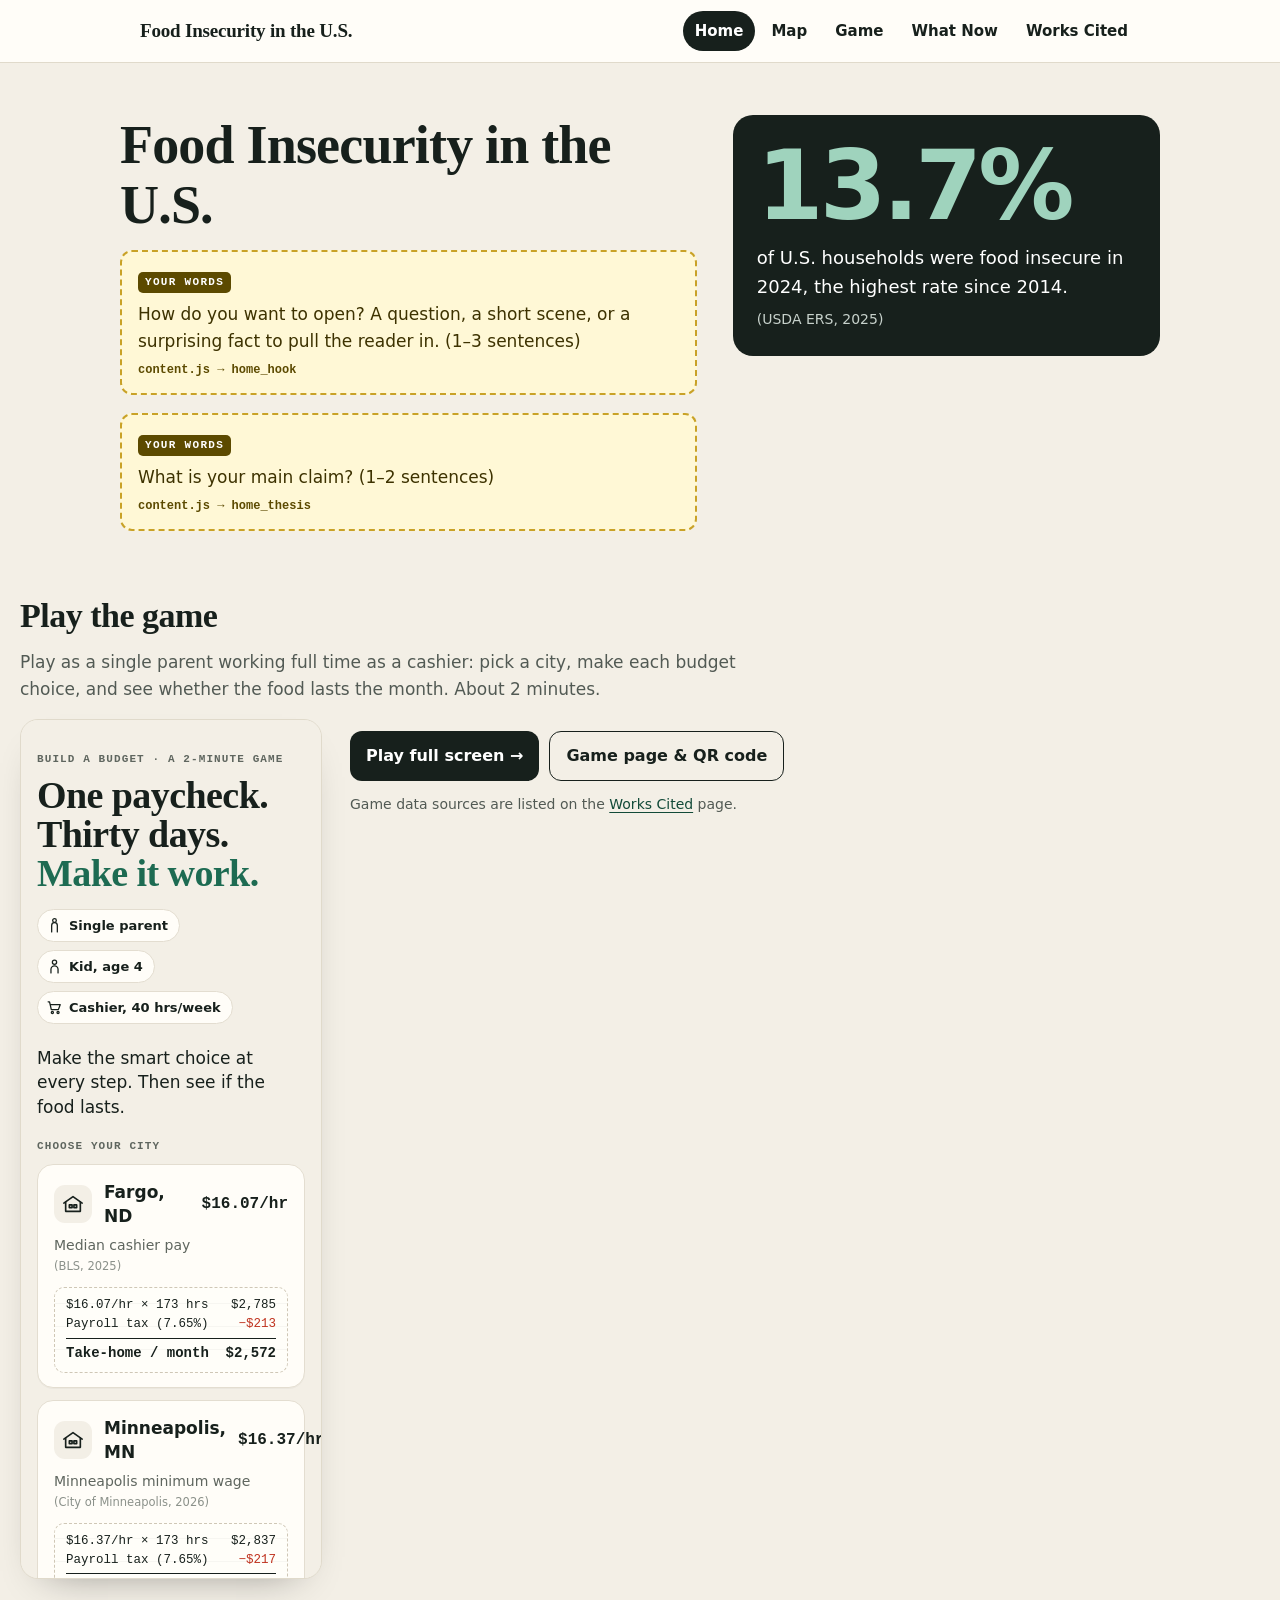
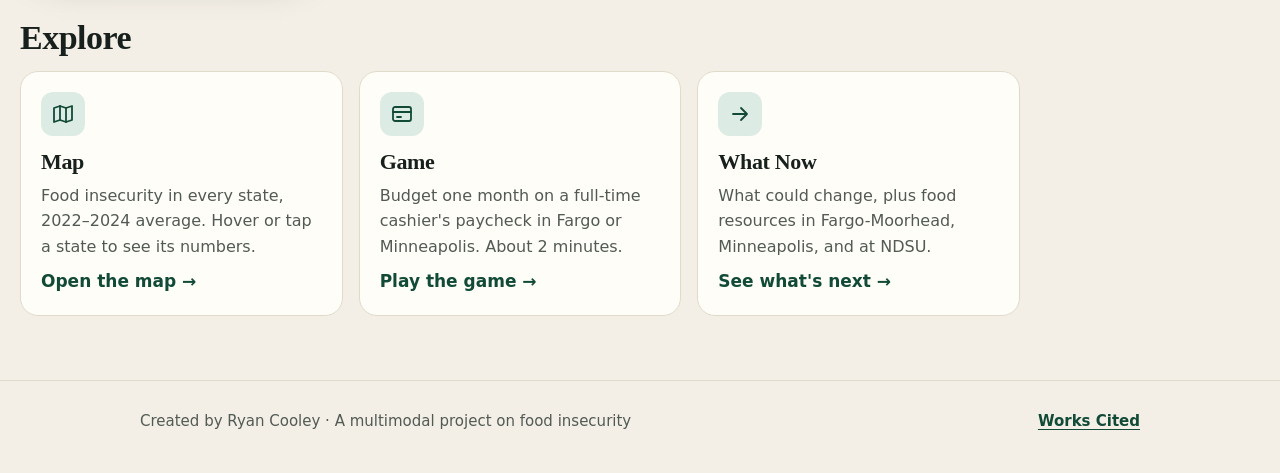
==== commit 7c3a7d56: "Embed the game on the home page; add link-preview tags Co-Authored-By: Claude Opus 5.5 <noreply@anth" ====
--- a/index.html
+++ b/index.html
@@ -5,6 +5,11 @@
 <meta name="viewport" content="width=device-width, initial-scale=1">
 <title>Food Insecurity in the U.S.</title>
 <meta name="description" content="A multimodal project on food insecurity in the United States: a state map, a budgeting game, and resources.">
+<meta property="og:type" content="website">
+<meta property="og:title" content="Food Insecurity in the U.S.">
+<meta property="og:description" content="Play a 2-minute budgeting game, explore food insecurity by state, and find local food resources.">
+<meta property="og:url" content="https://broccooley.github.io/build_a_budget/">
+<meta name="twitter:card" content="summary">
 <link rel="stylesheet" href="assets/site.css">
 </head>
 <body data-root="" data-page="home">
@@ -23,6 +28,18 @@
         <p>of U.S. households were food insecure in 2024, the highest rate since 2014.</p>
         <span class="cite">(USDA ERS, 2025)</span>
       </aside>
+    </div>
+  </section>
+
+  <section class="wrap section" aria-labelledby="play">
+    <h2 id="play" style="margin-top:20px">Play the game</h2>
+    <p class="muted prose">Play as a single parent working full time as a cashier: pick a city, make each budget choice, and see whether the food lasts the month. About 2 minutes.</p>
+    <div class="home-game">
+      <iframe class="game-frame" src="game/play/" title="Build a Budget game"></iframe>
+      <div>
+        <div class="btn-row"><a class="btn" href="game/play/">Play full screen →</a><a class="btn ghost" href="game/">Game page &amp; QR code</a></div>
+        <span class="cite">Game data sources are listed on the <a href="works-cited/">Works Cited</a> page.</span>
+      </div>
     </div>
   </section>
 
--- a/assets/site.css
+++ b/assets/site.css
@@ -119,6 +119,9 @@
 .btn.ghost:hover{background:var(--card);color:var(--ink)}
 .btn-row{display:flex;flex-wrap:wrap;gap:10px;margin:12px 0}
 
+.home-game{display:grid;grid-template-columns:auto 1fr;gap:28px;align-items:start}
+@media (max-width:860px){.home-game{grid-template-columns:1fr}}
+
 /* ---------- What Now ---------- */
 .res-grid{display:grid;grid-template-columns:repeat(3,1fr);gap:16px}
 .res-col h3{font-size:20px;margin:0 0 10px}
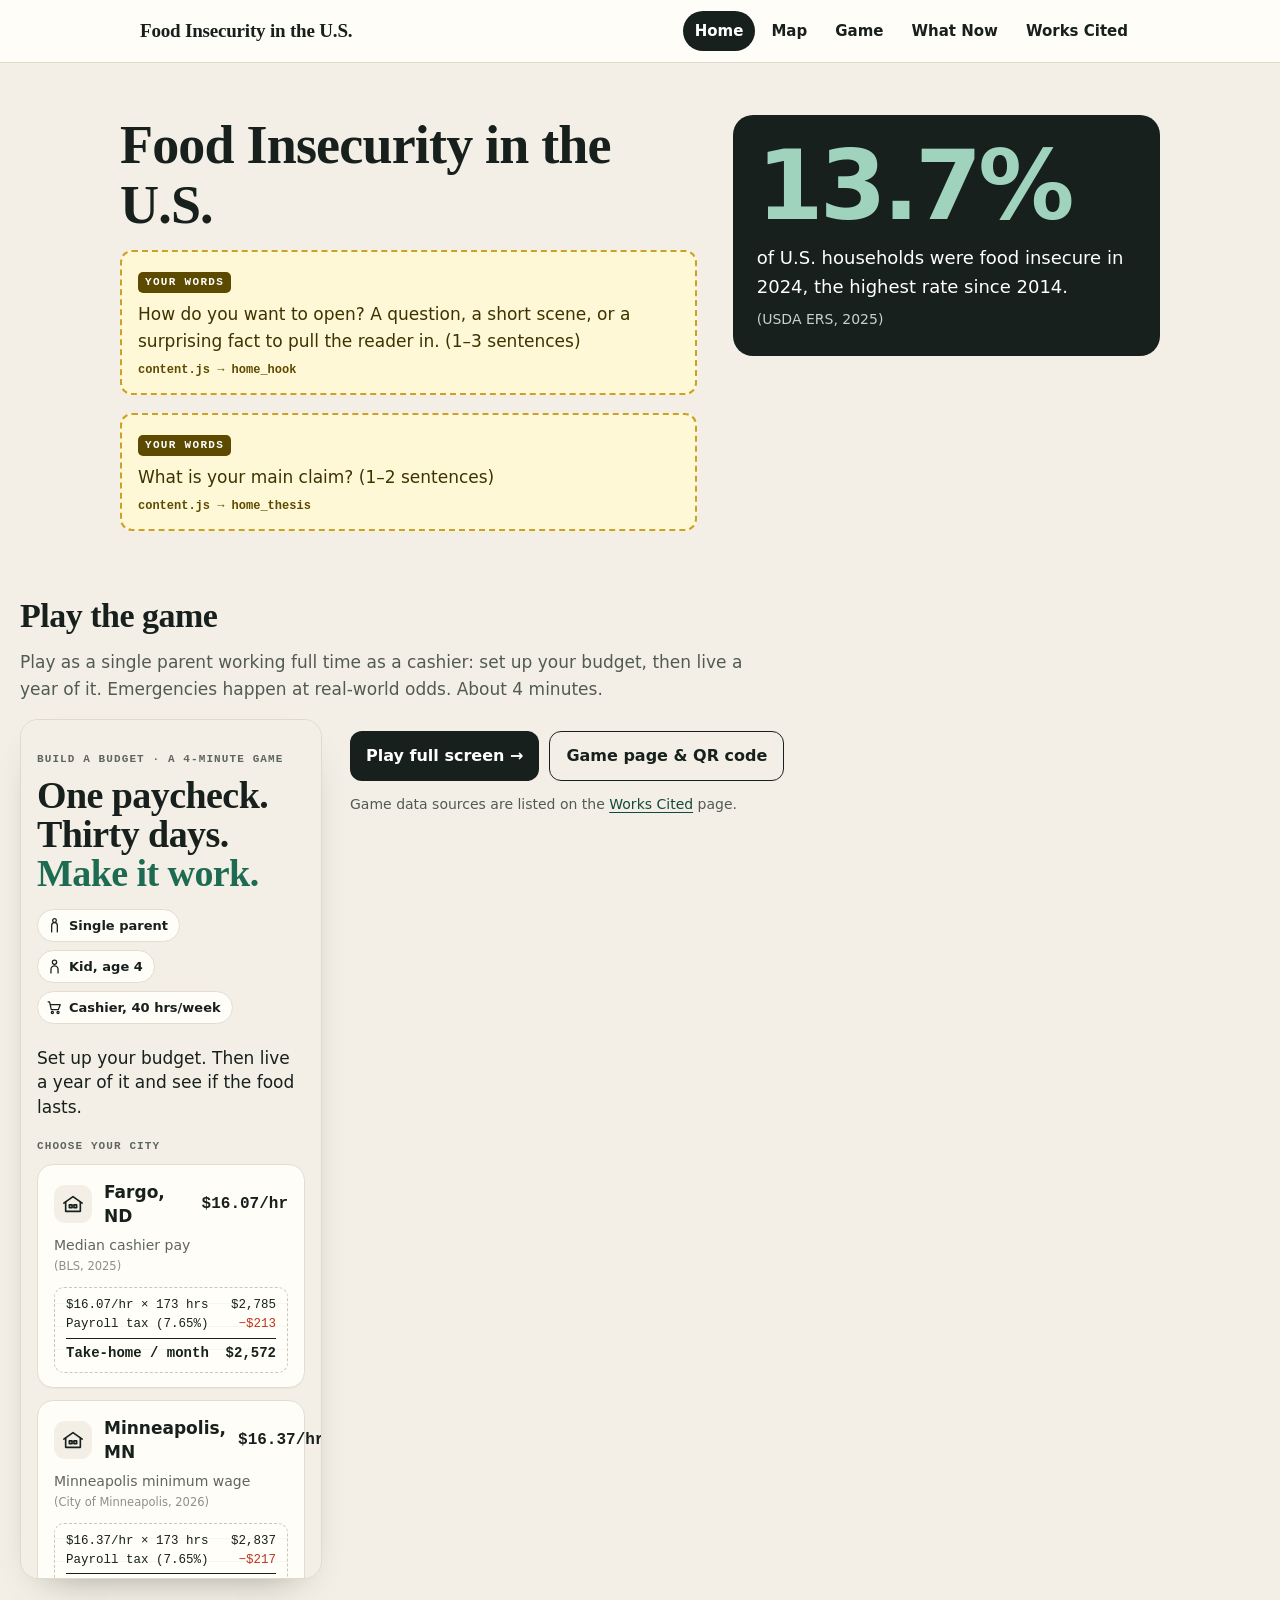
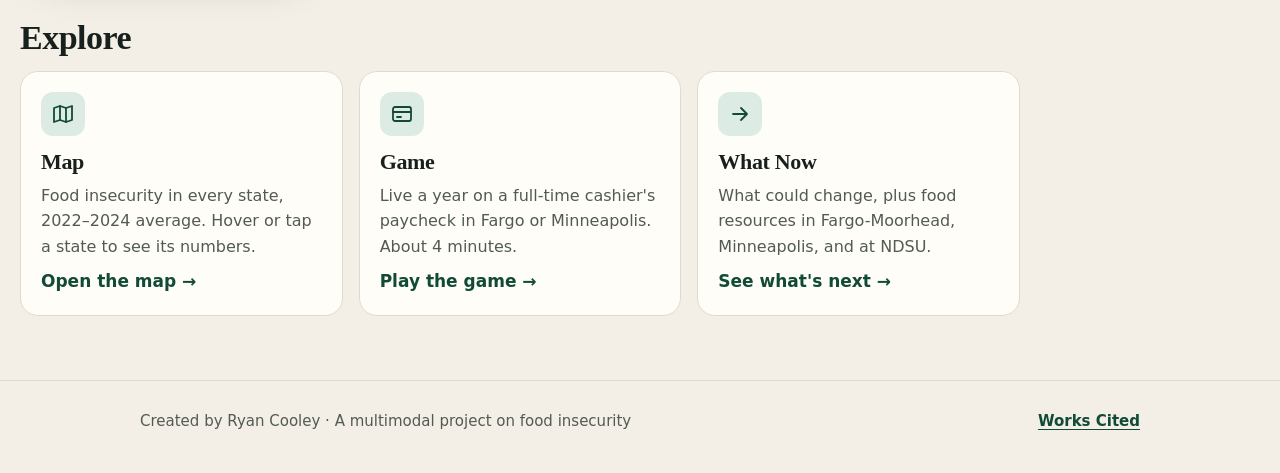
==== commit dbc3075e: "Game: a full year with random real-odds emergencies and a credit card - Year mode: 12 months, quiet " ====
--- a/index.html
+++ b/index.html
@@ -7,7 +7,7 @@
 <meta name="description" content="A multimodal project on food insecurity in the United States: a state map, a budgeting game, and resources.">
 <meta property="og:type" content="website">
 <meta property="og:title" content="Food Insecurity in the U.S.">
-<meta property="og:description" content="Play a 2-minute budgeting game, explore food insecurity by state, and find local food resources.">
+<meta property="og:description" content="Live a year on a cashier's paycheck in a budgeting game, explore food insecurity by state, and find local food resources.">
 <meta property="og:url" content="https://broccooley.github.io/build_a_budget/">
 <meta name="twitter:card" content="summary">
 <link rel="stylesheet" href="assets/site.css">
@@ -33,7 +33,7 @@
 
   <section class="wrap section" aria-labelledby="play">
     <h2 id="play" style="margin-top:20px">Play the game</h2>
-    <p class="muted prose">Play as a single parent working full time as a cashier: pick a city, make each budget choice, and see whether the food lasts the month. About 2 minutes.</p>
+    <p class="muted prose">Play as a single parent working full time as a cashier: set up your budget, then live a year of it. Emergencies happen at real-world odds. About 4 minutes.</p>
     <div class="home-game">
       <iframe class="game-frame" src="game/play/" title="Build a Budget game"></iframe>
       <div>
@@ -55,7 +55,7 @@
       <a class="card" href="game/">
         <span class="ico"><svg viewBox="0 0 24 24" aria-hidden="true"><rect x="3" y="5" width="18" height="14" rx="2"/><path d="M3 10h18M7 15h4"/></svg></span>
         <h3>Game</h3>
-        <p>Budget one month on a full-time cashier's paycheck in Fargo or Minneapolis. About 2 minutes.</p>
+        <p>Live a year on a full-time cashier's paycheck in Fargo or Minneapolis. About 4 minutes.</p>
         <span class="go">Play the game →</span>
       </a>
       <a class="card" href="what-now/">
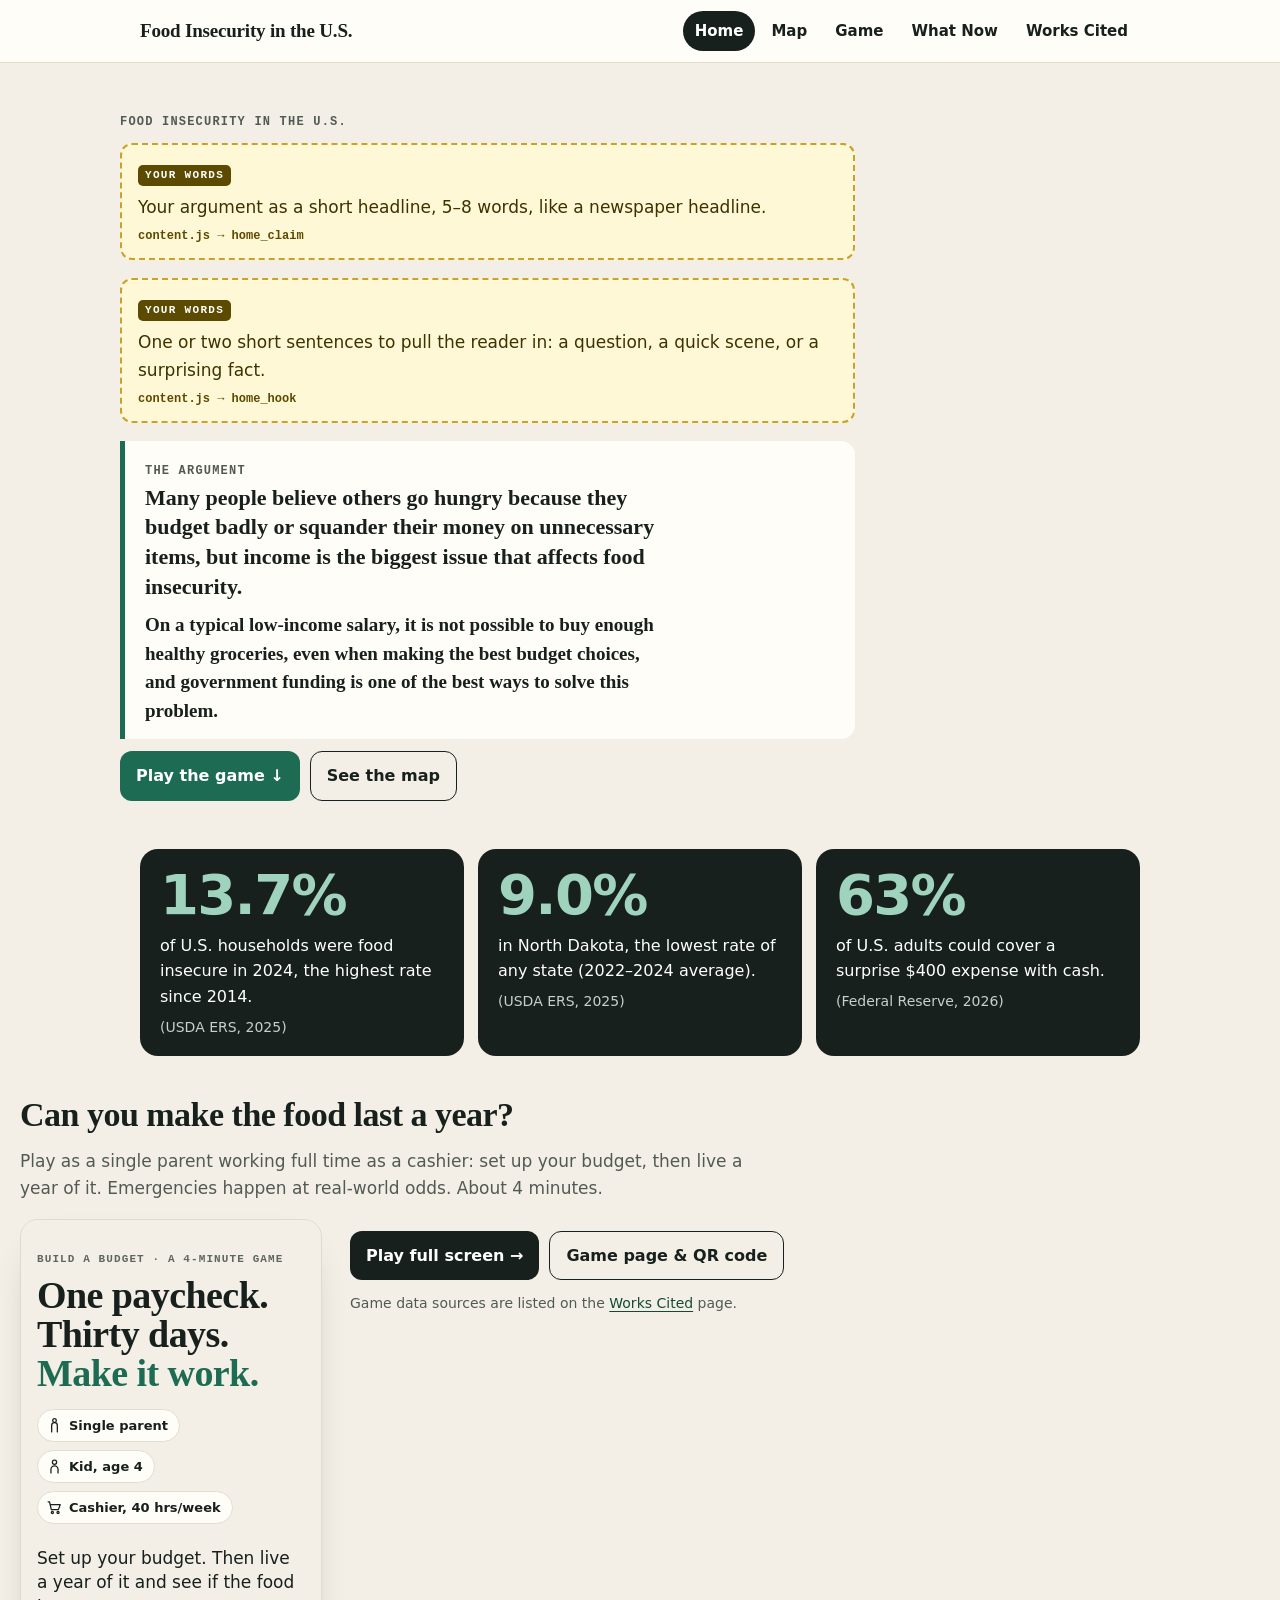
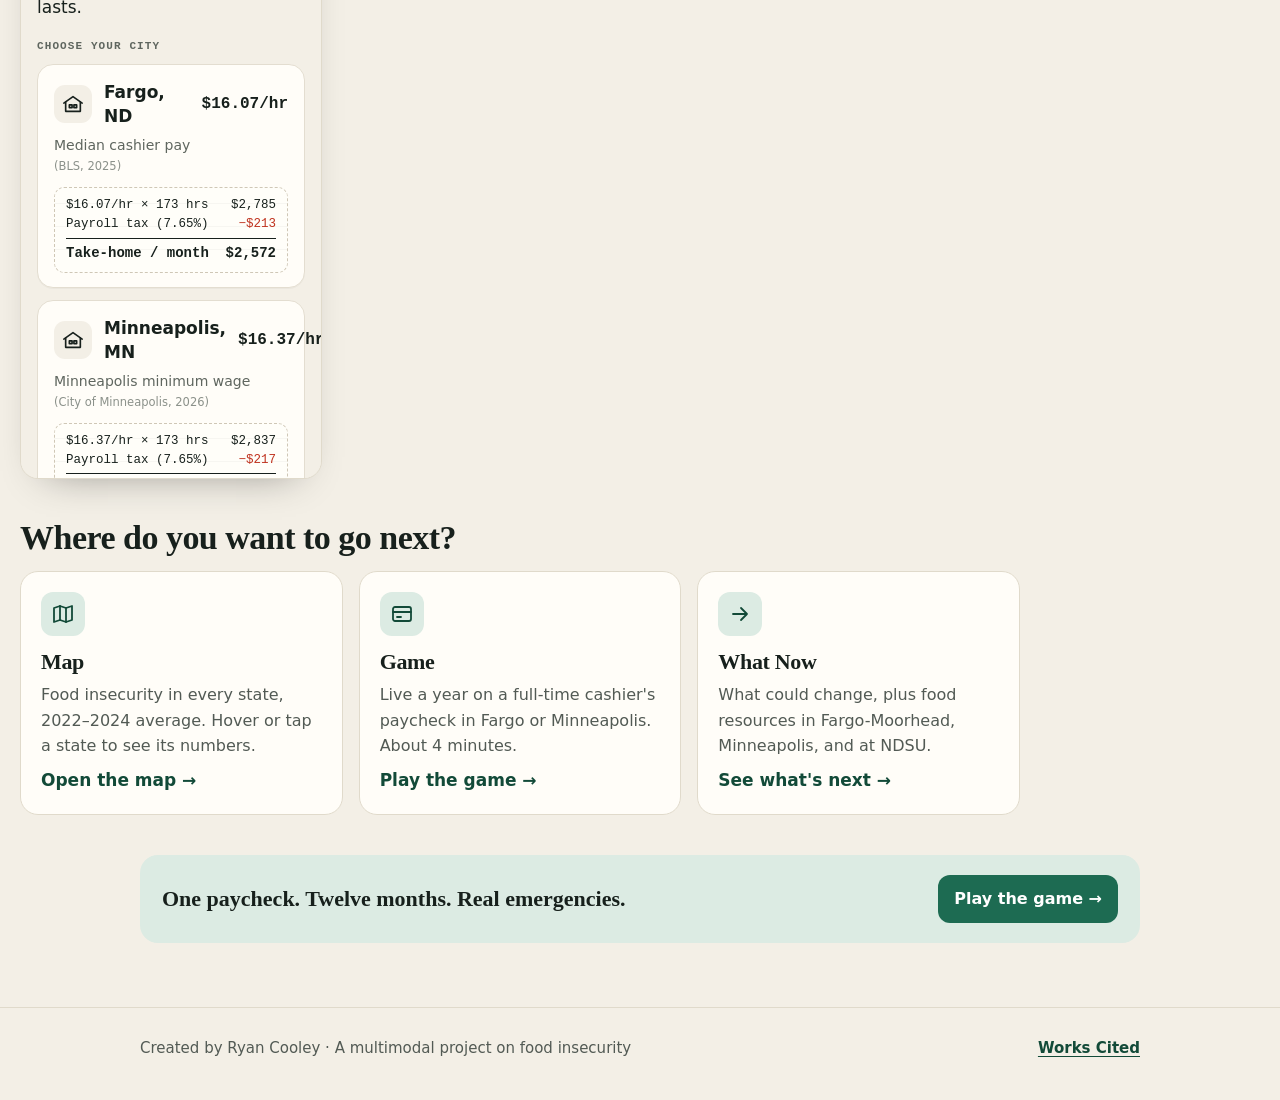
==== commit 6c205bd5: "Make the site scannable: short claim, stat row, bullets, cards Based on NN/g scanning research and h" ====
--- a/index.html
+++ b/index.html
@@ -17,22 +17,38 @@
 
 <main id="main">
   <section class="hero wrap">
-    <div class="hero-grid">
-      <div>
-        <h1 data-site-title>Food Insecurity in the U.S.</h1>
-        <div data-content="home_hook"></div>
-        <div class="thesis" data-content="home_thesis"></div>
-      </div>
-      <aside class="bigstat" aria-label="Key statistic">
-        <div class="num">13.7%</div>
+    <p class="kicker" data-site-title>Food Insecurity in the U.S.</p>
+    <div class="claim" role="heading" aria-level="1" data-content="home_claim"></div>
+    <div class="hook" data-content="home_hook"></div>
+    <div class="thesis-box">
+      <span class="kicker">The argument</span>
+      <div class="thesis" data-content="home_thesis"></div>
+    </div>
+    <div class="btn-row"><a class="btn go" href="#play">Play the game ↓</a><a class="btn ghost" href="map/">See the map</a></div>
+  </section>
+
+  <section class="wrap" aria-label="Key statistics">
+    <div class="statrow">
+      <div class="stat-tile">
+        <b>13.7%</b>
         <p>of U.S. households were food insecure in 2024, the highest rate since 2014.</p>
         <span class="cite">(USDA ERS, 2025)</span>
-      </aside>
+      </div>
+      <div class="stat-tile">
+        <b>9.0%</b>
+        <p>in North Dakota, the lowest rate of any state (2022–2024 average).</p>
+        <span class="cite">(USDA ERS, 2025)</span>
+      </div>
+      <div class="stat-tile">
+        <b>63%</b>
+        <p>of U.S. adults could cover a surprise $400 expense with cash.</p>
+        <span class="cite">(Federal Reserve, 2026)</span>
+      </div>
     </div>
   </section>
 
   <section class="wrap section" aria-labelledby="play">
-    <h2 id="play" style="margin-top:20px">Play the game</h2>
+    <h2 id="play" style="margin-top:20px">Can you make the food last a year?</h2>
     <p class="muted prose">Play as a single parent working full time as a cashier: set up your budget, then live a year of it. Emergencies happen at real-world odds. About 4 minutes.</p>
     <div class="home-game">
       <iframe class="game-frame" src="game/play/" title="Build a Budget game"></iframe>
@@ -44,7 +60,7 @@
   </section>
 
   <section class="wrap section" aria-labelledby="explore">
-    <h2 id="explore" style="margin-top:20px">Explore</h2>
+    <h2 id="explore" style="margin-top:20px">Where do you want to go next?</h2>
     <div class="cards">
       <a class="card" href="map/">
         <span class="ico"><svg viewBox="0 0 24 24" aria-hidden="true"><path d="M3 6l6-2 6 2 6-2v14l-6 2-6-2-6 2z"/><path d="M9 4v14M15 6v14"/></svg></span>
@@ -66,6 +82,13 @@
       </a>
     </div>
   </section>
+
+  <section class="wrap">
+    <div class="cta-band">
+      <p>One paycheck. Twelve months. Real emergencies.</p>
+      <a class="btn go" href="game/play/">Play the game →</a>
+    </div>
+  </section>
 </main>
 
 <footer id="site-footer"></footer>
--- a/assets/site.css
+++ b/assets/site.css
@@ -56,7 +56,35 @@
 .content-text p:last-child{margin-bottom:0}
 .thesis .content-text{font:600 clamp(20px,2.6vw,26px)/1.35 var(--serif);max-width:40ch}
 
+/* ---------- Scannable writing (from content.js) ---------- */
+.content-list{margin:0 0 16px;padding-left:22px;max-width:62ch}
+.content-list li{margin:0 0 10px;font-size:18px;line-height:1.5}
+.content-list li::marker{color:var(--accent)}
+.content-cards{display:grid;grid-template-columns:repeat(auto-fit,minmax(220px,1fr));gap:14px;margin:0 0 16px}
+.content-card{background:var(--card);border:1.5px solid var(--line);border-left:5px solid var(--accent);border-radius:14px;padding:16px 18px}
+.content-card h3{font-size:19px;margin:0 0 6px}
+.content-card p{margin:0;color:var(--muted);font-size:16px}
+
 /* ---------- Home ---------- */
+.hero .kicker{margin-bottom:12px}
+.claim .content-text p{font:700 clamp(36px,6.5vw,60px)/1.05 var(--serif);letter-spacing:-.02em;margin:0 0 18px;max-width:18ch}
+.hook .content-text p{font-size:20px;line-height:1.5;max-width:52ch;margin:0 0 10px}
+.thesis-box{border-left:5px solid var(--accent);background:var(--card);border-radius:0 14px 14px 0;padding:14px 20px;margin:18px 0 6px;max-width:68ch}
+.thesis-box .kicker{margin:0 0 6px}
+.thesis-box .thesis .content-text p{font:600 19px/1.5 var(--serif);margin:0 0 10px}
+.thesis-box .thesis .content-text p:first-child{font-size:22px;line-height:1.35}
+.thesis-box .thesis .content-text p:last-child{margin-bottom:0}
+.thesis-box .yw{margin:0}
+.statrow{display:grid;grid-template-columns:repeat(3,1fr);gap:14px;margin:28px 0 8px}
+.stat-tile{background:var(--ink);color:#fff;border-radius:18px;padding:18px 20px}
+.stat-tile b{display:block;font:800 clamp(40px,6vw,56px)/1 var(--sans);letter-spacing:-.03em;color:#9fd3bd}
+.stat-tile p{margin:10px 0 6px;font-size:16px}
+.stat-tile .cite{color:#c7d1cb}
+.cta-band{display:flex;align-items:center;justify-content:space-between;gap:16px;flex-wrap:wrap;background:var(--accent-soft);border-radius:18px;padding:20px 22px;margin-top:20px}
+.cta-band p{margin:0;font:700 22px/1.25 var(--serif)}
+.btn.go{background:var(--accent)}
+.btn.go:hover{background:var(--accent-deep)}
+@media (max-width:860px){ .statrow{grid-template-columns:1fr} }
 .hero{padding:52px 0 8px}
 .hero-grid{display:grid;grid-template-columns:1.35fr 1fr;gap:36px;align-items:start}
 .bigstat{background:var(--ink);color:#fff;border-radius:20px;padding:26px 24px}
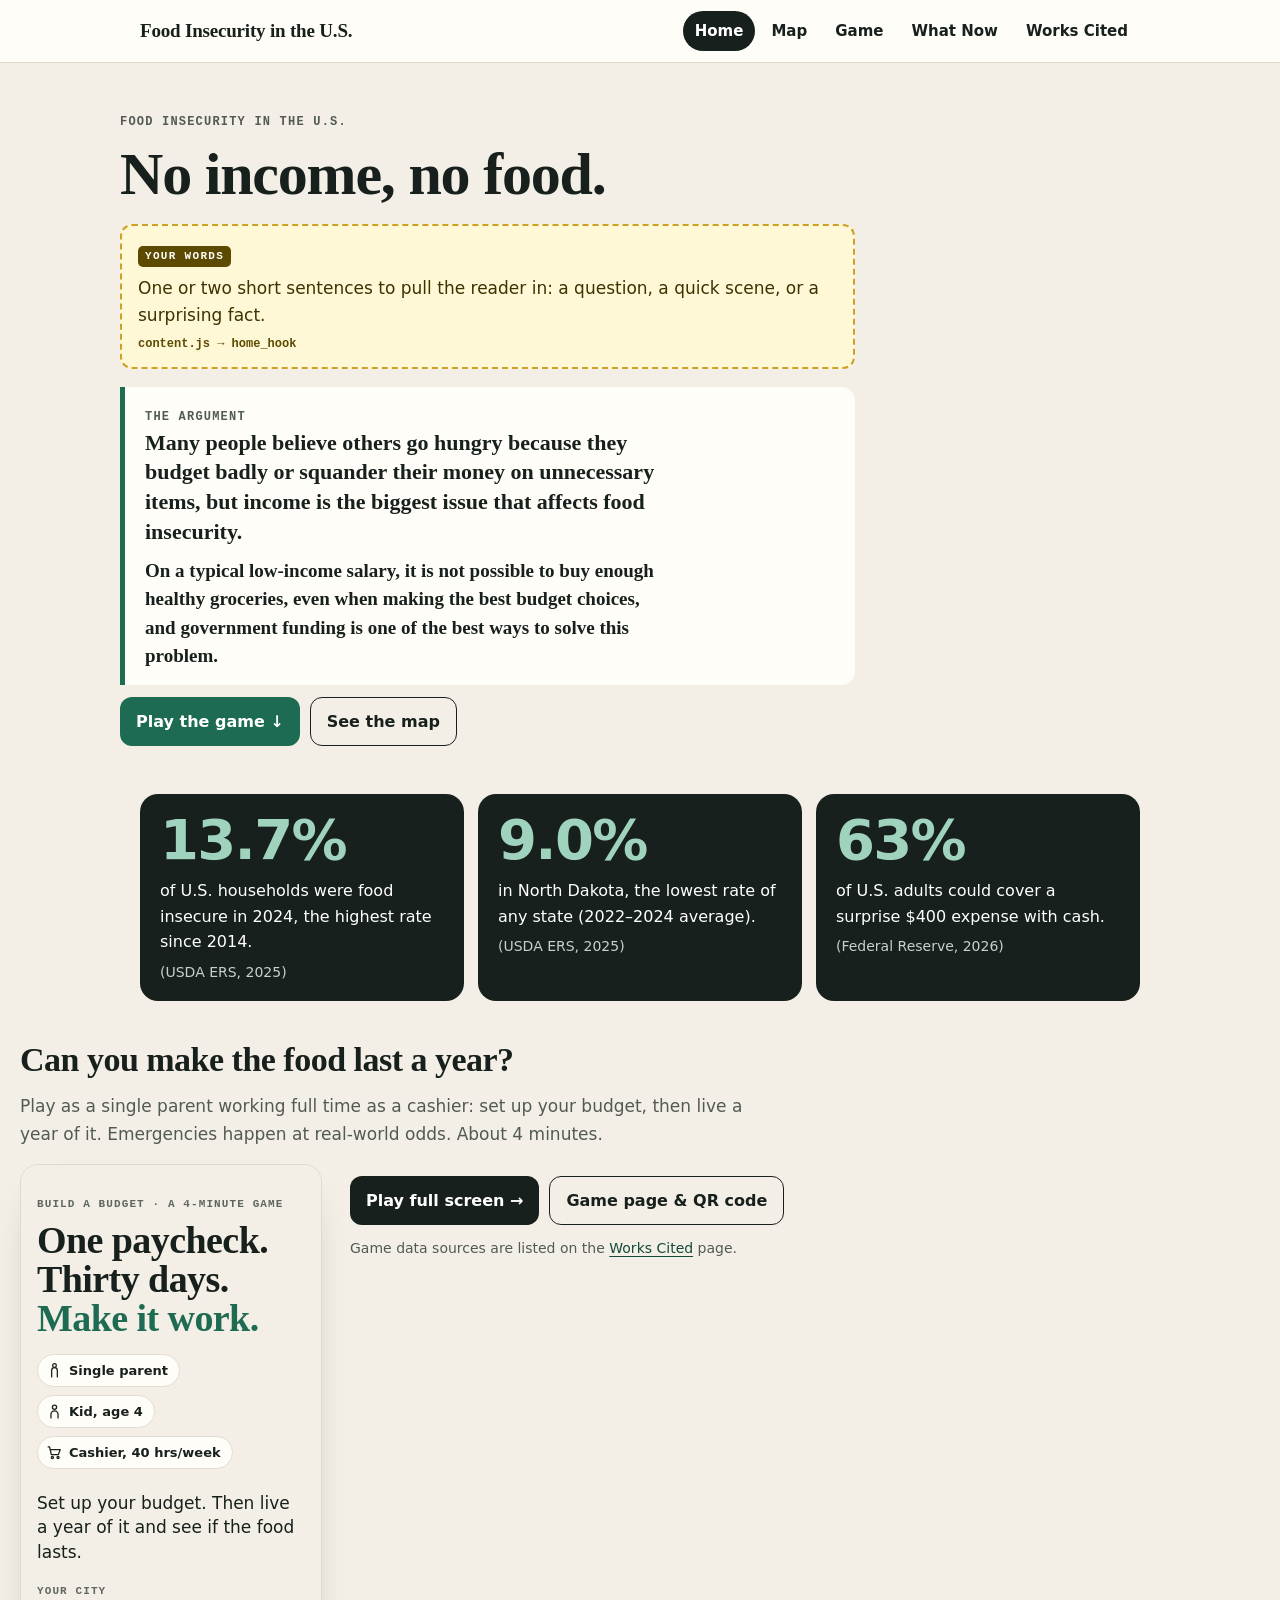
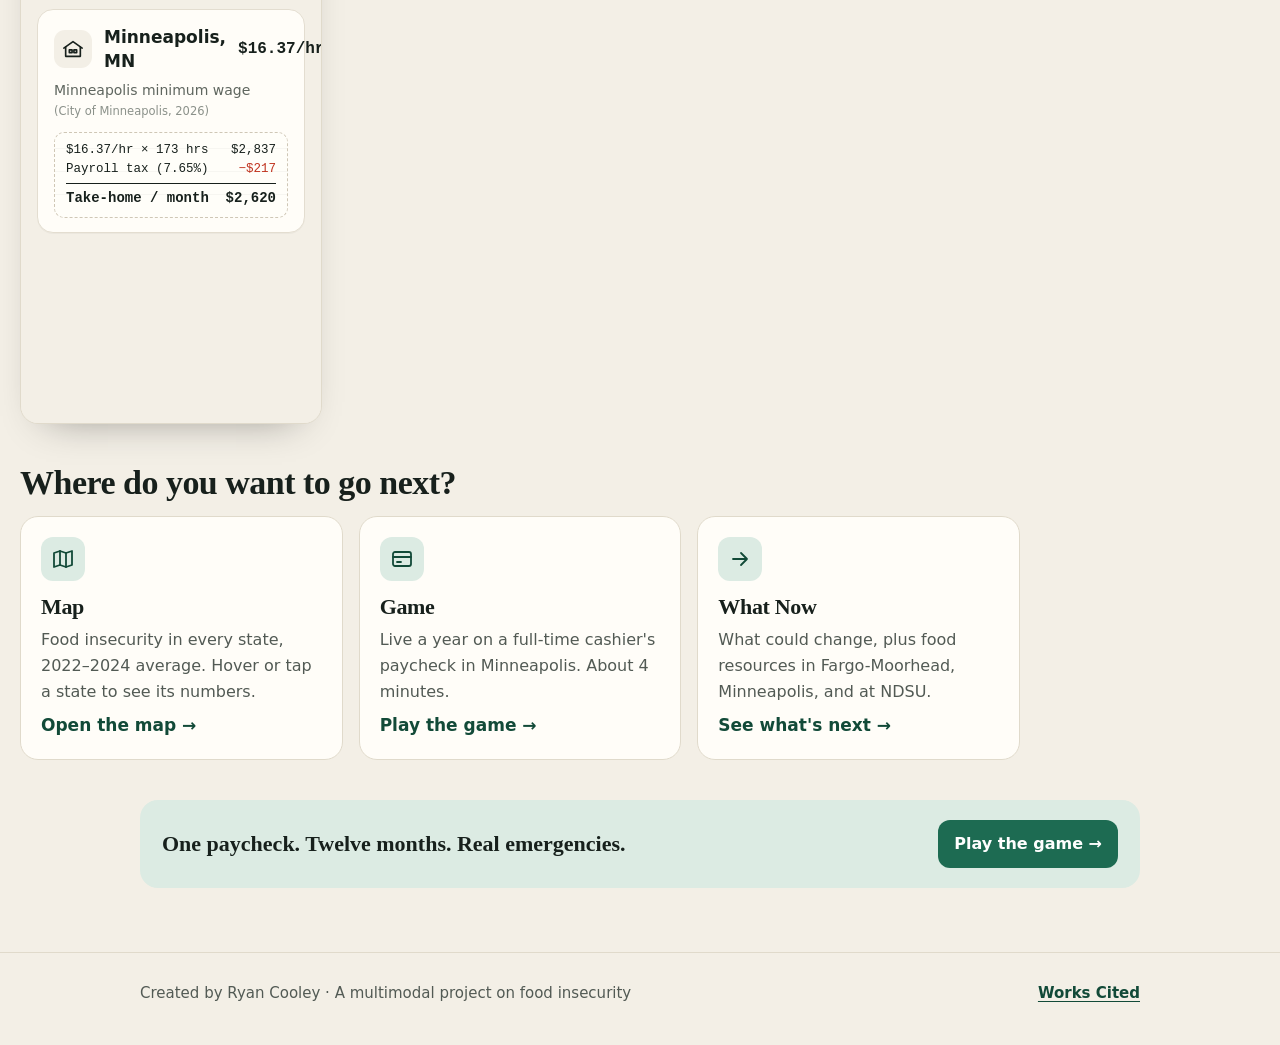
==== commit a774ae54: "Game: Minneapolis only Removes Fargo from the game and its Fargo-only sources (BLS Fargo wage, ND mi" ====
--- a/index.html
+++ b/index.html
@@ -71,7 +71,7 @@
       <a class="card" href="game/">
         <span class="ico"><svg viewBox="0 0 24 24" aria-hidden="true"><rect x="3" y="5" width="18" height="14" rx="2"/><path d="M3 10h18M7 15h4"/></svg></span>
         <h3>Game</h3>
-        <p>Live a year on a full-time cashier's paycheck in Fargo or Minneapolis. About 4 minutes.</p>
+        <p>Live a year on a full-time cashier's paycheck in Minneapolis. About 4 minutes.</p>
         <span class="go">Play the game →</span>
       </a>
       <a class="card" href="what-now/">
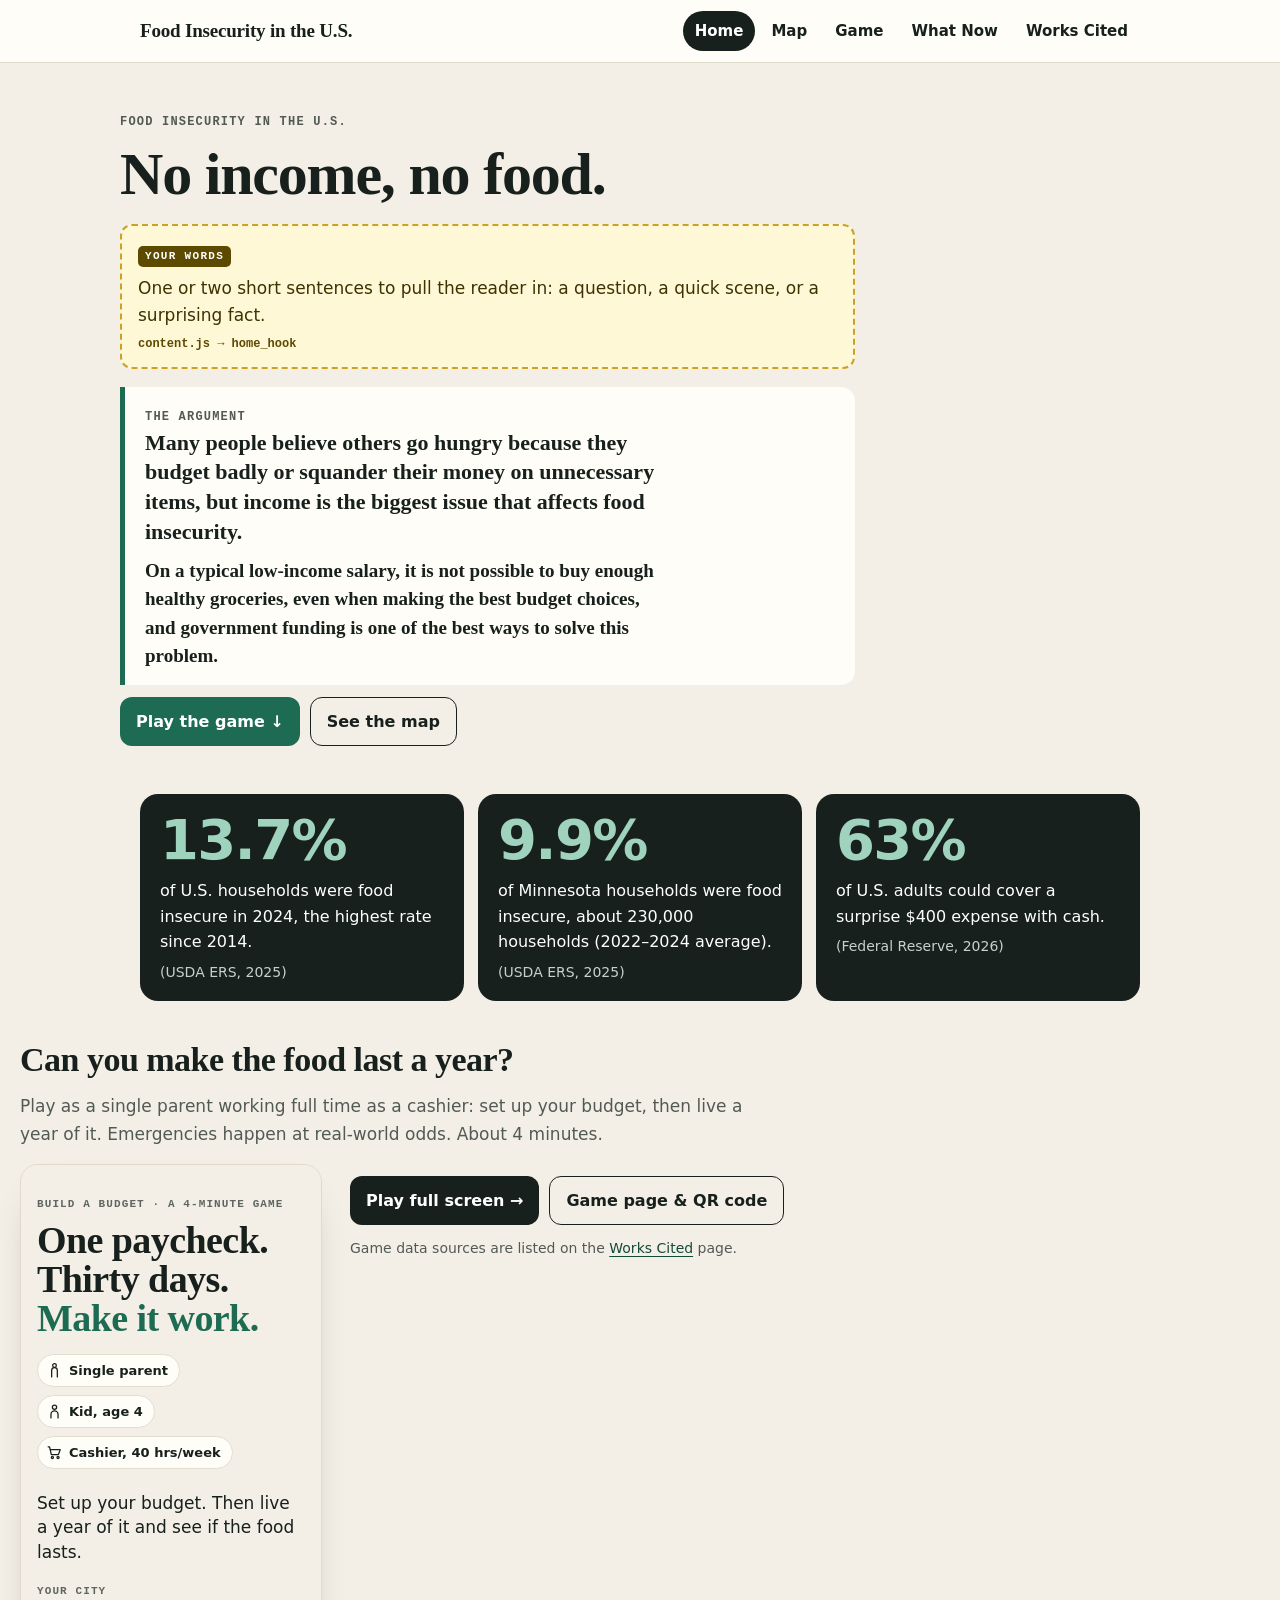
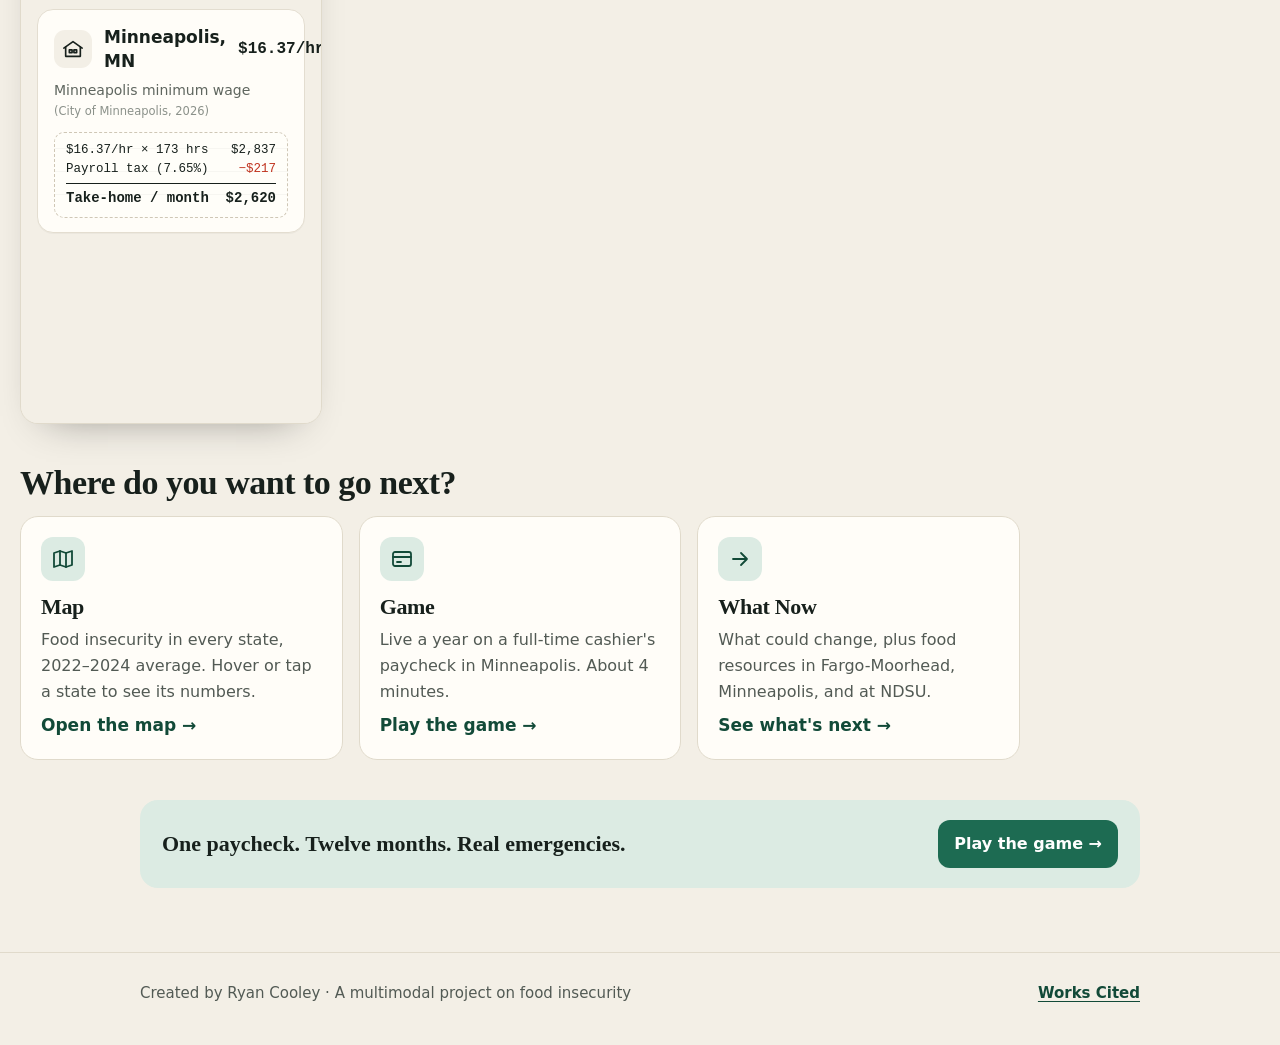
==== commit a8e27fe4: "Site: Minnesota focus (home stat, map highlight, SNAP limit source) Co-Authored-By: Claude Opus 5.5 " ====
--- a/index.html
+++ b/index.html
@@ -35,8 +35,8 @@
         <span class="cite">(USDA ERS, 2025)</span>
       </div>
       <div class="stat-tile">
-        <b>9.0%</b>
-        <p>in North Dakota, the lowest rate of any state (2022–2024 average).</p>
+        <b>9.9%</b>
+        <p>of Minnesota households were food insecure, about 230,000 households (2022–2024 average).</p>
         <span class="cite">(USDA ERS, 2025)</span>
       </div>
       <div class="stat-tile">
